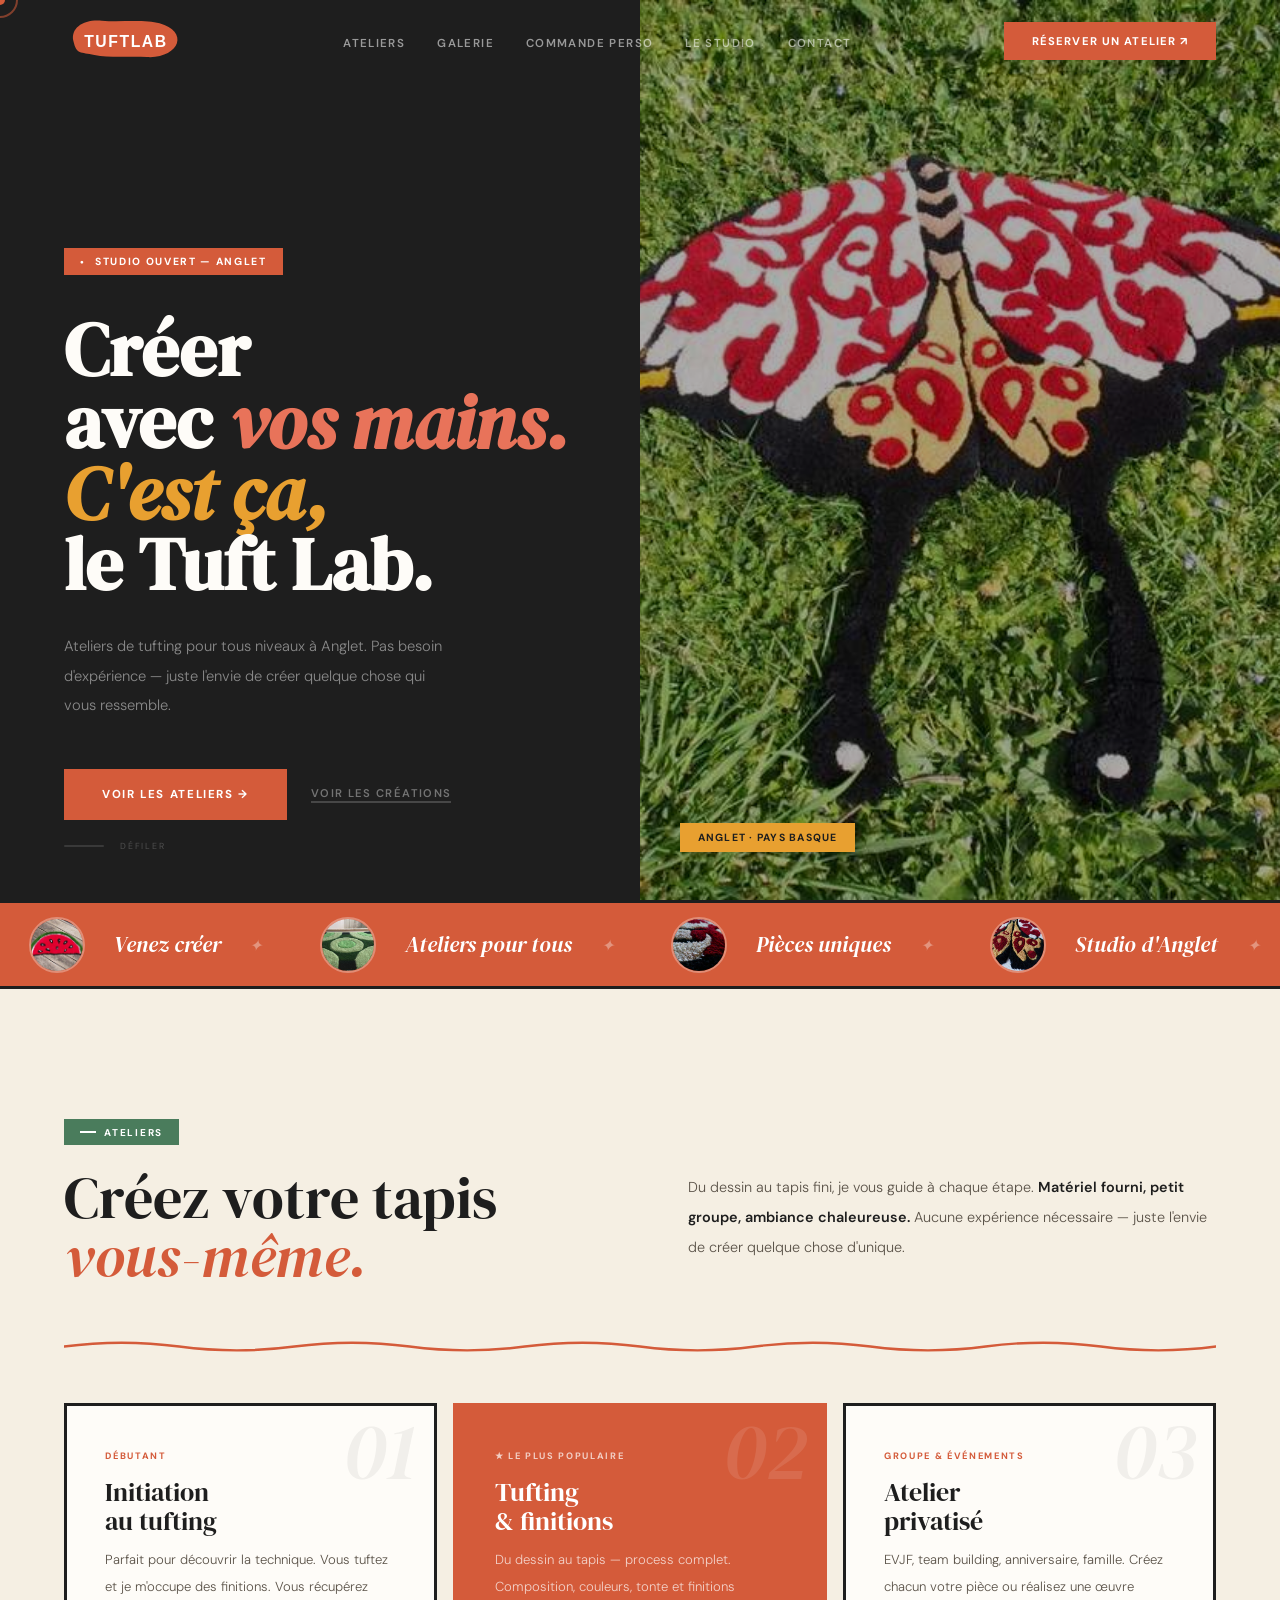
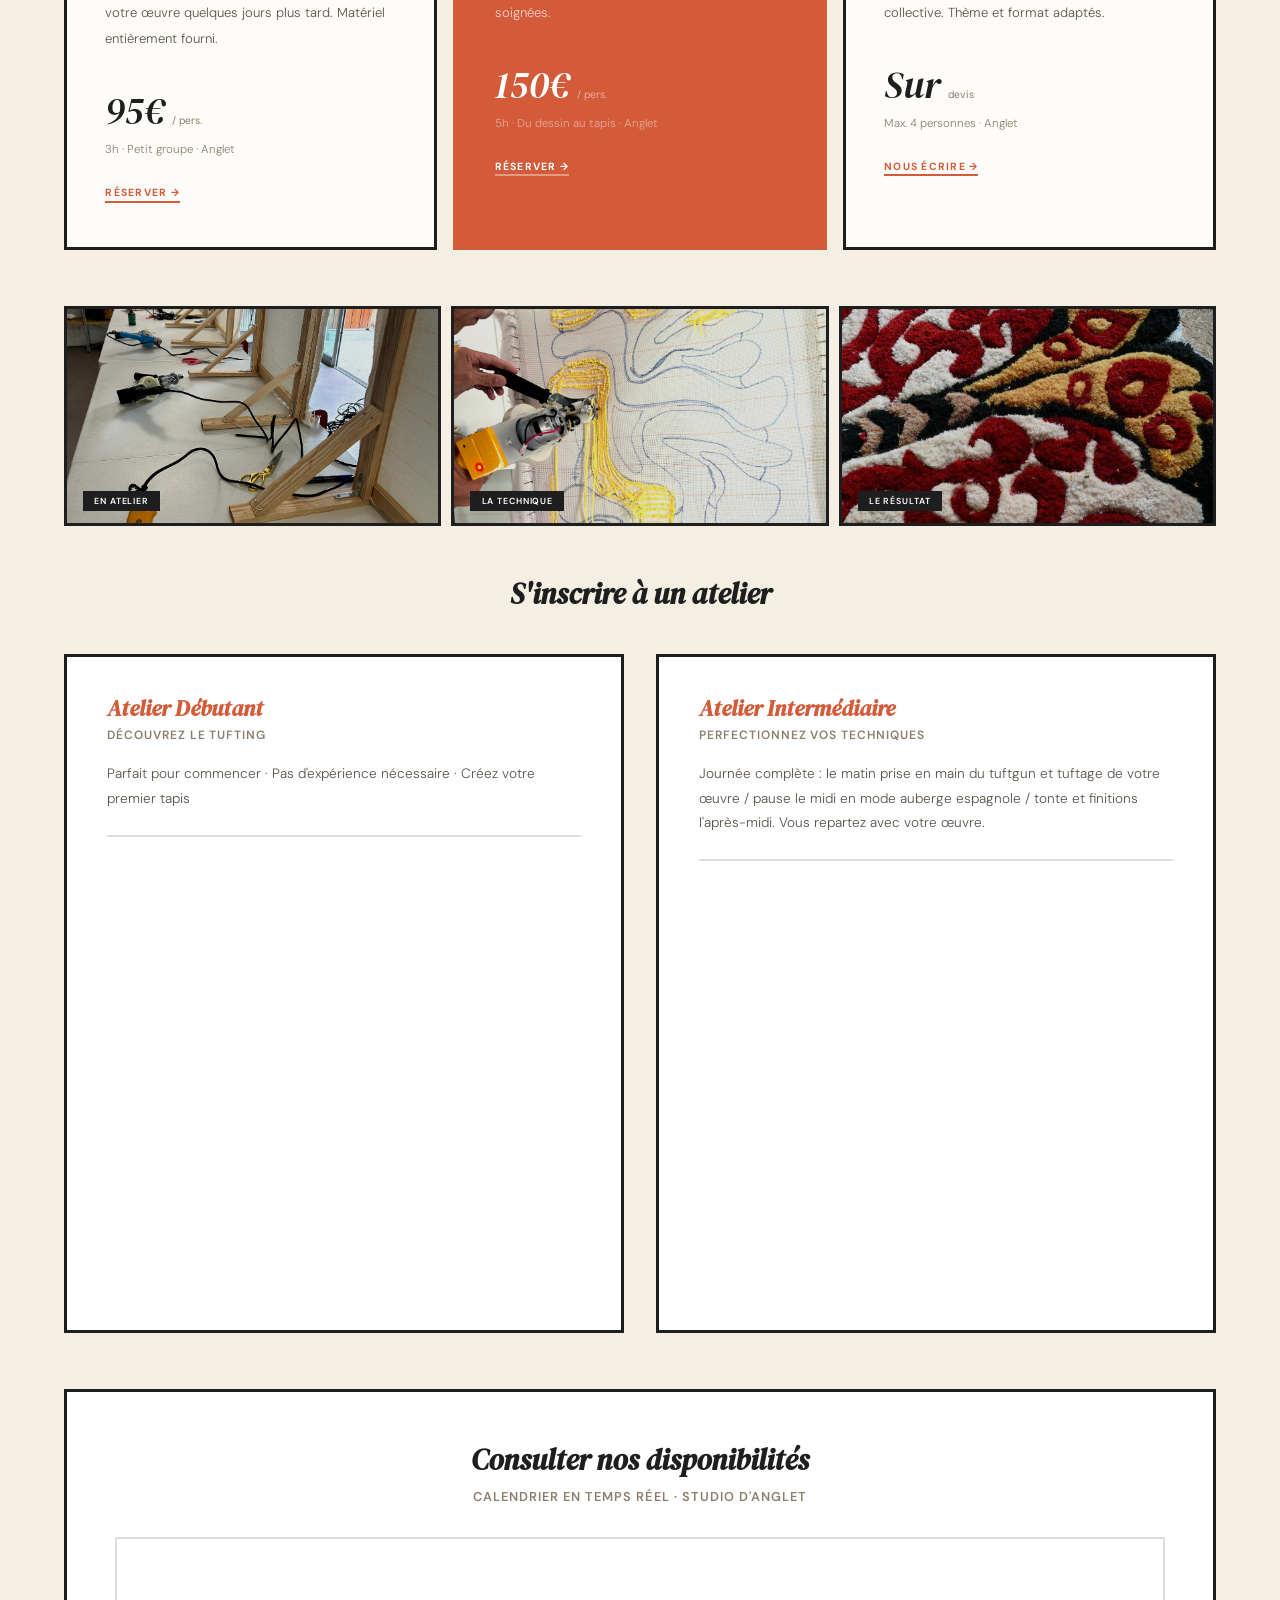
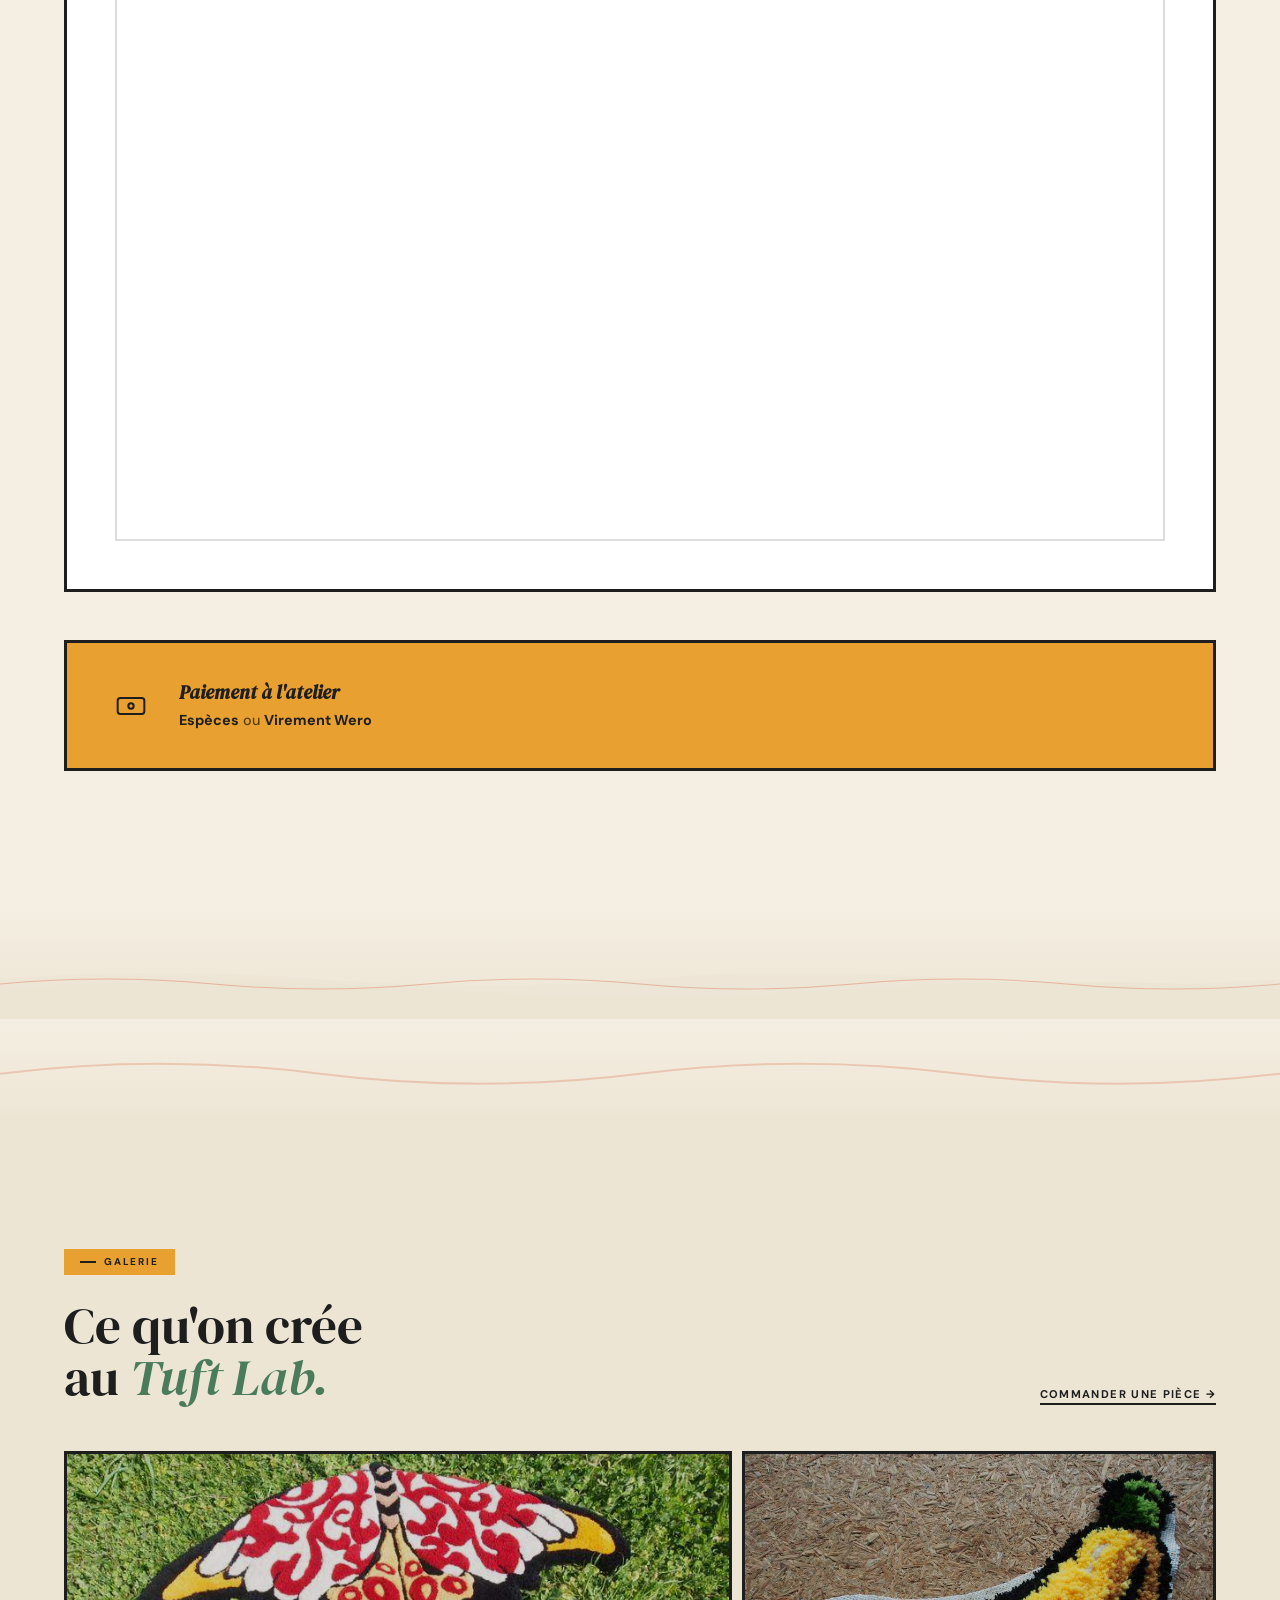
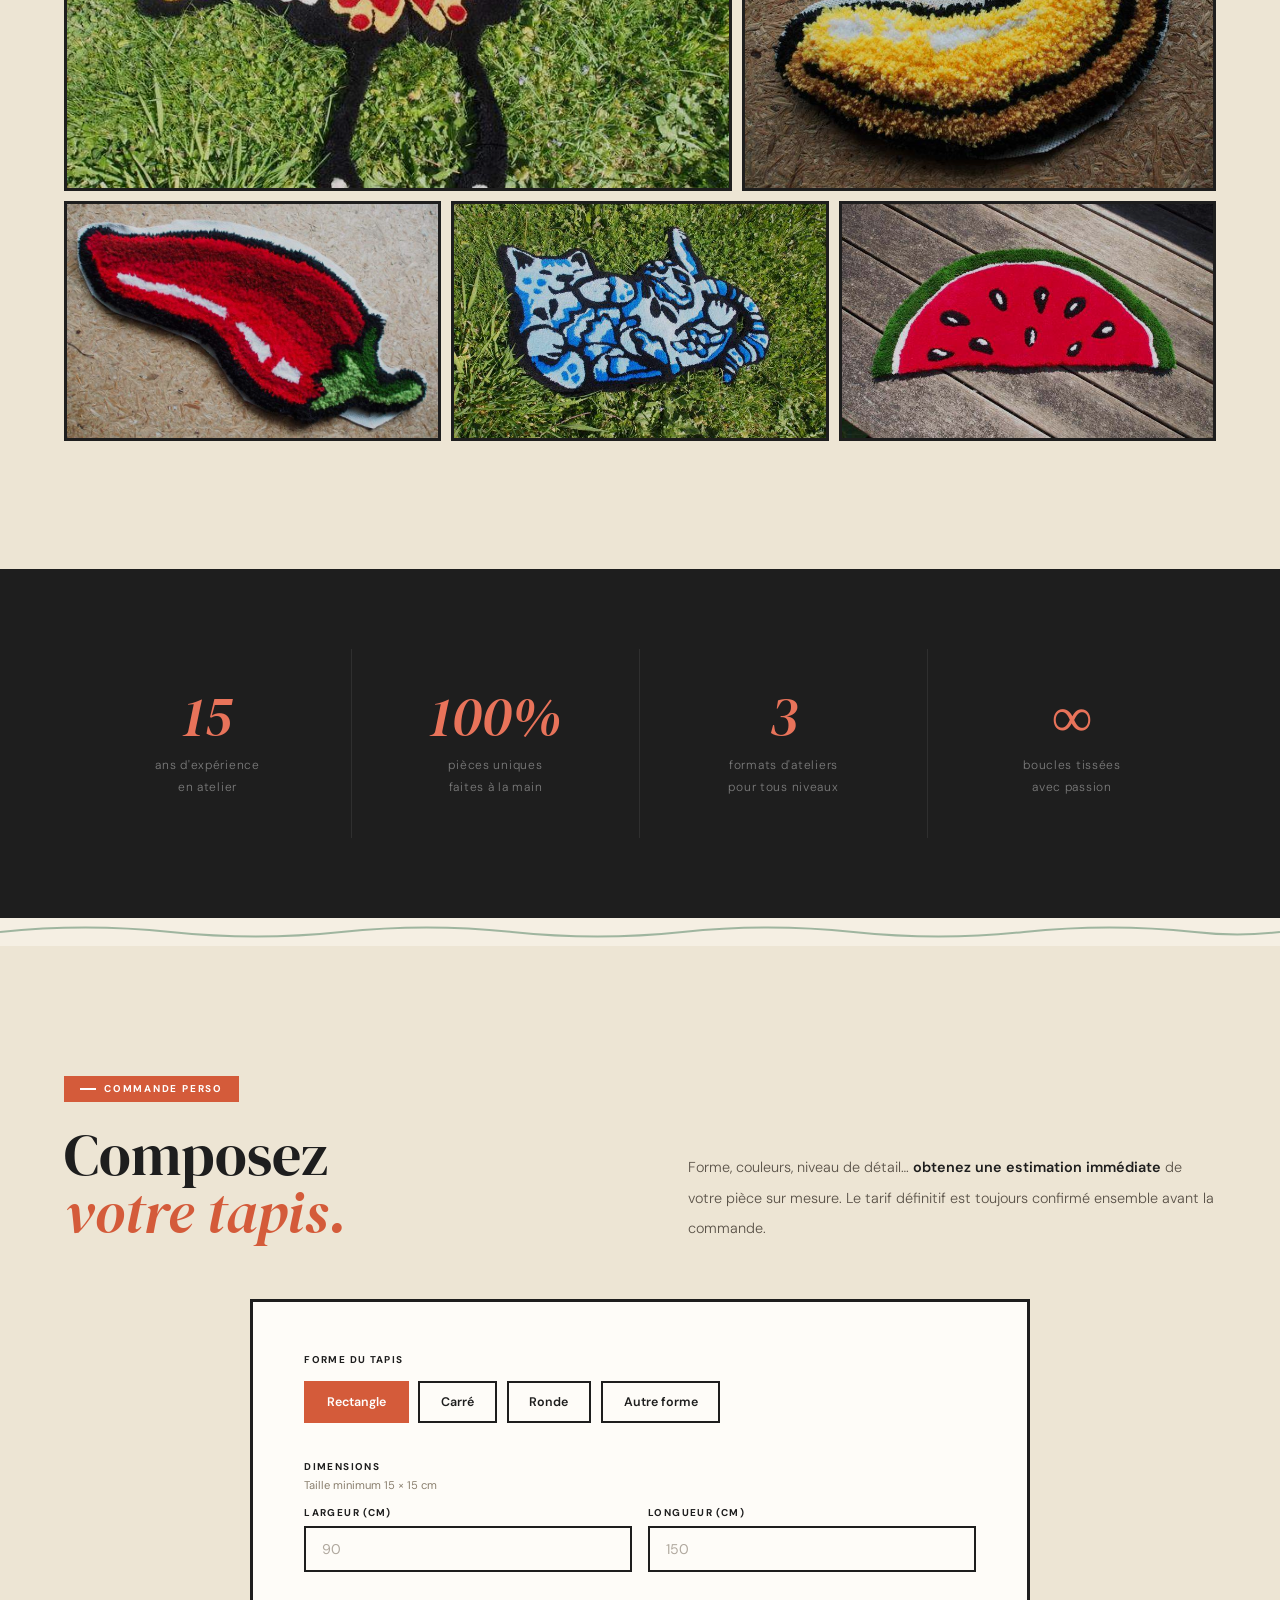
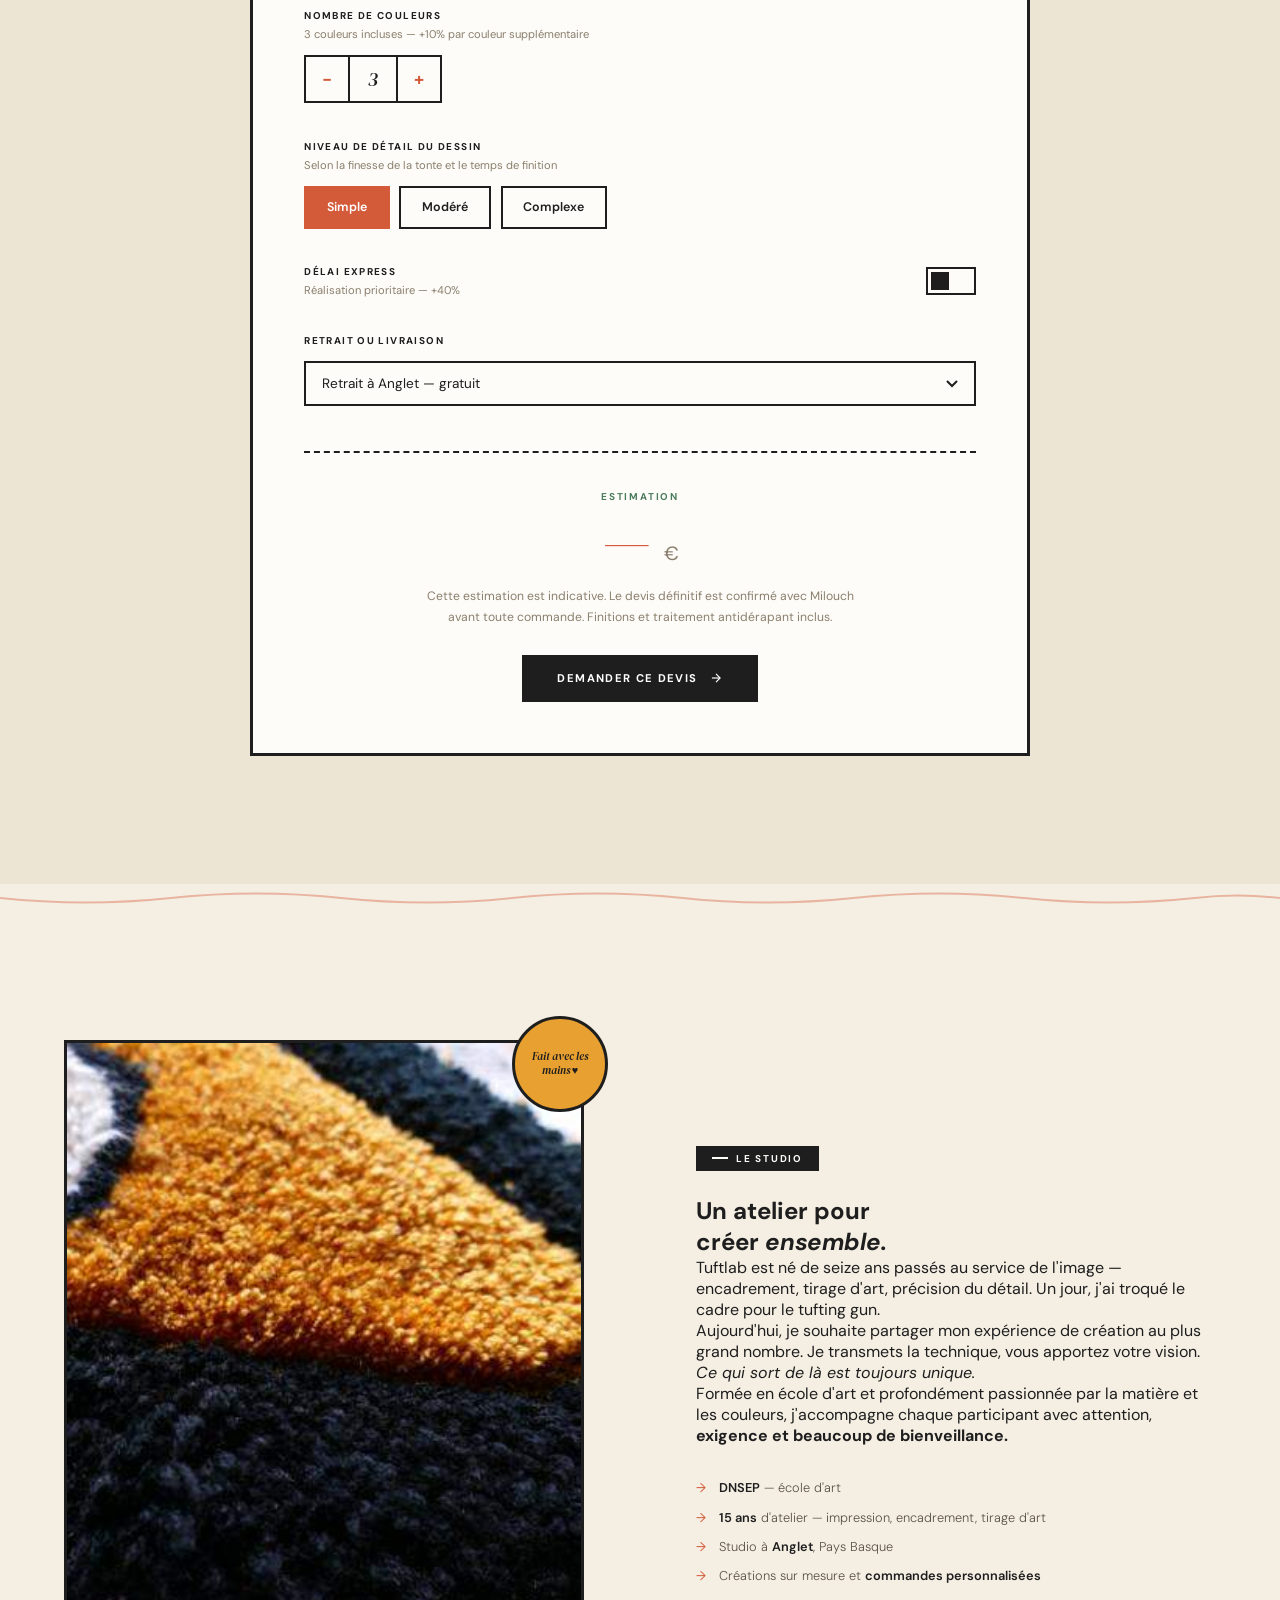
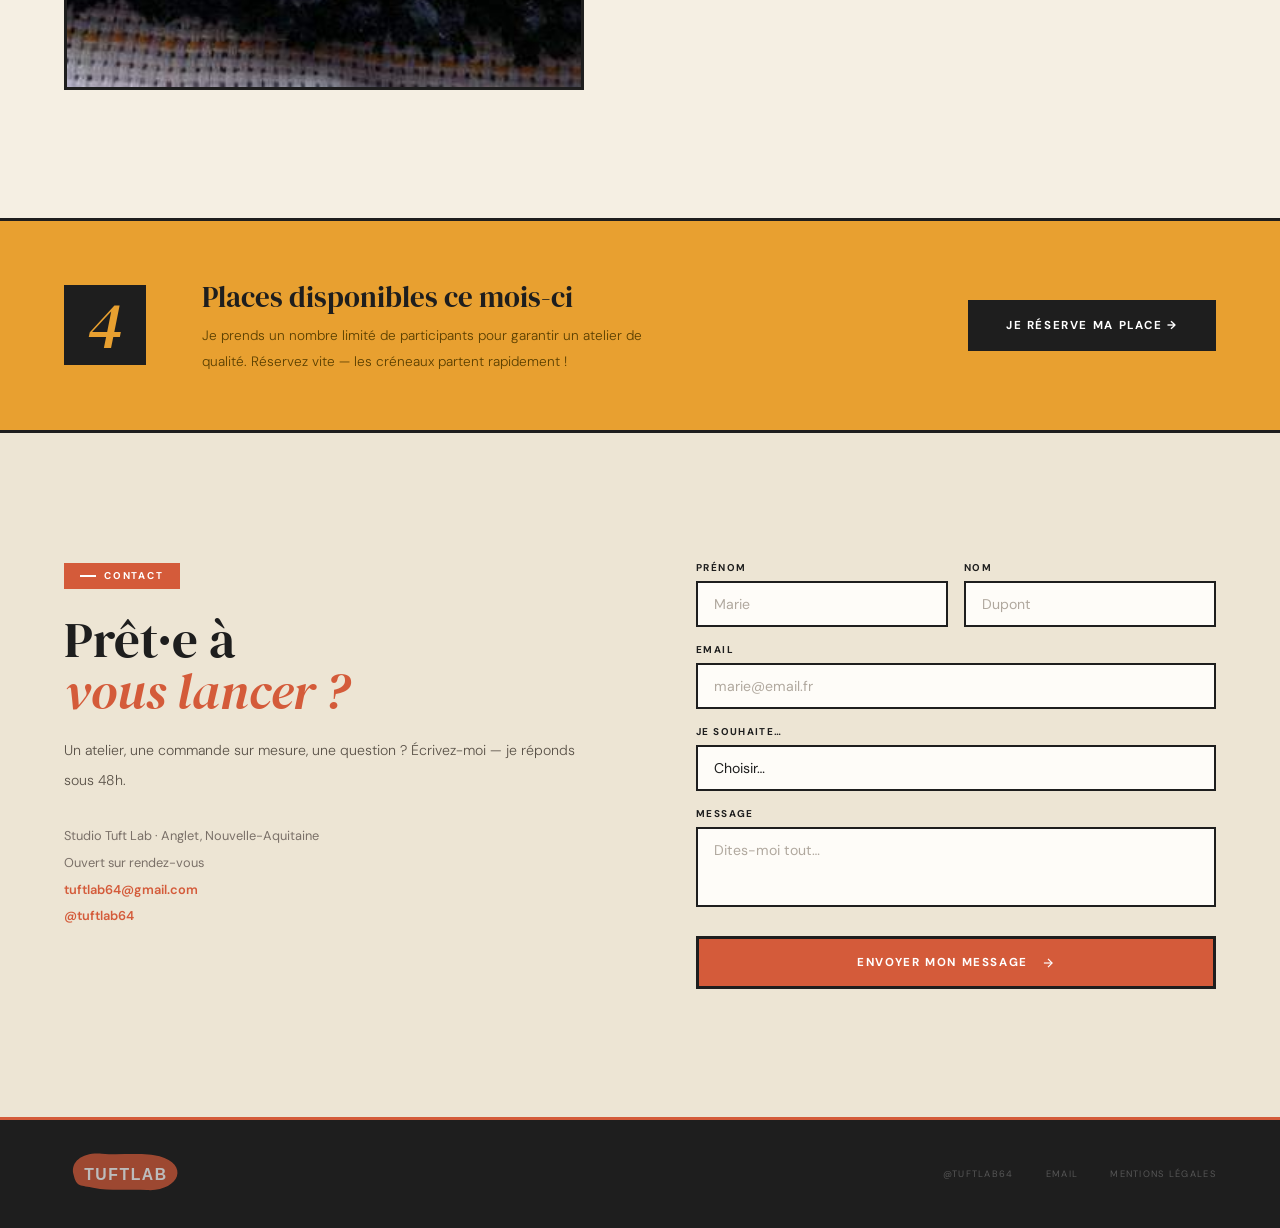
==== index.html @ b0572a72 "Add files via upload" ====
<!DOCTYPE html>
<html lang="fr">
<head>
<meta charset="UTF-8">
<meta name="viewport" content="width=device-width, initial-scale=1.0">
<title>Tuft Lab — Atelier textile contemporain · Anglet</title>
<meta name="description" content="Tuft Lab, atelier textile contemporain à Anglet. Ateliers de tufting pour tous niveaux, créations sur mesure. Venez créer votre propre pièce textile unique.">
<link rel="preconnect" href="https://fonts.googleapis.com">
<link href="https://fonts.googleapis.com/css2?family=DM+Serif+Display:ital@0;1&family=DM+Sans:wght@300;400;500;600&display=swap" rel="stylesheet">
<style>
*,*::before,*::after{margin:0;padding:0;box-sizing:border-box;}
:root{
  --sand:#F5EFE3; --sand2:#EDE5D4; --terra:#D45B3A; --terra2:#E8735A;
  --miel:#E8A030; --sauge:#4A7C5C; --sauge2:#6AAB80;
  --encre:#1E1E1E; --blanc:#FEFCF8;
  --fil:#D45B3A;
  --S:'DM Serif Display',Georgia,serif; --M:'DM Sans',sans-serif;
}
html{scroll-behavior:smooth;font-size:16px;}
body{background:var(--sand);color:var(--encre);font-family:var(--M);overflow-x:hidden;cursor:none;} .gp{cursor:pointer!important;}
img{display:block;max-width:100%;}
a{text-decoration:none;color:inherit;}
button{font-family:var(--M);cursor:none;}

/* ════ CURSEUR FIL ════ */
.cur-dot{width:10px;height:10px;background:var(--terra);border-radius:50%;position:fixed;top:0;left:0;pointer-events:none;z-index:9999;transform:translate(-50%,-50%);transition:width .2s,height .2s,background .2s;}
.cur-ring{width:36px;height:36px;border:2px solid var(--terra);border-radius:50%;position:fixed;top:0;left:0;pointer-events:none;z-index:9998;transform:translate(-50%,-50%);opacity:.55;transition:width .2s,height .2s,opacity .2s,border-color .2s;}
.cur-trail{position:fixed;pointer-events:none;z-index:9997;top:0;left:0;}
body.hov .cur-dot{width:7px;height:7px;background:var(--miel);}
body.hov .cur-ring{width:50px;height:50px;border-color:var(--miel);opacity:.75;}

/* ════ THREAD SEPARATORS ════ */
.fil-sep{
  width:100%;height:28px;overflow:hidden;
  display:block;position:relative;line-height:0;
}
.fil-sep svg{width:100%;height:28px;}

/* ════ FIL UNDERLINE (animé) ════ */
.fil-u{
  position:relative;display:inline;
  background-image:url("data:image/svg+xml,%3Csvg xmlns='http://www.w3.org/2000/svg' width='200' height='8'%3E%3Cpath d='M0 4 Q25 1 50 4 Q75 7 100 4 Q125 1 150 4 Q175 7 200 4' stroke='%23D45B3A' stroke-width='2.5' fill='none'/%3E%3C/svg%3E");
  background-repeat:repeat-x;
  background-position:0 100%;
  background-size:200px 8px;
  padding-bottom:6px;
}

/* ════ NAV ════ */
nav{position:fixed;top:0;left:0;right:0;z-index:500;padding:1rem 4rem;display:flex;justify-content:space-between;align-items:center;transition:all .4s;}
nav.s{background:rgba(245,239,227,.97);backdrop-filter:blur(12px);padding:.8rem 4rem;border-bottom:2px solid var(--encre);}
.nlogo img{height:52px;width:auto;transition:opacity .3s;opacity:1;}
nav.s .nlogo img{opacity:1;}
.nlinks{display:flex;gap:2rem;list-style:none;}
.nlinks a{font-size:.72rem;letter-spacing:.12em;text-transform:uppercase;font-weight:600;color:rgba(255,255,255,.55);transition:color .3s;padding-bottom:3px;border-bottom:2px solid transparent;}
nav.s .nlinks a{color:rgba(30,30,30,.5);}
.nlinks a:hover{color:var(--terra);border-color:var(--terra);}
nav.s .nlinks a:hover{color:var(--terra);}
.ncta{background:var(--terra);color:#fff;padding:.65rem 1.6rem;font-size:.7rem;letter-spacing:.1em;text-transform:uppercase;font-weight:700;border:2px solid var(--terra);transition:all .25s;display:inline-flex;align-items:center;gap:.5rem;}
.ncta:hover,.ncta:focus{background:transparent;color:var(--terra);}
nav.s .ncta:hover{background:var(--encre);border-color:var(--encre);color:#fff;}
.nbg{display:none;flex-direction:column;gap:5px;background:none;border:none;padding:4px;}
.nbg span{width:24px;height:2px;background:rgba(255,255,255,.75);display:block;border-radius:2px;transition:all .3s;}
nav.s .nbg span{background:var(--encre);}

/* ════ MOBILE MENU ════ */
.mmenu{display:none;position:fixed;inset:0;background:var(--encre);z-index:600;flex-direction:column;justify-content:center;align-items:flex-start;padding:4rem 3rem;gap:2rem;}
.mmenu.open{display:flex;}
.mmenu a{font-family:var(--S);font-size:2.2rem;color:var(--blanc);font-style:italic;opacity:.8;transition:all .3s;}
.mmenu a:hover{opacity:1;color:var(--terra2);}
.mclose{position:absolute;top:1.5rem;right:2rem;background:none;border:none;color:rgba(255,255,255,.4);font-size:2rem;line-height:1;}
.mmenu-cta{background:var(--terra)!important;color:#fff!important;padding:.85rem 2rem;font-size:.75rem!important;letter-spacing:.12em;text-transform:uppercase;font-weight:700!important;font-style:normal!important;font-family:var(--M)!important;}

/* ════ HERO ════ */
.hero{min-height:100vh;background:var(--encre);display:grid;grid-template-columns:1fr 1fr;overflow:hidden;position:relative;}
.hero-l{padding:9rem 4rem 5rem;display:flex;flex-direction:column;justify-content:flex-end;position:relative;z-index:2;}
.hero-badge{display:inline-flex;align-items:center;gap:.6rem;background:var(--terra);color:#fff;font-size:.65rem;letter-spacing:.16em;text-transform:uppercase;font-weight:700;padding:.45rem 1rem;margin-bottom:2.5rem;align-self:flex-start;}
.hero-badge::before{content:'●';font-size:.4rem;animation:blink 1.6s ease-in-out infinite;}
@keyframes blink{0%,100%{opacity:1;}50%{opacity:.2;}}
.hero-h1{font-family:var(--S);font-size:clamp(3.5rem,5.8vw,6.5rem);color:var(--blanc);line-height:.96;margin-bottom:2rem;}
.hero-h1 em{font-style:italic;color:var(--terra2);}
.hero-h1 .acc{color:var(--miel);font-style:italic;}
.hero-sub{font-size:.92rem;color:rgba(255,255,255,.48);line-height:2;max-width:380px;font-weight:300;margin-bottom:3rem;}
.hero-ctas{display:flex;align-items:center;gap:1.5rem;flex-wrap:wrap;}
.btn-hero{display:inline-flex;align-items:center;gap:.8rem;background:var(--terra);color:#fff;padding:.95rem 2.2rem;font-size:.72rem;letter-spacing:.14em;text-transform:uppercase;font-weight:700;border:3px solid var(--terra);transition:all .25s;}
.btn-hero:hover{background:transparent;color:var(--terra);}
.hero-tl{font-size:.7rem;letter-spacing:.12em;text-transform:uppercase;font-weight:600;color:rgba(255,255,255,.38);border-bottom:2px solid rgba(255,255,255,.18);padding-bottom:.1rem;transition:all .3s;}
.hero-tl:hover{color:var(--miel);border-color:var(--miel);}
.hero-r{position:relative;overflow:hidden;}
.hero-r img{width:100%;height:100%;object-fit:cover;object-position:center 20%;filter:brightness(.68) saturate(1.1);transition:transform .1s ease-out;}
.hero-tag{position:absolute;bottom:3rem;left:2.5rem;background:var(--miel);color:var(--encre);font-size:.65rem;letter-spacing:.12em;text-transform:uppercase;font-weight:700;padding:.5rem 1.1rem;z-index:2;}
.hero-scroll{position:absolute;bottom:3rem;left:4rem;z-index:2;display:flex;align-items:center;gap:1rem;font-size:.55rem;letter-spacing:.2em;text-transform:uppercase;color:rgba(255,255,255,.22);}
.sl{width:40px;height:2px;background:rgba(255,255,255,.12);position:relative;overflow:hidden;border-radius:2px;}
.sl::after{content:'';position:absolute;left:-100%;top:0;width:100%;height:100%;background:var(--terra);animation:sla 2.2s ease-in-out infinite;border-radius:2px;}
@keyframes sla{0%{left:-100%}50%{left:0}100%{left:100%}}

/* ════ MARQUEE avec fil ════ */
.marquee-wrap{background:var(--terra);padding:.85rem 0;overflow:hidden;border-top:3px solid var(--encre);border-bottom:3px solid var(--encre);position:relative;}
.marquee-track{display:flex;animation:mq 24s linear infinite;width:max-content;}
.marquee-wrap:hover .marquee-track{animation-play-state:paused;}
@keyframes mq{from{transform:translateX(0)}to{transform:translateX(-50%)}}
.mq-item{display:flex;align-items:center;gap:1.8rem;padding:0 1.8rem;white-space:nowrap;font-family:var(--S);font-size:1.35rem;font-style:italic;color:#fff;}
.mq-item img{width:56px;height:56px;object-fit:cover;border-radius:50%;border:2px solid rgba(255,255,255,.3);flex-shrink:0;}
.mq-sep{color:rgba(255,255,255,.35);font-size:1rem;}
/* fil décoratif dans marquee */
.mq-fil{display:inline-block;width:40px;height:12px;flex-shrink:0;}

/* ════ TAG COMMUN ════ */
.tag{display:inline-flex;align-items:center;gap:.5rem;font-size:.62rem;letter-spacing:.18em;text-transform:uppercase;font-weight:700;padding:.4rem 1rem;margin-bottom:1.5rem;}
.tag::before{content:'';width:16px;height:2px;background:currentColor;}
.tag-sauge{background:var(--sauge);color:#fff;}
.tag-miel{background:var(--miel);color:var(--encre);}
.tag-encre{background:var(--encre);color:var(--blanc);}
.tag-terra{background:var(--terra);color:#fff;}

/* ════ ATELIERS ════ */
.ats{padding:8rem 4rem;background:var(--sand);}
.ats-head{display:grid;grid-template-columns:1fr 1fr;gap:6rem;align-items:end;margin-bottom:1.5rem;}
.ats-head-l h2{font-family:var(--S);font-size:clamp(2.8rem,4.5vw,4.5rem);line-height:1.02;font-weight:400;}
.ats-head-l h2 em{font-style:italic;color:var(--terra);}
.ats-head-r p{font-size:.9rem;color:#5a5248;line-height:2.1;font-weight:300;margin-bottom:1.5rem;}
.ats-head-r strong{color:var(--encre);font-weight:600;}
.btn-dark{display:inline-flex;align-items:center;gap:.7rem;background:var(--encre);color:#fff;padding:.85rem 2rem;font-size:.7rem;letter-spacing:.12em;text-transform:uppercase;font-weight:700;border:3px solid var(--encre);transition:all .25s;}
.btn-dark:hover{background:var(--terra);border-color:var(--terra);}

/* Fil séparateur section */
.fil-divider{padding:1.5rem 0 2.5rem;}
.fil-divider svg{width:100%;}

/* Cartes ateliers */
.ats-cards{display:grid;grid-template-columns:repeat(3,1fr);gap:16px;margin-bottom:3.5rem;}
.ac{border:3px solid var(--encre);padding:2.8rem 2.4rem;position:relative;overflow:hidden;transition:transform .25s,box-shadow .25s;background:var(--blanc);}
.ac:hover{transform:translateY(-6px);box-shadow:6px 6px 0 var(--encre);}
.ac.feat{background:var(--terra);border-color:var(--terra);}
.ac.feat:hover{box-shadow:6px 6px 0 var(--encre);}
.ac-num{font-family:var(--S);font-size:5rem;font-style:italic;color:rgba(30,30,30,.06);position:absolute;top:.3rem;right:1rem;line-height:1;pointer-events:none;}
.ac.feat .ac-num{color:rgba(255,255,255,.1);}
.ac-tag{font-size:.58rem;letter-spacing:.18em;text-transform:uppercase;font-weight:700;color:var(--terra);margin-bottom:1rem;display:block;}
.ac.feat .ac-tag{color:rgba(255,255,255,.7);}
.ac h3{font-family:var(--S);font-size:1.6rem;font-weight:400;margin-bottom:.8rem;line-height:1.1;}
.ac.feat h3{color:#fff;}
.ac-desc{font-size:.82rem;color:#5a5248;line-height:2;font-weight:300;margin-bottom:2rem;}
.ac.feat .ac-desc{color:rgba(255,255,255,.72);}
.ac-price{font-family:var(--S);font-size:2.4rem;font-style:italic;color:var(--encre);margin-bottom:.3rem;}
.ac.feat .ac-price{color:#fff;}
.ac-price small{font-family:var(--M);font-size:.65rem;font-style:normal;color:#8a7f6e;font-weight:400;}
.ac.feat .ac-price small{color:rgba(255,255,255,.5);}
.ac-info{font-size:.72rem;color:#8a7f6e;font-weight:300;}
.ac.feat .ac-info{color:rgba(255,255,255,.48);}
.ac-cta{display:inline-flex;align-items:center;gap:.5rem;margin-top:1.8rem;font-size:.65rem;letter-spacing:.12em;text-transform:uppercase;font-weight:700;color:var(--terra);border-bottom:2px solid var(--terra);padding-bottom:.1rem;transition:gap .3s;}
.ac.feat .ac-cta{color:#fff;border-color:rgba(255,255,255,.38);}
.ac:hover .ac-cta{gap:.9rem;}

/* Strip process */
.ats-strip{display:grid;grid-template-columns:repeat(3,1fr);gap:10px;margin-bottom:3rem;}
.ats-sp{overflow:hidden;height:220px;border:3px solid var(--encre);position:relative;}
.ats-sp img{width:100%;height:100%;object-fit:cover;transition:transform .6s;filter:brightness(.88);}
.ats-sp:hover img{transform:scale(1.06);}
.ats-sp-label{position:absolute;bottom:.8rem;left:1rem;background:var(--encre);color:#fff;font-size:.55rem;letter-spacing:.1em;text-transform:uppercase;font-weight:600;padding:.25rem .7rem;}

/* Bloc calendrier */
.ats-cal{background:var(--sauge);border:3px solid var(--encre);padding:2.2rem 3rem;display:flex;align-items:center;gap:3rem;flex-wrap:wrap;}
.ats-cal-t h4{font-family:var(--S);font-size:1.35rem;color:#fff;font-style:italic;margin-bottom:.35rem;}
.ats-cal-t p{font-size:.8rem;color:rgba(255,255,255,.62);font-weight:300;line-height:1.8;}
.ats-cal-cta{margin-left:auto;}
.btn-cal{display:inline-flex;align-items:center;gap:.8rem;background:var(--miel);color:var(--encre);border:3px solid var(--encre);padding:.85rem 2rem;font-size:.7rem;letter-spacing:.12em;text-transform:uppercase;font-weight:700;transition:all .25s;}
.btn-cal:hover{background:var(--encre);color:var(--miel);}

/* Formulaires Tally */
.ats-forms{margin-bottom:3.5rem;}
.forms-title{font-family:var(--S);font-size:1.8rem;font-style:italic;color:var(--encre);margin-bottom:2.5rem;text-align:center;}
.forms-grid{display:grid;grid-template-columns:repeat(2,1fr);gap:2rem;margin-bottom:3rem;}
.form-card{background:#fff;border:3px solid var(--encre);padding:2.5rem;position:relative;transition:all .25s;}
.form-card:hover{transform:translateY(-6px);box-shadow:6px 6px 0 var(--encre);}
.form-header{margin-bottom:1.2rem;}
.form-header h4{font-family:var(--S);font-size:1.4rem;font-style:italic;color:var(--terra);line-height:1.1;margin-bottom:.3rem;}
.form-subtitle{font-size:.75rem;color:#8a7f6e;letter-spacing:.08em;text-transform:uppercase;font-weight:600;}
.form-desc{font-size:.85rem;color:#5a5248;line-height:1.8;margin-bottom:1.5rem;font-weight:300;}
.form-embed{border-top:2px solid #ddd;padding-top:1.5rem;}
.form-embed iframe{border:none!important;}

/* Calendrier Google */
.ats-calendar{background:#fff;border:3px solid var(--encre);padding:3rem;margin-bottom:3rem;}
.calendar-title{font-family:var(--S);font-size:1.8rem;font-style:italic;color:var(--encre);margin-bottom:.5rem;text-align:center;}
.calendar-subtitle{font-size:.8rem;color:#8a7f6e;letter-spacing:.08em;text-transform:uppercase;font-weight:600;text-align:center;margin-bottom:2rem;}
.calendar-embed{border:2px solid #ddd;border-radius:0;overflow:hidden;}
.calendar-embed iframe{border:none!important;display:block;}

/* Section Paiement */
.ats-payment{background:var(--miel);border:3px solid var(--encre);padding:2.2rem 3rem;display:flex;align-items:center;}
.payment-content{display:flex;align-items:center;gap:2rem;width:100%;}
.payment-icon{color:var(--encre);flex-shrink:0;}
.payment-text h4{font-family:var(--S);font-size:1.2rem;font-style:italic;color:var(--encre);margin-bottom:.3rem;}
.payment-text p{font-size:.9rem;color:#5a3f00;font-weight:500;line-height:1.6;}
.payment-text strong{color:var(--encre);font-weight:700;}

/* ════ GALERIE ════ */
.gal{padding:8rem 4rem;background:var(--sand2);}
.gal-head{display:flex;justify-content:space-between;align-items:flex-end;margin-bottom:1rem;}
.gal-head-l h2{font-family:var(--S);font-size:clamp(2.5rem,4vw,4rem);line-height:1.02;font-weight:400;}
.gal-head-l h2 em{font-style:italic;color:var(--sauge);}
.gal-head-r a{font-size:.7rem;letter-spacing:.12em;text-transform:uppercase;font-weight:700;color:var(--encre);border-bottom:2px solid var(--encre);padding-bottom:.1rem;transition:color .3s,border-color .3s;}
.gal-head-r a:hover{color:var(--terra);border-color:var(--terra);}
.gal-grid{display:grid;grid-template-columns:repeat(12,1fr);grid-template-rows:340px 240px;gap:10px;margin-top:3rem;}
.gp{overflow:hidden;position:relative;border:3px solid var(--encre);cursor:pointer;}
.gp:nth-child(1){grid-column:1/8;}
.gp:nth-child(2){grid-column:8/13;}
.gp:nth-child(3){grid-column:1/5;}
.gp:nth-child(4){grid-column:5/9;}
.gp:nth-child(5){grid-column:9/13;} .gp:nth-child(6){grid-column:1/13;grid-row:3;}
.gp img{width:100%;height:100%;object-fit:cover;filter:brightness(.85) saturate(1.05);transition:transform .7s,filter .4s;}
.gp:hover img{transform:scale(1.07);filter:brightness(1) saturate(1.1);}
.gp-info{position:absolute;bottom:0;left:0;right:0;background:var(--terra);padding:1rem 1.4rem;transform:translateY(100%);transition:transform .35s;}
.gp:hover .gp-info{transform:translateY(0);}
.gp-name{font-family:var(--S);font-size:.95rem;color:#fff;font-style:italic;}
.gp-mat{font-size:.58rem;letter-spacing:.1em;text-transform:uppercase;color:rgba(255,255,255,.65);}
.gp-badge{position:absolute;top:1rem;left:1rem;background:var(--miel);color:var(--encre);font-size:.52rem;letter-spacing:.12em;text-transform:uppercase;padding:.22rem .65rem;font-weight:700;}

/* ════ STATS ════ */
.stats{background:var(--encre);padding:5rem 4rem;display:grid;grid-template-columns:repeat(4,1fr);gap:0;}
.stat{padding:2.5rem 2rem;border-right:1px solid rgba(255,255,255,.08);text-align:center;position:relative;}
.stat:last-child{border-right:none;}
.stat-n{font-family:var(--S);font-size:3.5rem;font-style:italic;color:var(--terra2);line-height:1;margin-bottom:.5rem;display:block;}
.stat-l{font-size:.75rem;color:rgba(255,255,255,.42);letter-spacing:.06em;line-height:1.7;font-weight:300;}

/* ════ STUDIO ════ */
.studio{padding:8rem 4rem;background:var(--sand);display:grid;grid-template-columns:1fr 1fr;gap:7rem;align-items:center;}
.studio-img{position:relative;}
.studio-img img{width:100%;aspect-ratio:4/5;object-fit:cover;border:3px solid var(--encre);}
.studio-sticker{position:absolute;top:-1.5rem;right:-1.5rem;width:96px;height:96px;border-radius:50%;background:var(--miel);border:3px solid var(--encre);display:flex;align-items:center;justify-content:center;font-family:var(--S);font-size:.68rem;font-style:italic;text-align:center;line-height:1.3;color:var(--encre);padding:.5rem;animation:spin 14s linear infinite;}
@keyframes spin{from{transform:rotate(0deg)}to{transform:rotate(360deg)}}
.studio-r h2{font-family:var(--S);font-size:clamp(2.2rem,3.5vw,3.5rem);line-height:1.05;font-weight:400;margin-bottom:1.5rem;}
.studio-r h2 em{font-style:italic;color:var(--terra);}
.studio-r p{font-size:.88rem;color:#5a5248;line-height:2.2;font-weight:300;margin-bottom:1.2rem;}
.studio-r p em{font-style:italic;color:var(--encre);}
.studio-r p strong{color:var(--encre);font-weight:600;}
.creds{margin-top:2rem;display:flex;flex-direction:column;gap:.55rem;}
.cred{display:flex;gap:.8rem;align-items:baseline;}
.cred::before{content:'→';color:var(--terra);font-size:.8rem;flex-shrink:0;}
.cred span{font-size:.8rem;color:#5a5248;font-weight:300;line-height:1.6;}
.cred span strong{color:var(--encre);font-weight:600;}

/* ════ URGENCE ════ */
.urg{background:var(--miel);border-top:3px solid var(--encre);border-bottom:3px solid var(--encre);padding:3.5rem 4rem;display:flex;align-items:center;gap:3.5rem;flex-wrap:wrap;}
.urg-badge{background:var(--encre);color:var(--miel);font-family:var(--S);font-size:4rem;font-style:italic;padding:.5rem 1.5rem;line-height:1;flex-shrink:0;}
.urg-t h3{font-family:var(--S);font-size:1.8rem;font-weight:400;margin-bottom:.4rem;}
.urg-t p{font-size:.85rem;color:#5a3f00;font-weight:300;line-height:1.85;max-width:480px;}
.urg-cta{margin-left:auto;}
.btn-urg{display:inline-flex;align-items:center;gap:.8rem;background:var(--encre);color:#fff;padding:.95rem 2.2rem;font-size:.72rem;letter-spacing:.14em;text-transform:uppercase;font-weight:700;border:3px solid var(--encre);transition:all .25s;}
.btn-urg:hover{background:var(--terra);border-color:var(--terra);transform:translate(-3px,-3px);box-shadow:5px 5px 0 var(--encre);}

/* ════ CONTACT ════ */
.ctaf{background:var(--sand2);padding:8rem 4rem;display:grid;grid-template-columns:1fr 1fr;gap:7rem;align-items:start;}
.ctaf-l h2{font-family:var(--S);font-size:clamp(2.5rem,4vw,4rem);line-height:1.02;font-weight:400;margin-bottom:1.2rem;}
.ctaf-l h2 em{font-style:italic;color:var(--terra);}
.ctaf-l p{font-size:.88rem;color:#5a5248;line-height:2.1;font-weight:300;margin-bottom:1.5rem;}
.ctaf-l .meta{margin-top:2rem;display:flex;flex-direction:column;gap:.6rem;}
.ctaf-l .meta span{font-size:.8rem;color:#7a7068;}
.ctaf-l .meta a{color:var(--terra);font-weight:600;}
.btn-sauge{display:inline-flex;align-items:center;gap:.8rem;background:var(--sauge);color:#fff;padding:.9rem 2rem;font-size:.7rem;letter-spacing:.12em;text-transform:uppercase;font-weight:700;border:3px solid var(--encre);transition:all .25s;margin-bottom:2rem;}
.btn-sauge:hover{transform:translate(-3px,-3px);box-shadow:5px 5px 0 var(--encre);}
.form{display:flex;flex-direction:column;gap:1rem;}
.frow{display:grid;grid-template-columns:1fr 1fr;gap:1rem;}
.fg label{display:block;font-size:.62rem;letter-spacing:.14em;text-transform:uppercase;font-weight:700;color:var(--encre);margin-bottom:.45rem;}
.fg input,.fg textarea,.fg select{width:100%;background:var(--blanc);border:2px solid var(--encre);padding:.75rem 1rem;color:var(--encre);font-family:var(--M);font-size:.88rem;font-weight:400;outline:none;transition:border-color .25s,box-shadow .25s;border-radius:0;-webkit-appearance:none;}
.fg input:focus,.fg textarea:focus,.fg select:focus{border-color:var(--terra);box-shadow:4px 4px 0 var(--terra);}
.fg input::placeholder,.fg textarea::placeholder{color:#b0a89e;}
.fg textarea{height:80px;resize:none;}
.fg select option{background:var(--blanc);}
#sbtn{background:var(--terra);color:#fff;border:3px solid var(--encre);padding:1rem 2rem;font-size:.72rem;letter-spacing:.14em;text-transform:uppercase;font-weight:700;display:flex;align-items:center;justify-content:center;gap:.8rem;cursor:none;transition:all .25s;width:100%;margin-top:.5rem;}
#sbtn:hover{background:var(--encre);transform:translate(-3px,-3px);box-shadow:6px 6px 0 var(--terra);}
.form-ok{display:none;font-family:var(--S);font-style:italic;color:var(--sauge);font-size:1.2rem;padding:2rem 0;border-top:2px solid var(--sauge);}

/* ════ FOOTER ════ */
footer{background:var(--encre);padding:1.8rem 4rem;display:flex;justify-content:space-between;align-items:center;border-top:3px solid var(--terra);}
.flogo img{height:38px;width:auto;opacity:.7;}
.flinks{display:flex;gap:2rem;align-items:center;}
.flinks a{font-size:.58rem;letter-spacing:.14em;text-transform:uppercase;color:rgba(255,255,255,.25);transition:color .3s;}
.flinks a:hover{color:var(--terra2);}

/* ════ ANIMATIONS ════ */
.rv{opacity:0;transform:translateY(40px);transition:opacity .9s cubic-bezier(.16,1,.3,1),transform .9s cubic-bezier(.16,1,.3,1);}
.rv.on{opacity:1;transform:none;}
.rv-l{opacity:0;transform:translateX(-40px);transition:opacity .9s cubic-bezier(.16,1,.3,1),transform .9s cubic-bezier(.16,1,.3,1);}
.rv-l.on{opacity:1;transform:none;}
.rv-r{opacity:0;transform:translateX(40px);transition:opacity .9s cubic-bezier(.16,1,.3,1),transform .9s cubic-bezier(.16,1,.3,1);}
.rv-r.on{opacity:1;transform:none;}
.d1{transition-delay:.1s;}.d2{transition-delay:.22s;}.d3{transition-delay:.36s;}.d4{transition-delay:.5s;}

/* ════ RESPONSIVE ════ */
@media(max-width:1200px){
  nav,nav.s{padding-left:2.5rem;padding-right:2.5rem;}
  .hero-l{padding:8rem 2.5rem 4rem;}
  .ats,.gal,.studio,.ctaf{padding-left:2.5rem;padding-right:2.5rem;}
  .stats{padding-left:2.5rem;padding-right:2.5rem;}
  .urg{padding-left:2.5rem;padding-right:2.5rem;}
  .ats-head{gap:4rem;}
  .studio{gap:4rem;}
  .ctaf{gap:4rem;}
}
@media(max-width:900px){
  nav,nav.s{padding-left:1.8rem;padding-right:1.8rem;}
  .nlinks,.ncta{display:none;}
  .nbg{display:flex;}
  .hero{grid-template-columns:1fr;}
  .hero-r{height:45vh;order:-1;}
  .hero-l{padding:6rem 1.8rem 3rem;}
  .hero-h1{font-size:clamp(2.8rem,9vw,4rem);}
  .hero-scroll{left:1.8rem;}
  .ats,.gal,.studio,.ctaf{padding:5rem 1.8rem;}
  .stats{padding:3rem 1.8rem;grid-template-columns:1fr 1fr;}
  .stat{border-right:none;border-bottom:1px solid rgba(255,255,255,.08);}
  .stat:nth-child(odd){border-right:1px solid rgba(255,255,255,.08);}
  .ats-head,.studio,.ctaf{grid-template-columns:1fr;gap:2.5rem;}
  .ats-cards{grid-template-columns:1fr;gap:12px;}
  .ats-strip{grid-template-columns:1fr 1fr;}
  .ats-cal{flex-direction:column;gap:1.5rem;}
  .ats-cal-cta{margin-left:0;}
  .forms-grid{grid-template-columns:1fr;}
  .ats-payment{flex-direction:column;text-align:center;gap:1rem;}
  .payment-content{flex-direction:column;gap:1rem;}
  .payment-icon{margin:0 auto;}
  .gal-head{flex-direction:column;align-items:flex-start;gap:1.5rem;}
  .gal-grid{grid-template-columns:1fr 1fr;grid-template-rows:auto;}
  .gp{grid-column:auto!important;}
  .gp img{height:200px;}
  .urg{padding:2.5rem 1.8rem;flex-direction:column;gap:2rem;}
  .urg-cta{margin-left:0;}
  .frow{grid-template-columns:1fr;}
  footer{flex-direction:column;gap:1rem;padding:1.5rem 1.8rem;text-align:center;}
  .fil-sep svg{height:20px;}
}
@media(max-width:480px){
  .hero-h1{font-size:clamp(2.4rem,8vw,3rem);}
  .ats-cards{grid-template-columns:1fr;}
  .ats-strip{grid-template-columns:1fr;}
  .gal-grid{grid-template-columns:1fr;}
  .stats{grid-template-columns:1fr;}
  .stat{border-right:none!important;}
}

/* ════ MODALS GALERIE ════ */
.modal-overlay{display:none;position:fixed;inset:0;z-index:800;background:rgba(15,15,15,.96);overflow-y:auto;}
.modal-overlay.open{display:block;}
body.modal-open{overflow:hidden;}
.modal-inner{max-width:1100px;margin:0 auto;padding:5rem 3rem 4rem;position:relative;}
.modal-close{position:fixed;top:1.5rem;right:2rem;background:none;border:none;color:rgba(255,255,255,.4);font-size:2.2rem;cursor:none;z-index:900;line-height:1;transition:color .3s;font-family:var(--M);}
.modal-close:hover{color:var(--terra);}
.modal-tag{font-size:.5rem;letter-spacing:.28em;text-transform:uppercase;color:var(--or);display:flex;align-items:center;gap:.9rem;margin-bottom:1.4rem;}
.modal-tag::before{content:'';width:22px;height:1px;background:var(--or);}
.modal-title{font-family:var(--S);font-size:clamp(2.5rem,5vw,4.5rem);color:#fff;font-weight:400;line-height:1.02;margin-bottom:.6rem;}
.modal-title em{font-style:italic;color:var(--terra2);}
.modal-sub{font-size:.78rem;color:rgba(255,255,255,.38);font-weight:300;letter-spacing:.04em;line-height:1.8;margin-bottom:3rem;}
.modal-hero{width:100%;height:480px;object-fit:cover;object-position:center;margin-bottom:8px;display:block;}
.modal-grid{display:grid;grid-template-columns:repeat(3,1fr);gap:8px;margin-bottom:3rem;}
.modal-thumb{overflow:hidden;height:220px;cursor:pointer;position:relative;}
.modal-thumb img{width:100%;height:100%;object-fit:cover;transition:transform .6s,filter .4s;filter:brightness(.82);}
.modal-thumb:hover img{transform:scale(1.06);filter:brightness(1);}
.modal-desc{max-width:600px;}
.modal-desc h3{font-family:var(--S);font-size:1.3rem;color:rgba(255,255,255,.88);font-style:italic;margin-bottom:.9rem;font-weight:400;}
.modal-desc p{font-size:.84rem;color:rgba(255,255,255,.48);line-height:2;font-weight:300;margin-bottom:.9rem;}
.modal-back{display:inline-flex;align-items:center;gap:.7rem;font-size:.58rem;letter-spacing:.18em;text-transform:uppercase;color:rgba(255,255,255,.3);background:none;border:none;cursor:none;font-family:var(--M);transition:color .3s;margin-top:2.5rem;padding:0;}
.modal-back:hover{color:var(--terra2);}
.modal-back svg{transform:rotate(180deg);}
@media(max-width:768px){
  .modal-inner{padding:4rem 1.5rem 3rem;}
  .modal-hero{height:260px;}
  .modal-grid{grid-template-columns:1fr 1fr;}
  .modal-thumb{height:160px;}
  .modal-close{right:1rem;}
}

/* ════ COMMANDE PERSO (DEVIS) ════ */
.hidden{display:none!important;}
.devis{padding:8rem 4rem;background:var(--sand2);}
.devis-head{display:grid;grid-template-columns:1fr 1fr;gap:6rem;align-items:end;margin-bottom:3.5rem;}
.devis-head-l h2{font-family:var(--S);font-size:clamp(2.8rem,4.5vw,4.5rem);line-height:1.02;font-weight:400;}
.devis-head-l h2 em{font-style:italic;color:var(--terra);}
.devis-head-r p{font-size:.9rem;color:#5a5248;line-height:2.1;font-weight:300;}
.devis-head-r strong{color:var(--encre);font-weight:600;}

.devis-box{background:var(--blanc);border:3px solid var(--encre);padding:3.2rem;max-width:780px;margin:0 auto;}

.dv-step{margin-bottom:2.3rem;}
.dv-step:last-of-type{margin-bottom:0;}
.dv-label{display:block;font-size:.62rem;letter-spacing:.14em;text-transform:uppercase;font-weight:700;color:var(--encre);margin-bottom:.9rem;}
.dv-label small{display:block;font-size:.7rem;letter-spacing:0;text-transform:none;font-weight:400;color:#8a7f6e;margin-top:.3rem;}

.dv-choices{display:flex;flex-wrap:wrap;gap:.6rem;}
.dv-choice{border:2px solid var(--encre);background:var(--blanc);padding:.7rem 1.3rem;font-family:var(--M);font-size:.78rem;font-weight:600;color:var(--encre);cursor:pointer;transition:all .2s;}
.dv-choice:hover{border-color:var(--terra);color:var(--terra);}
.dv-choice.active{background:var(--terra);border-color:var(--terra);color:#fff;}
.dv-choice.active:hover{color:#fff;}

.dv-stepper{display:inline-flex;align-items:center;border:2px solid var(--encre);}
.dv-stepper button{width:42px;height:42px;border:none;background:var(--blanc);font-size:1.1rem;color:var(--terra);cursor:pointer;font-family:var(--M);font-weight:700;}
.dv-stepper button:hover{background:var(--sand2);}
.dv-stepper output{width:50px;text-align:center;font-family:var(--S);font-size:1.25rem;font-style:italic;border-left:2px solid var(--encre);border-right:2px solid var(--encre);display:inline-block;padding:.5rem 0;}

.dv-row{display:flex;align-items:center;justify-content:space-between;gap:1.5rem;}
.dv-switch{position:relative;width:50px;height:28px;flex-shrink:0;display:inline-block;}
.dv-switch input{opacity:0;width:0;height:0;position:absolute;}
.dv-switch .tr{position:absolute;inset:0;background:var(--blanc);border:2px solid var(--encre);cursor:pointer;transition:.2s;}
.dv-switch .tr::after{content:'';position:absolute;width:18px;height:18px;background:var(--encre);top:3px;left:3px;transition:.2s;}
.dv-switch input:checked + .tr{background:var(--terra);border-color:var(--terra);}
.dv-switch input:checked + .tr::after{transform:translateX(20px);background:#fff;}

.dv-select{width:100%;background:var(--blanc);border:2px solid var(--encre);padding:.75rem 1rem;color:var(--encre);font-family:var(--M);font-size:.85rem;font-weight:400;outline:none;cursor:pointer;-webkit-appearance:none;appearance:none;background-image:url("data:image/svg+xml,%3Csvg xmlns='http://www.w3.org/2000/svg' width='12' height='8'%3E%3Cpath d='M1 1l5 5 5-5' stroke='%231E1E1E' stroke-width='2' fill='none'/%3E%3C/svg%3E");background-repeat:no-repeat;background-position:right 1rem center;border-radius:0;}
.dv-select:focus{border-color:var(--terra);box-shadow:4px 4px 0 var(--terra);}

.dv-result{margin-top:2.8rem;padding-top:2.3rem;border-top:2px dashed var(--encre);text-align:center;}
.dv-result-label{font-size:.62rem;letter-spacing:.18em;text-transform:uppercase;font-weight:700;color:var(--sauge);}
.dv-price{font-family:var(--S);font-size:3.6rem;font-style:italic;color:var(--terra);line-height:1;margin:.5rem 0 1.1rem;}
.dv-price small{font-family:var(--M);font-size:1.2rem;font-style:normal;color:#8a7f6e;}
.dv-disclaimer{font-size:.76rem;color:#8a7f6e;line-height:1.7;max-width:430px;margin:0 auto 1.7rem;}

.dv-custom{text-align:center;padding:1.5rem 0;}
.dv-custom p{font-size:.88rem;color:#5a5248;line-height:1.9;margin-bottom:1.7rem;max-width:430px;margin-left:auto;margin-right:auto;}

@media(max-width:900px){
  .devis{padding:5rem 1.8rem;}
  .devis-head{grid-template-columns:1fr;gap:2.5rem;margin-bottom:2.5rem;}
  .devis-box{padding:2rem 1.5rem;}
  .dv-price{font-size:2.8rem;}
}
</style>
</head>
<body>

<!-- CURSEUR -->
<div class="cur-dot" id="cd"></div>
<div class="cur-ring" id="cr"></div>
<canvas class="cur-trail" id="ct" style="position:fixed;inset:0;z-index:9997;pointer-events:none;width:100%;height:100%;"></canvas>

<!-- MOBILE MENU -->
<div class="mmenu" id="mm">
  <button class="mclose" onclick="closeMM()">✕</button>
  <a href="#ateliers" onclick="closeMM()">Ateliers</a>
  <a href="#galerie" onclick="closeMM()">Galerie</a>
  <a href="#commande-perso" onclick="closeMM()">Commande perso</a>
  <a href="#studio" onclick="closeMM()">Le studio</a>
  <a href="#contact" onclick="closeMM()">Contact</a>
  <a href="#ateliers" class="mmenu-cta" onclick="closeMM()">Réserver →</a>
</div>

<!-- NAV -->
<nav id="nav">
  <a href="#" class="nlogo">
    <img src="[data-uri]" alt="Tuftlab" style="height:50px;width:auto;">
  </a>
  <ul class="nlinks">
    <li><a href="#ateliers">Ateliers</a></li>
    <li><a href="#galerie">Galerie</a></li>
    <li><a href="#commande-perso">Commande perso</a></li>
    <li><a href="#studio">Le studio</a></li>
    <li><a href="#contact">Contact</a></li>
  </ul>
  <a href="#ateliers" class="ncta">Réserver un atelier ↗</a>
  <button class="nbg" id="burger" onclick="toggleMM()"><span></span><span></span><span></span></button>
</nav>

<!-- ═══ HERO ═══ -->
<section class="hero">
  <div class="hero-l">
    <div class="hero-badge">Studio ouvert — Anglet</div>
    <h1 class="hero-h1">
      Créer<br>avec <em>vos mains.</em><br><span class="acc">C'est ça,</span><br>le Tuft Lab.
    </h1>
    <p class="hero-sub">Ateliers de tufting pour tous niveaux à Anglet. Pas besoin d'expérience — juste l'envie de créer quelque chose qui vous ressemble.</p>
    <div class="hero-ctas">
      <a href="#ateliers" class="btn-hero">Voir les ateliers →</a>
      <a href="#galerie" class="hero-tl">Voir les créations</a>
    </div>
  </div>
  <div class="hero-r">
    <img id="hero-img" src="[data-uri]" alt="Tufting Tuft Lab Anglet">
    <div class="hero-tag">Anglet · Pays Basque</div>
  </div>
  <div class="hero-scroll"><div class="sl"></div><span>Défiler</span></div>
</section>

<!-- ═══ MARQUEE FIL ═══ -->
<div class="marquee-wrap">
  <div class="marquee-track" id="mtrack">
    <div class="mq-item"><img src="[data-uri]" alt="">Venez créer<span class="mq-sep">✦</span></div>
    <div class="mq-item"><img src="[data-uri]" alt="">Ateliers pour tous<span class="mq-sep">✦</span></div>
    <div class="mq-item"><img src="[data-uri]" alt="">Pièces uniques<span class="mq-sep">✦</span></div>
    <div class="mq-item"><img src="[data-uri]" alt="">Studio d'Anglet<span class="mq-sep">✦</span></div>
    <div class="mq-item"><img src="[data-uri]" alt="">Tufting &amp; création<span class="mq-sep">✦</span></div>
    <div class="mq-item"><img src="[data-uri]" alt="">Repartez avec votre tapis<span class="mq-sep">✦</span></div>
    <div class="mq-item"><img src="[data-uri]" alt="">Venez créer<span class="mq-sep">✦</span></div>
    <div class="mq-item"><img src="[data-uri]" alt="">Ateliers pour tous<span class="mq-sep">✦</span></div>
    <div class="mq-item"><img src="[data-uri]" alt="">Pièces uniques<span class="mq-sep">✦</span></div>
    <div class="mq-item"><img src="[data-uri]" alt="">Studio d'Anglet<span class="mq-sep">✦</span></div>
    <div class="mq-item"><img src="[data-uri]" alt="">Tufting &amp; création<span class="mq-sep">✦</span></div>
    <div class="mq-item"><img src="[data-uri]" alt="">Repartez avec votre tapis<span class="mq-sep">✦</span></div>
  </div>
</div>

<!-- ═══ ATELIERS ═══ -->
<section class="ats" id="ateliers">
  <div class="ats-head rv">
    <div class="ats-head-l">
      <div class="tag tag-sauge">Ateliers</div>
      <h2>Créez votre tapis<br><em>vous-même.</em></h2>
    </div>
    <div class="ats-head-r">
      <p>Du dessin au tapis fini, je vous guide à chaque étape. <strong>Matériel fourni, petit groupe, ambiance chaleureuse.</strong> Aucune expérience nécessaire — juste l'envie de créer quelque chose d'unique.</p>
    </div>
  </div>

  <!-- Séparateur fil -->
  <div class="fil-divider">
    <svg viewBox="0 0 1200 24" xmlns="http://www.w3.org/2000/svg" preserveAspectRatio="none">
      <path d="M0 12 Q60 4 120 12 Q180 20 240 12 Q300 4 360 12 Q420 20 480 12 Q540 4 600 12 Q660 20 720 12 Q780 4 840 12 Q900 20 960 12 Q1020 4 1080 12 Q1140 20 1200 12"
        stroke="#D45B3A" stroke-width="2.5" fill="none" stroke-linecap="round">
        <animate attributeName="stroke-dashoffset" from="0" to="-240" dur="3s" repeatCount="indefinite"/>
      </path>
    </svg>
  </div>

  <div class="ats-cards">
    <div class="ac rv d1">
      <div class="ac-num">01</div>
      <span class="ac-tag">Débutant</span>
      <h3>Initiation<br>au tufting</h3>
      <div class="ac-desc">Parfait pour découvrir la technique. Vous tuftez et je m'occupe des finitions. Vous récupérez votre œuvre quelques jours plus tard. Matériel entièrement fourni.</div>
      <div class="ac-price">95€ <small>/ pers.</small></div>
      <div class="ac-info">3h · Petit groupe · Anglet</div>
      <a href="#form-debutant" class="ac-cta">Réserver →</a>
    </div>
    <div class="ac feat rv d2">
      <div class="ac-num">02</div>
      <span class="ac-tag">★ Le plus populaire</span>
      <h3>Tufting<br>&amp; finitions</h3>
      <div class="ac-desc">Du dessin au tapis — process complet. Composition, couleurs, tonte et finitions soignées.</div>
      <div class="ac-price">150€ <small>/ pers.</small></div>
      <div class="ac-info">5h · Du dessin au tapis · Anglet</div>
      <a href="#form-intermediaire" class="ac-cta">Réserver →</a>
    </div>
    <div class="ac rv d3">
      <div class="ac-num">03</div>
      <span class="ac-tag">Groupe &amp; Événements</span>
      <h3>Atelier<br>privatisé</h3>
      <div class="ac-desc">EVJF, team building, anniversaire, famille. Créez chacun votre pièce ou réalisez une œuvre collective. Thème et format adaptés.</div>
      <div class="ac-price">Sur <small>devis</small></div>
      <div class="ac-info">Max. 4 personnes · Anglet</div>
      <a href="#contact" class="ac-cta">Nous écrire →</a>
    </div>
  </div>

  <div class="ats-strip rv">
    <div class="ats-sp">
      <img src="[data-uri]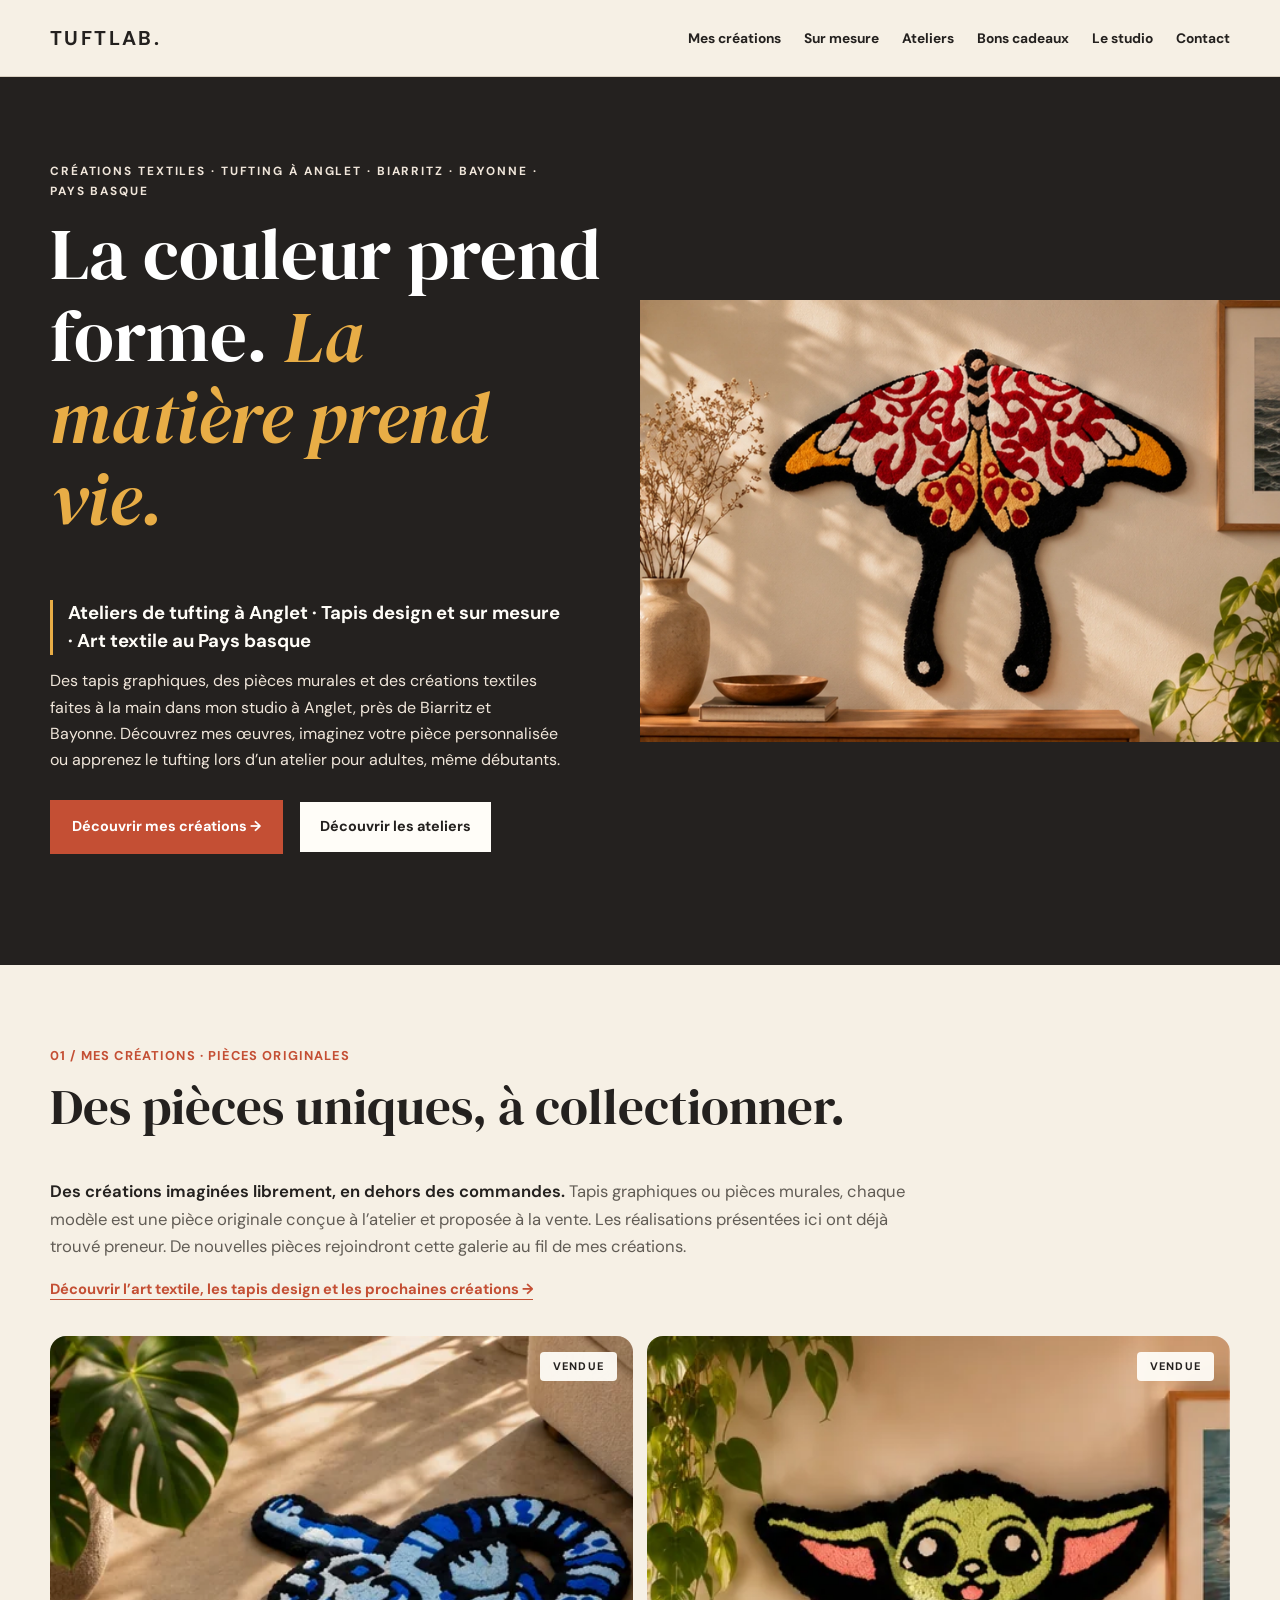
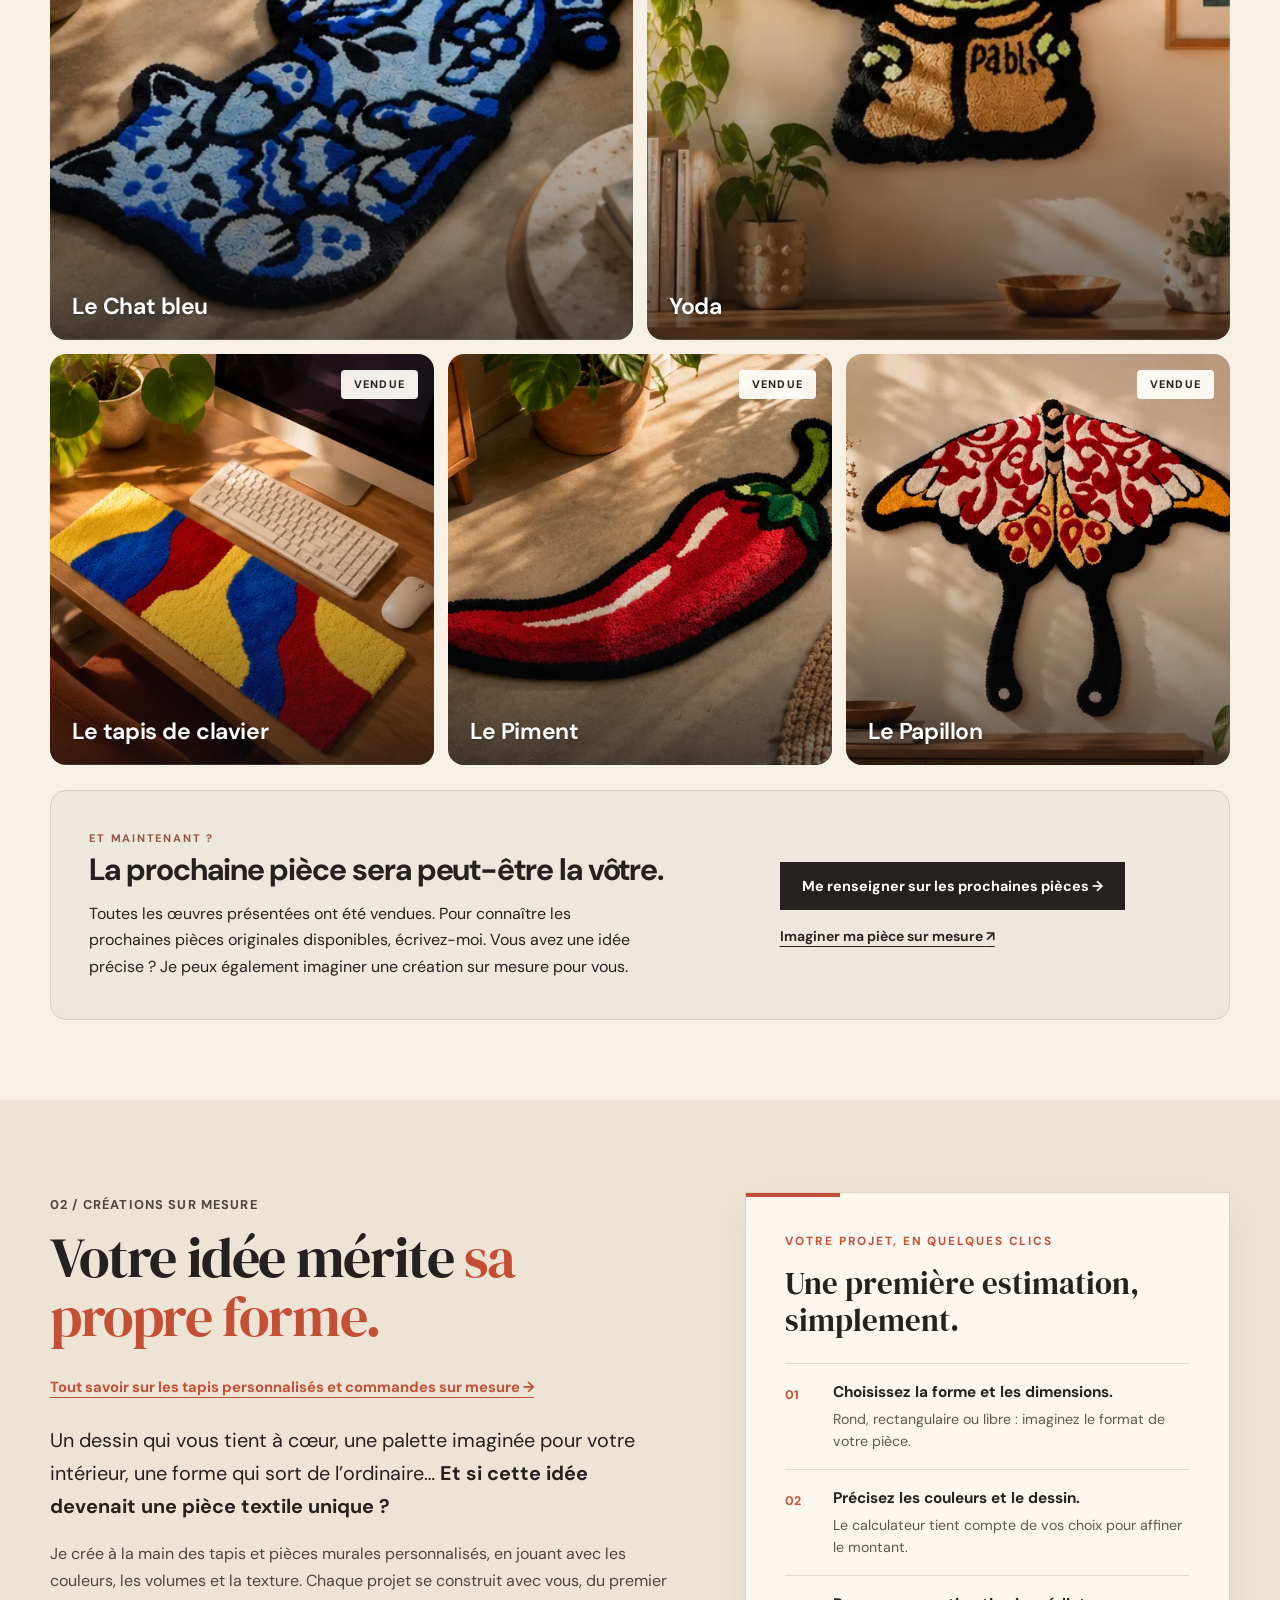
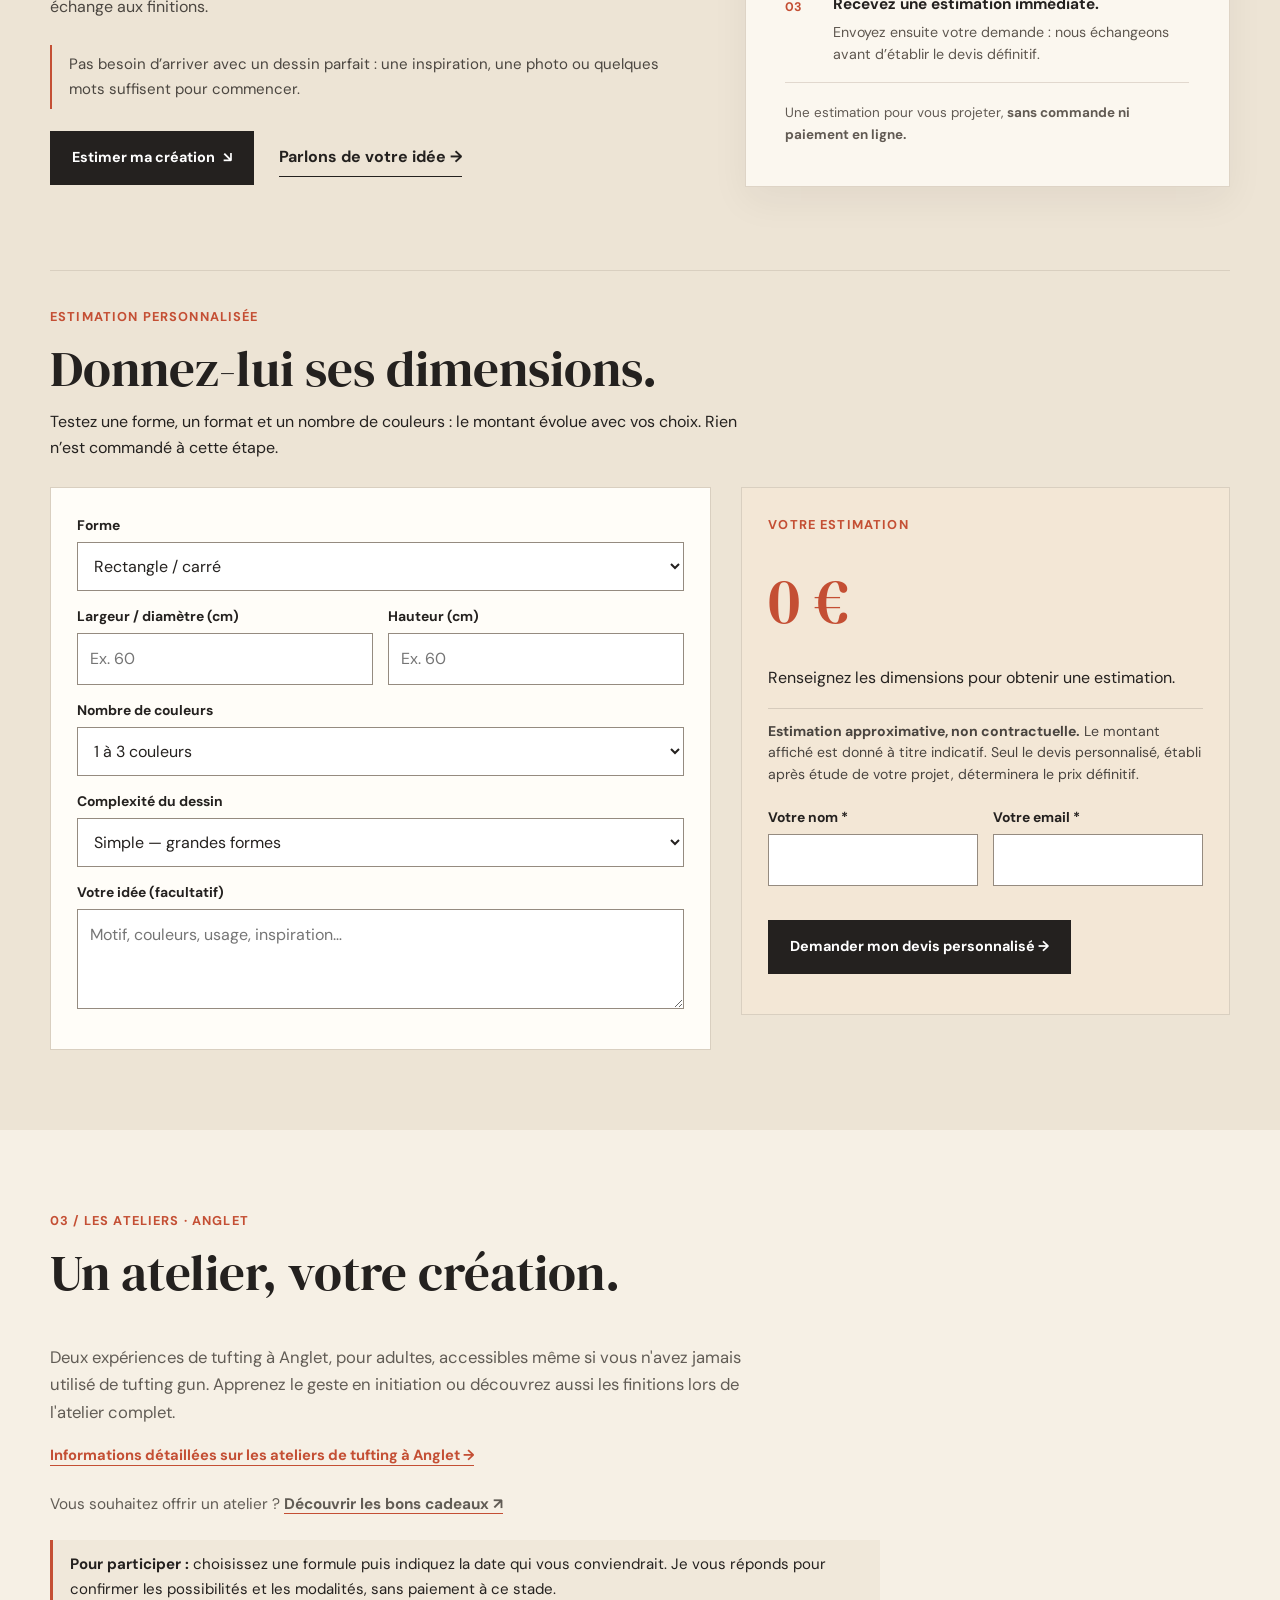
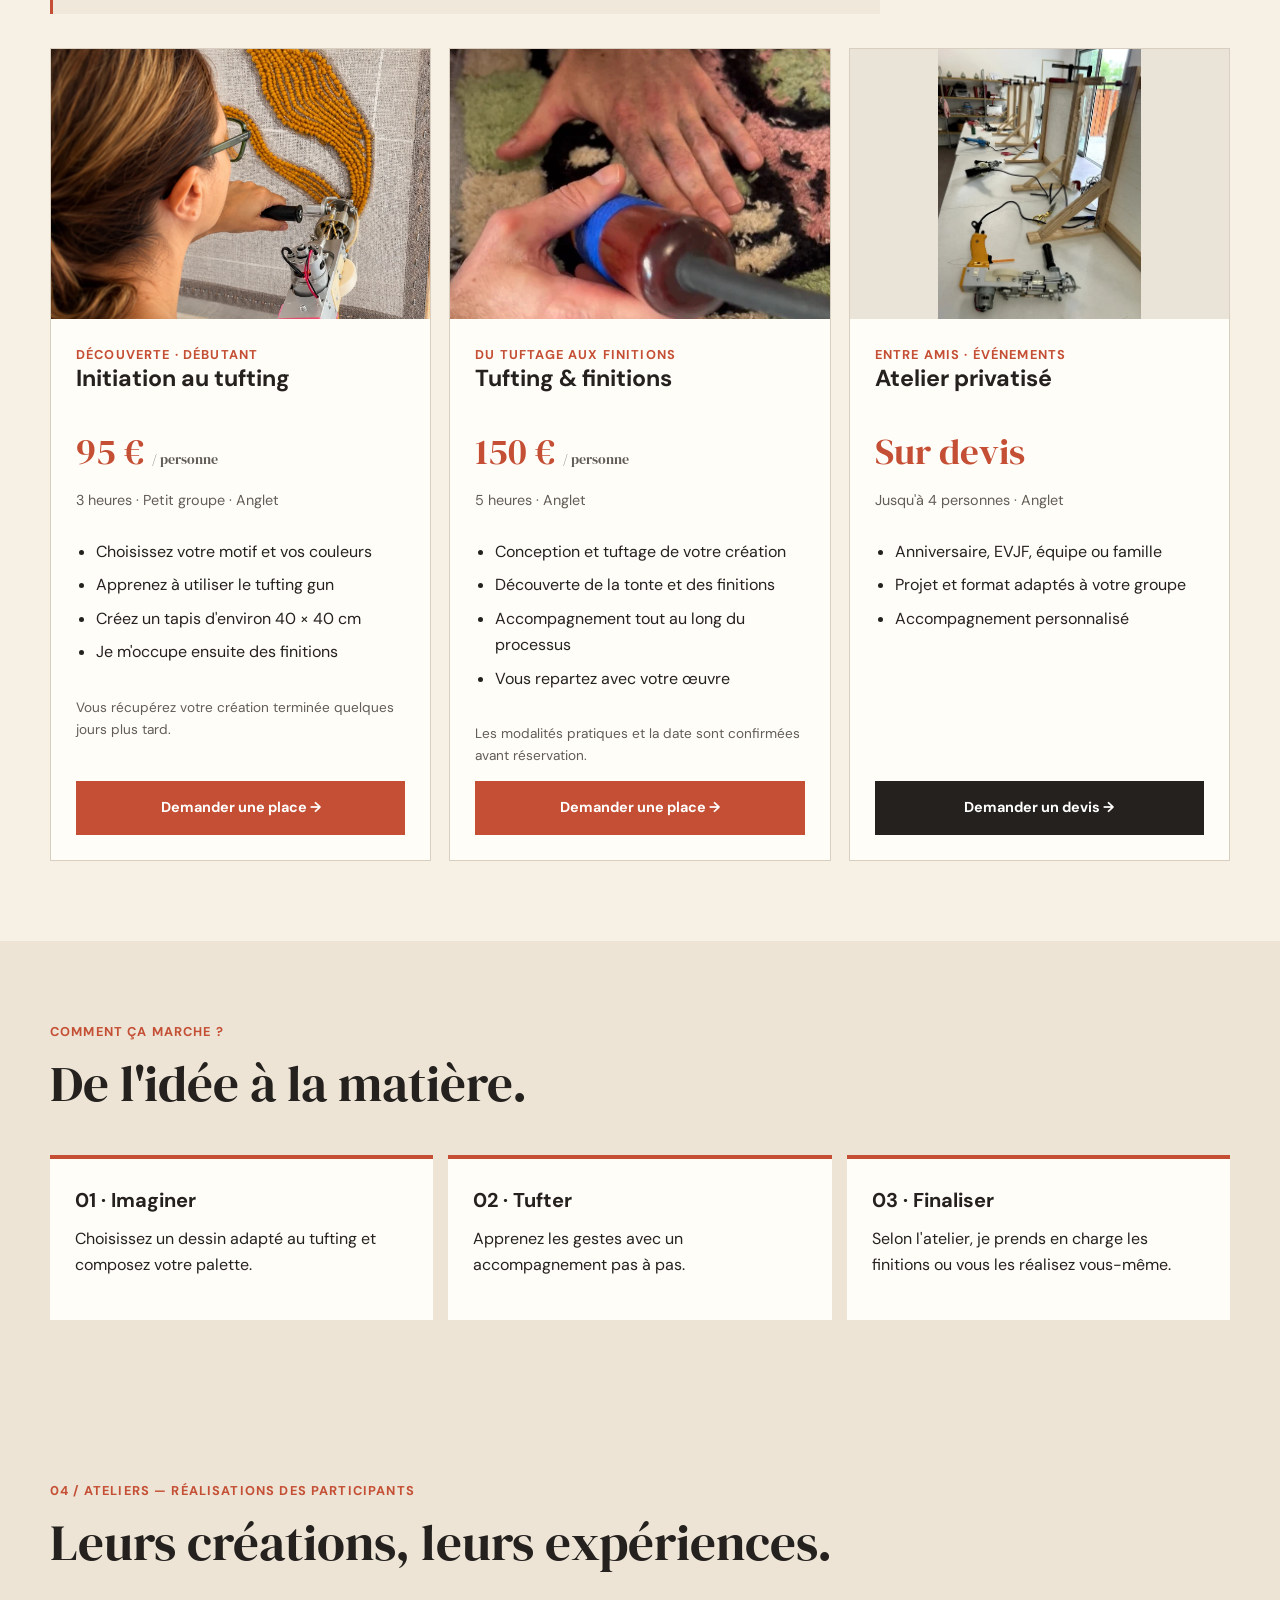
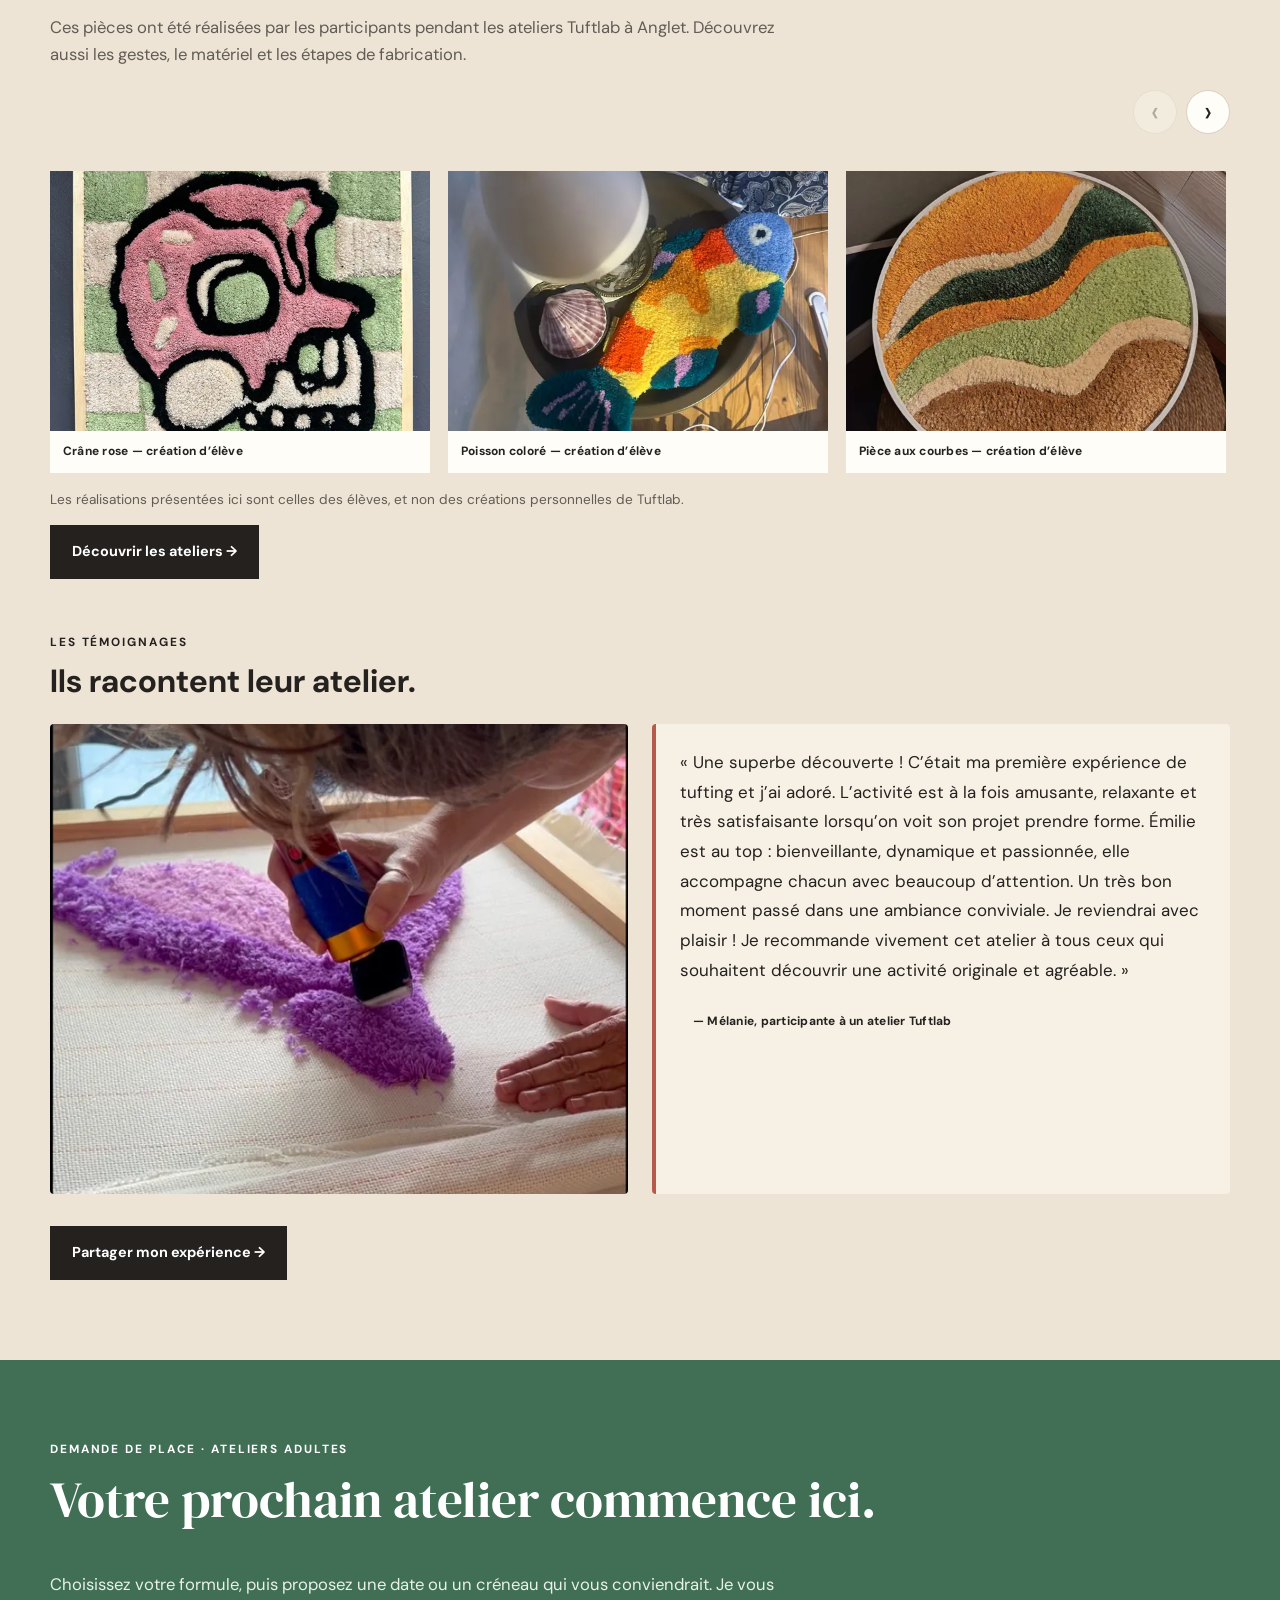
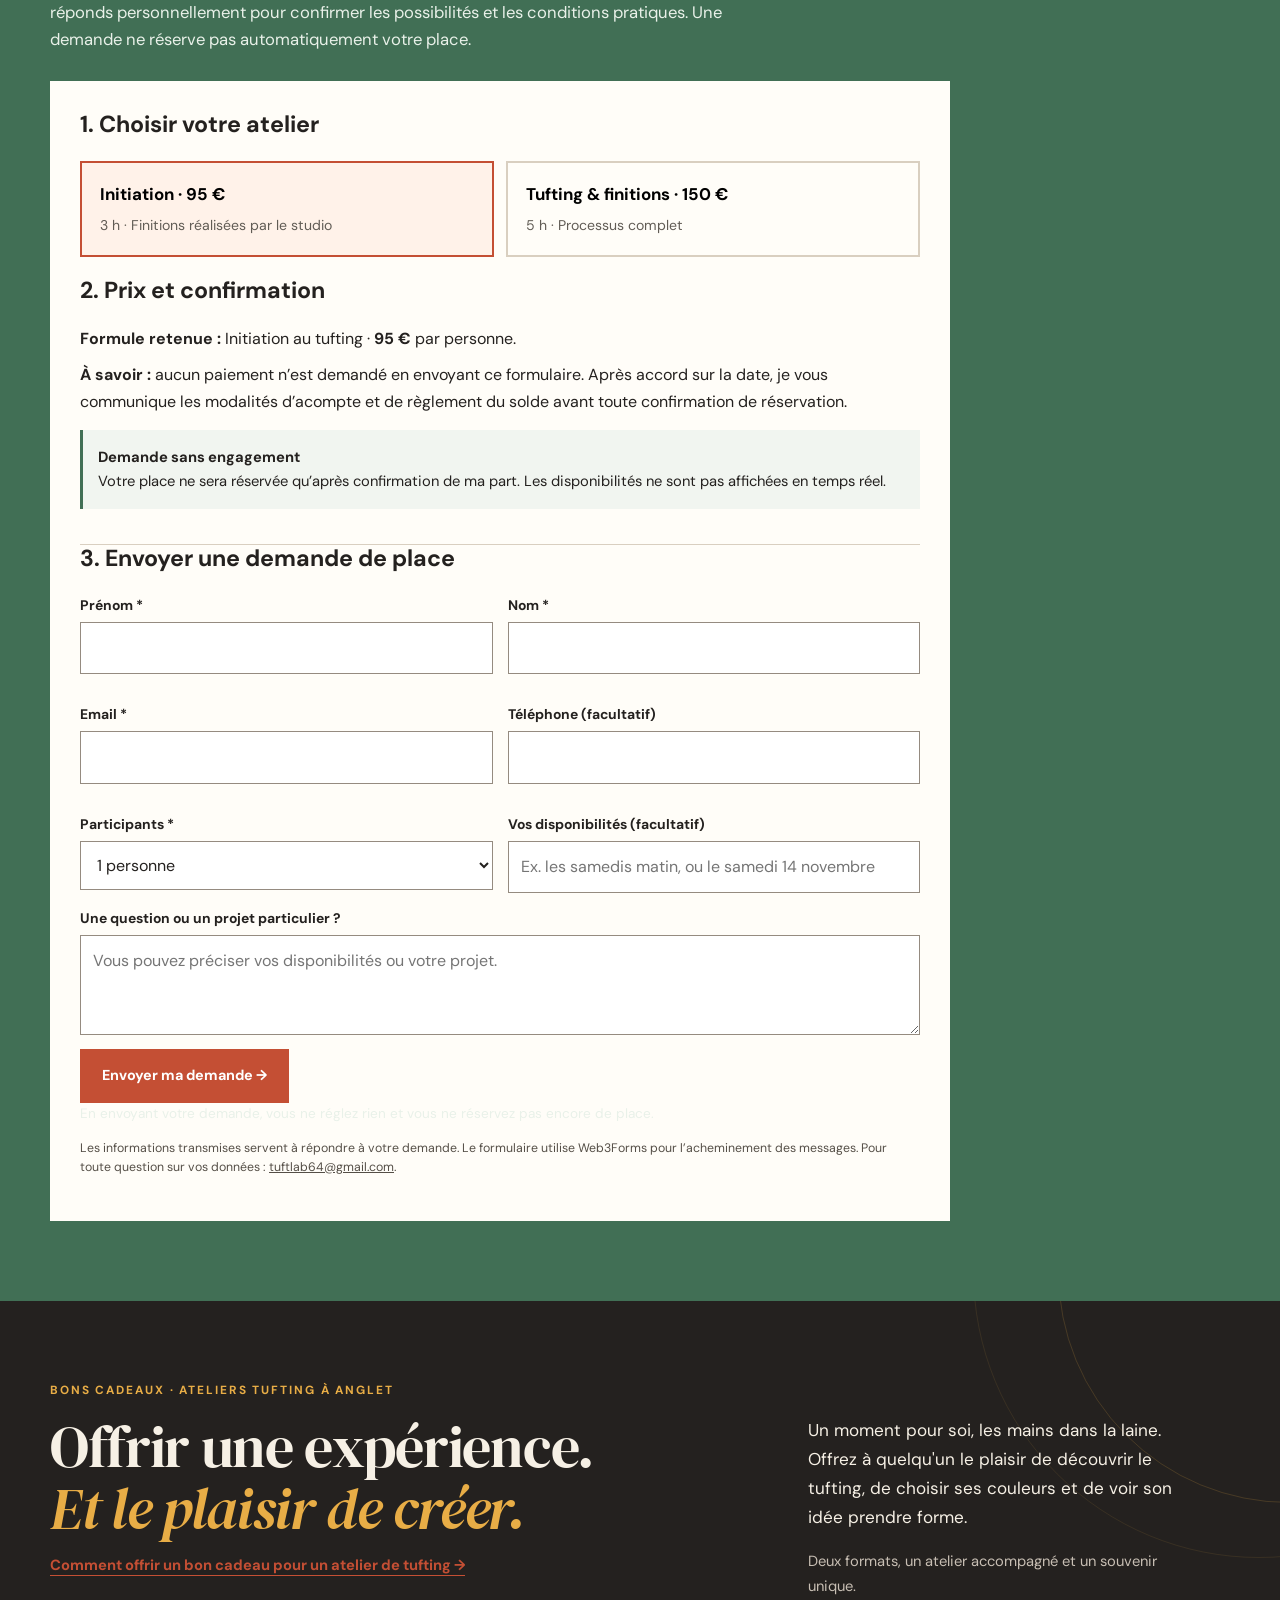
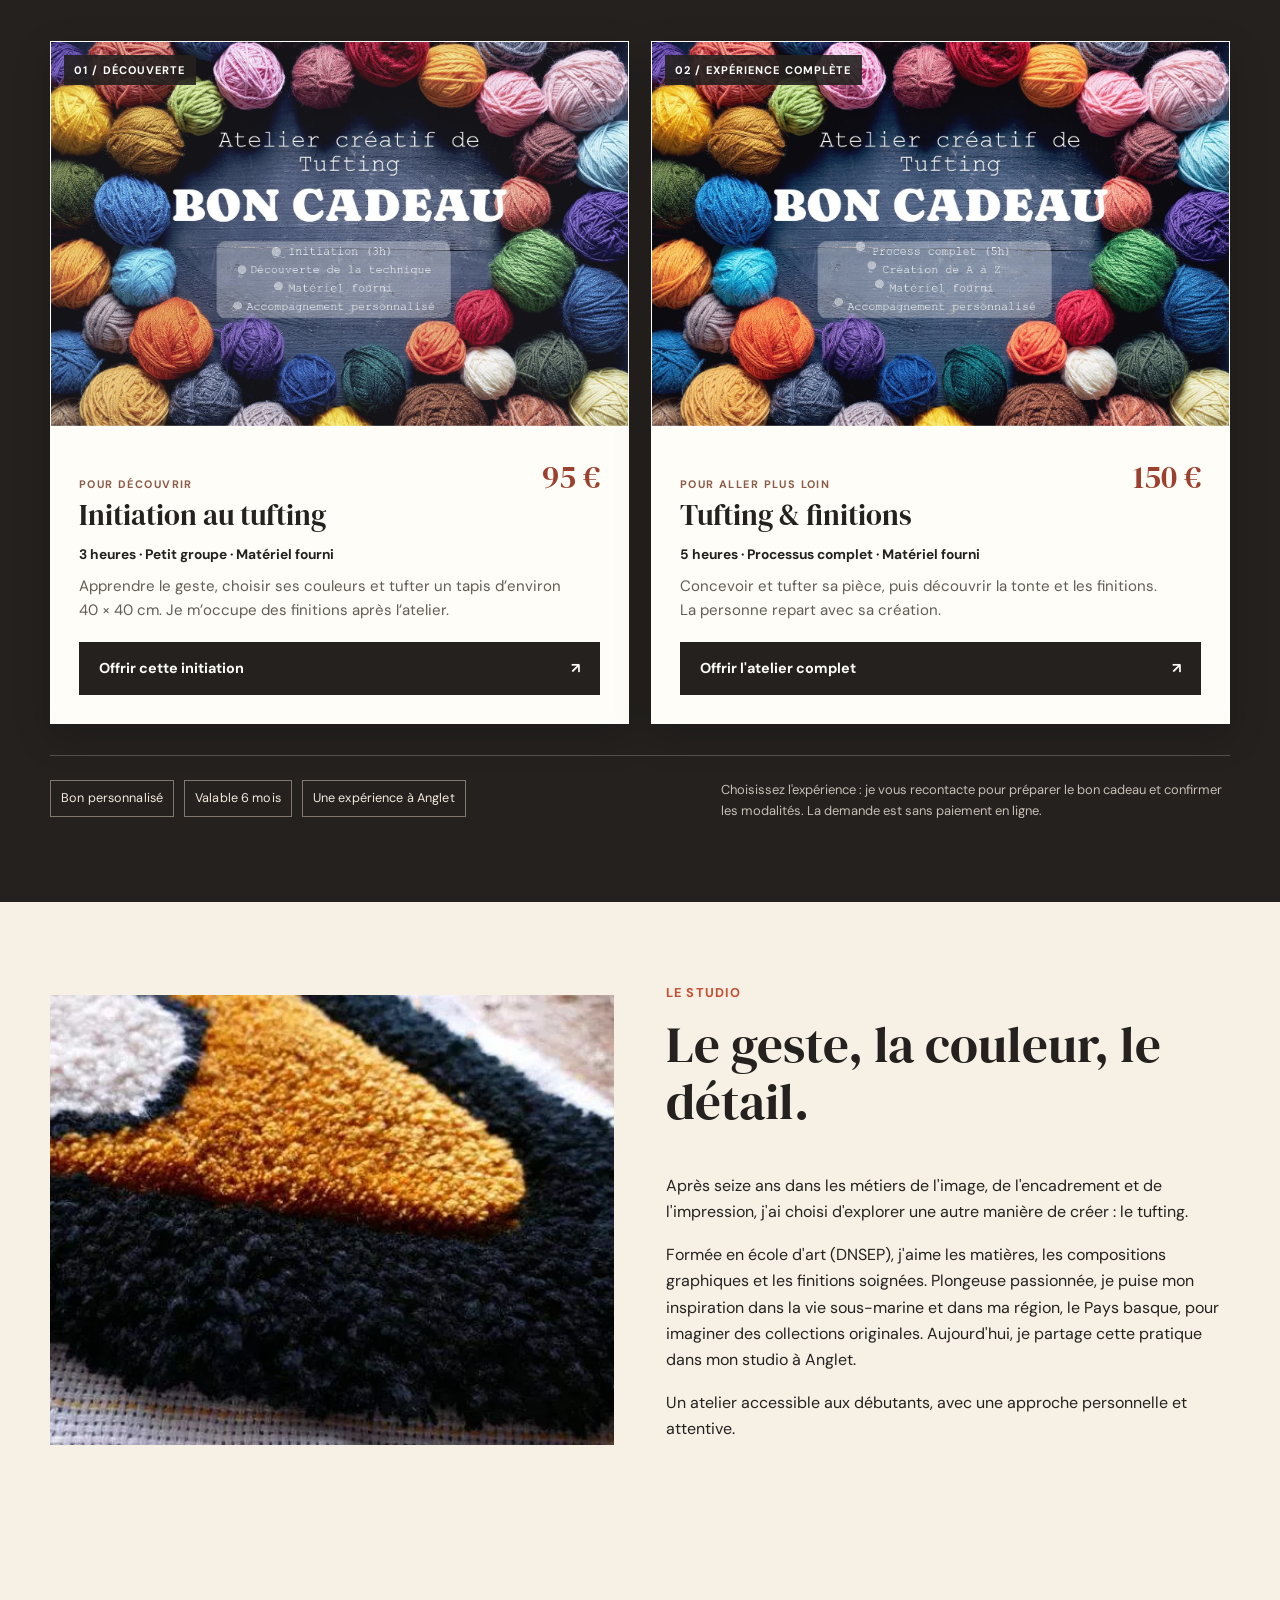
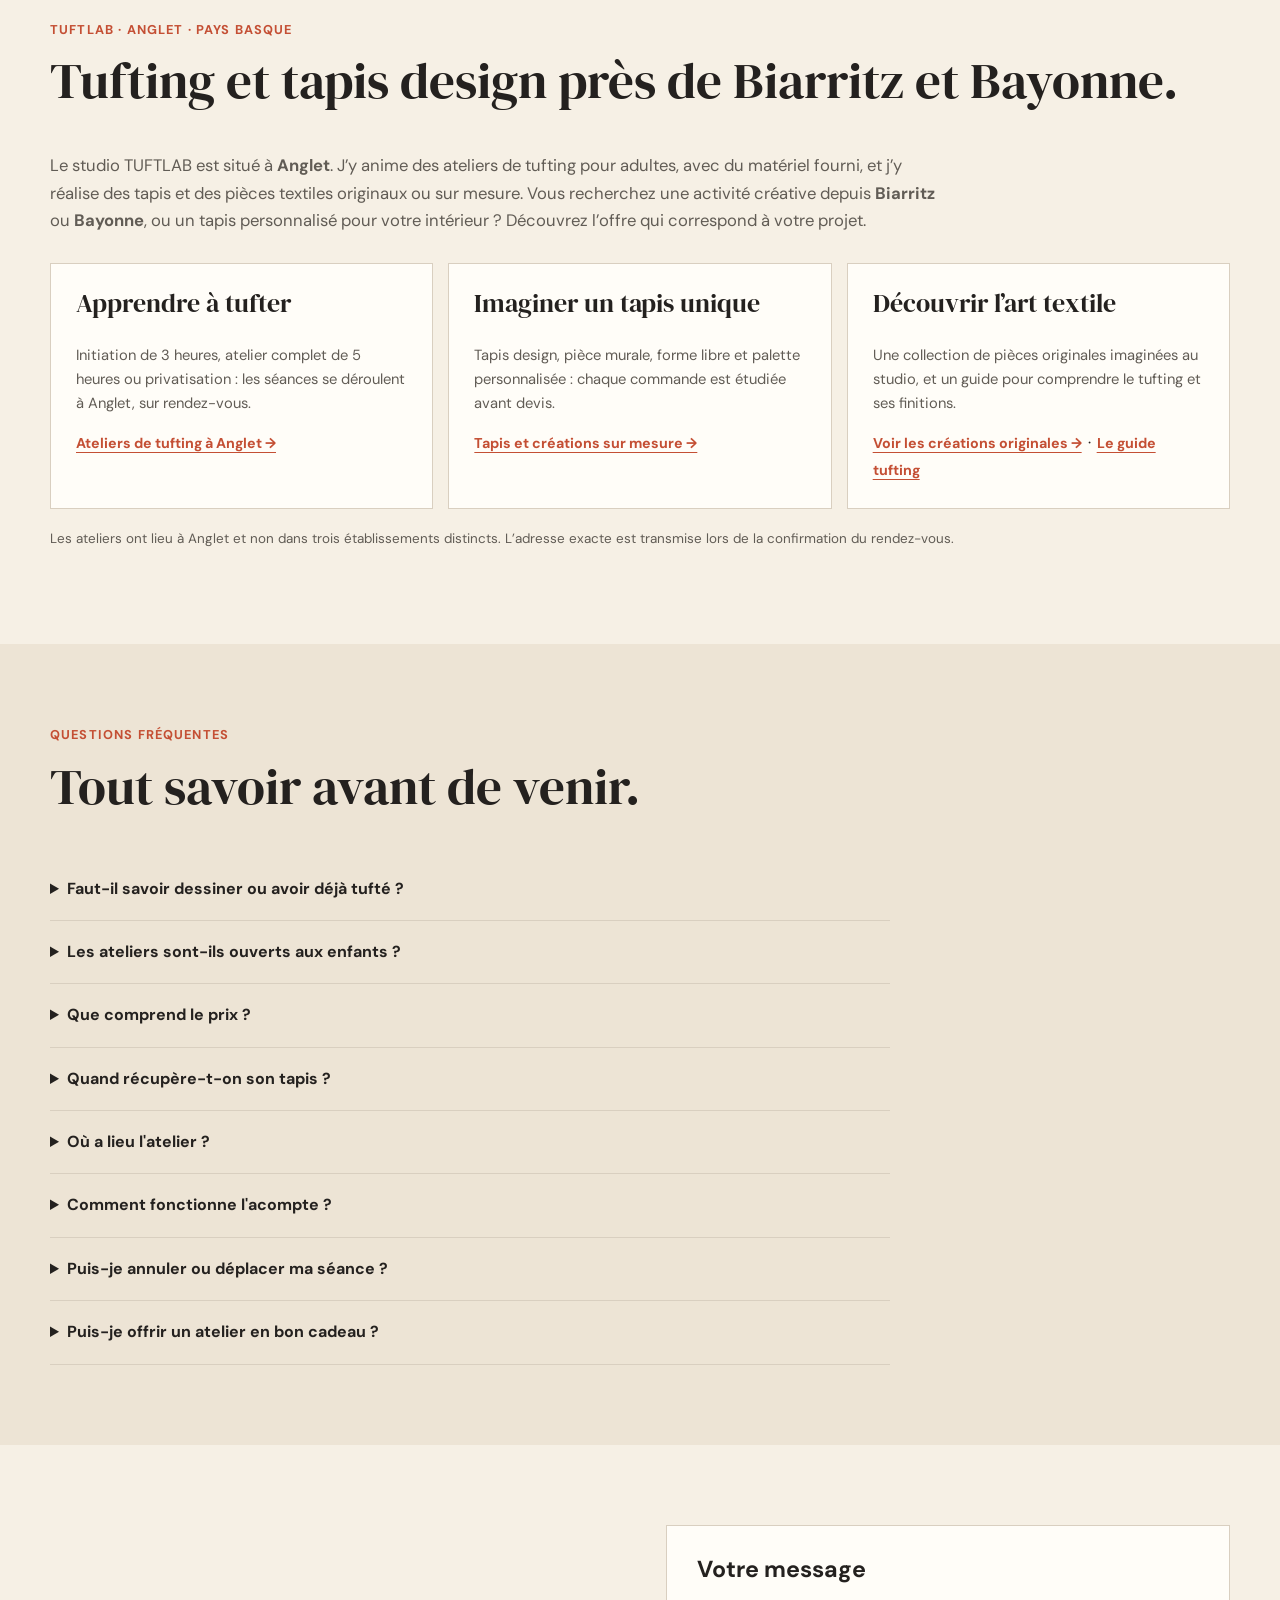
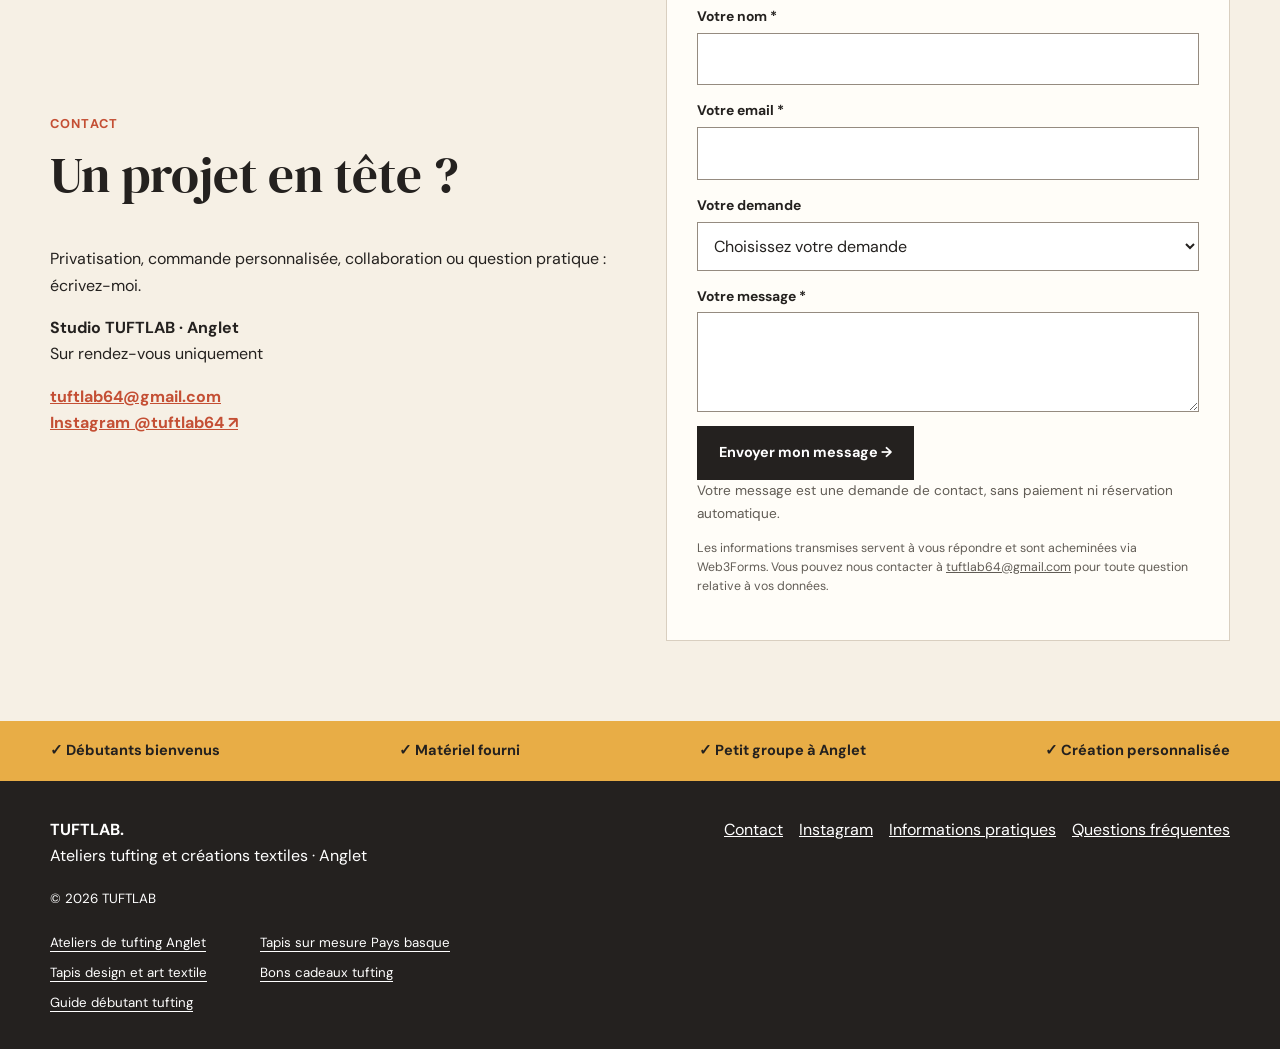
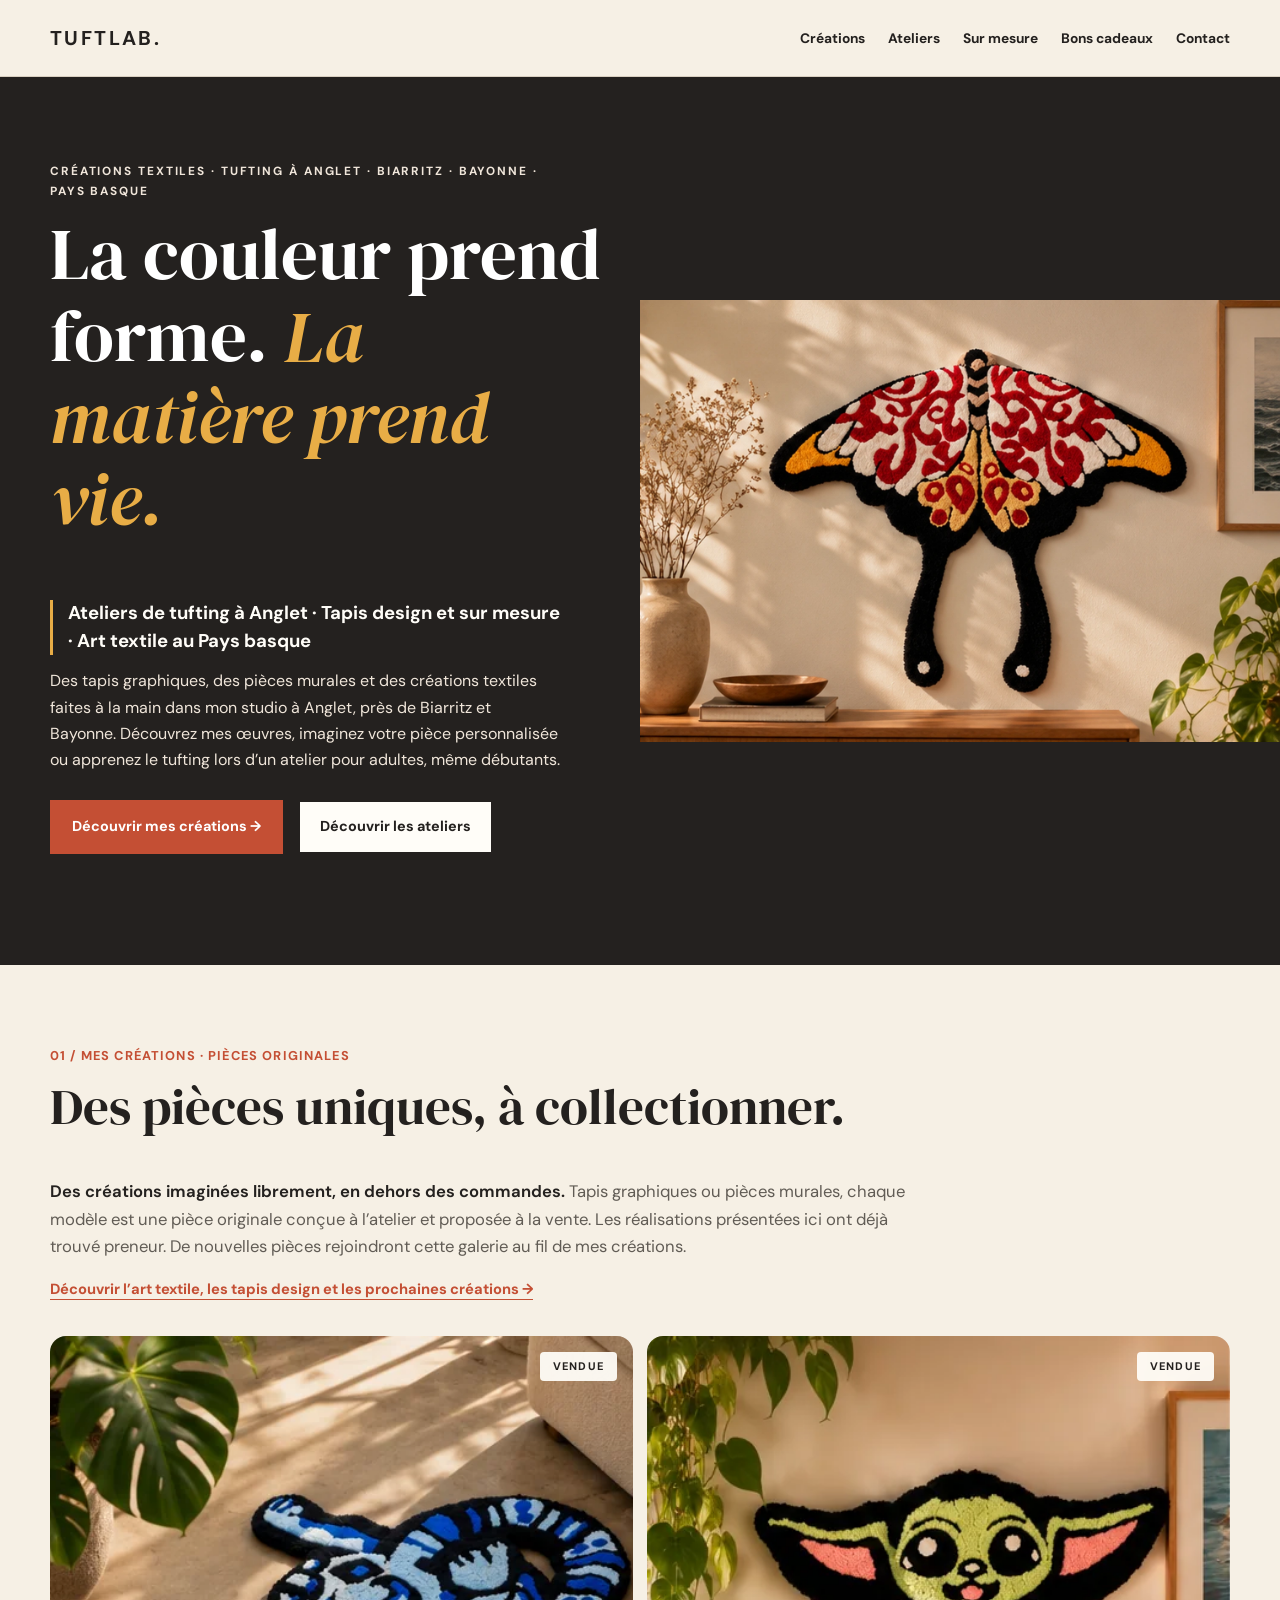
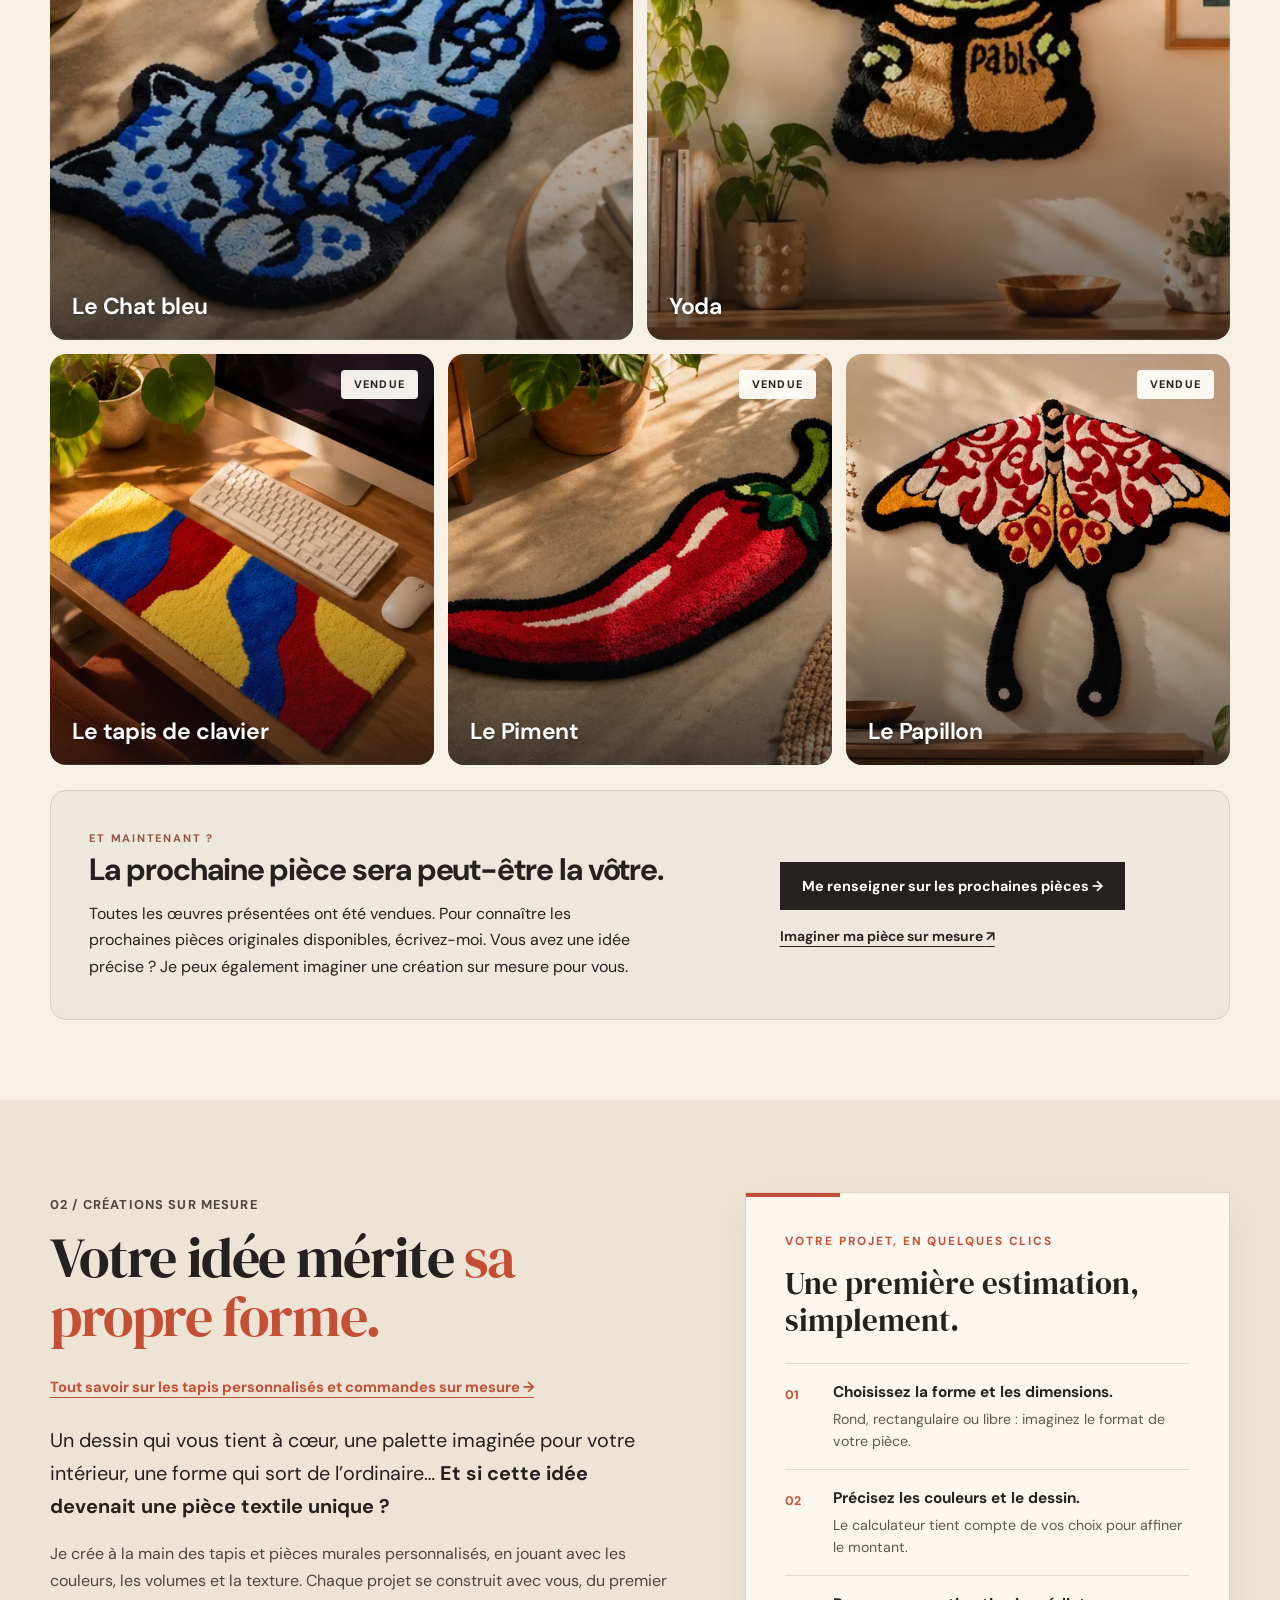
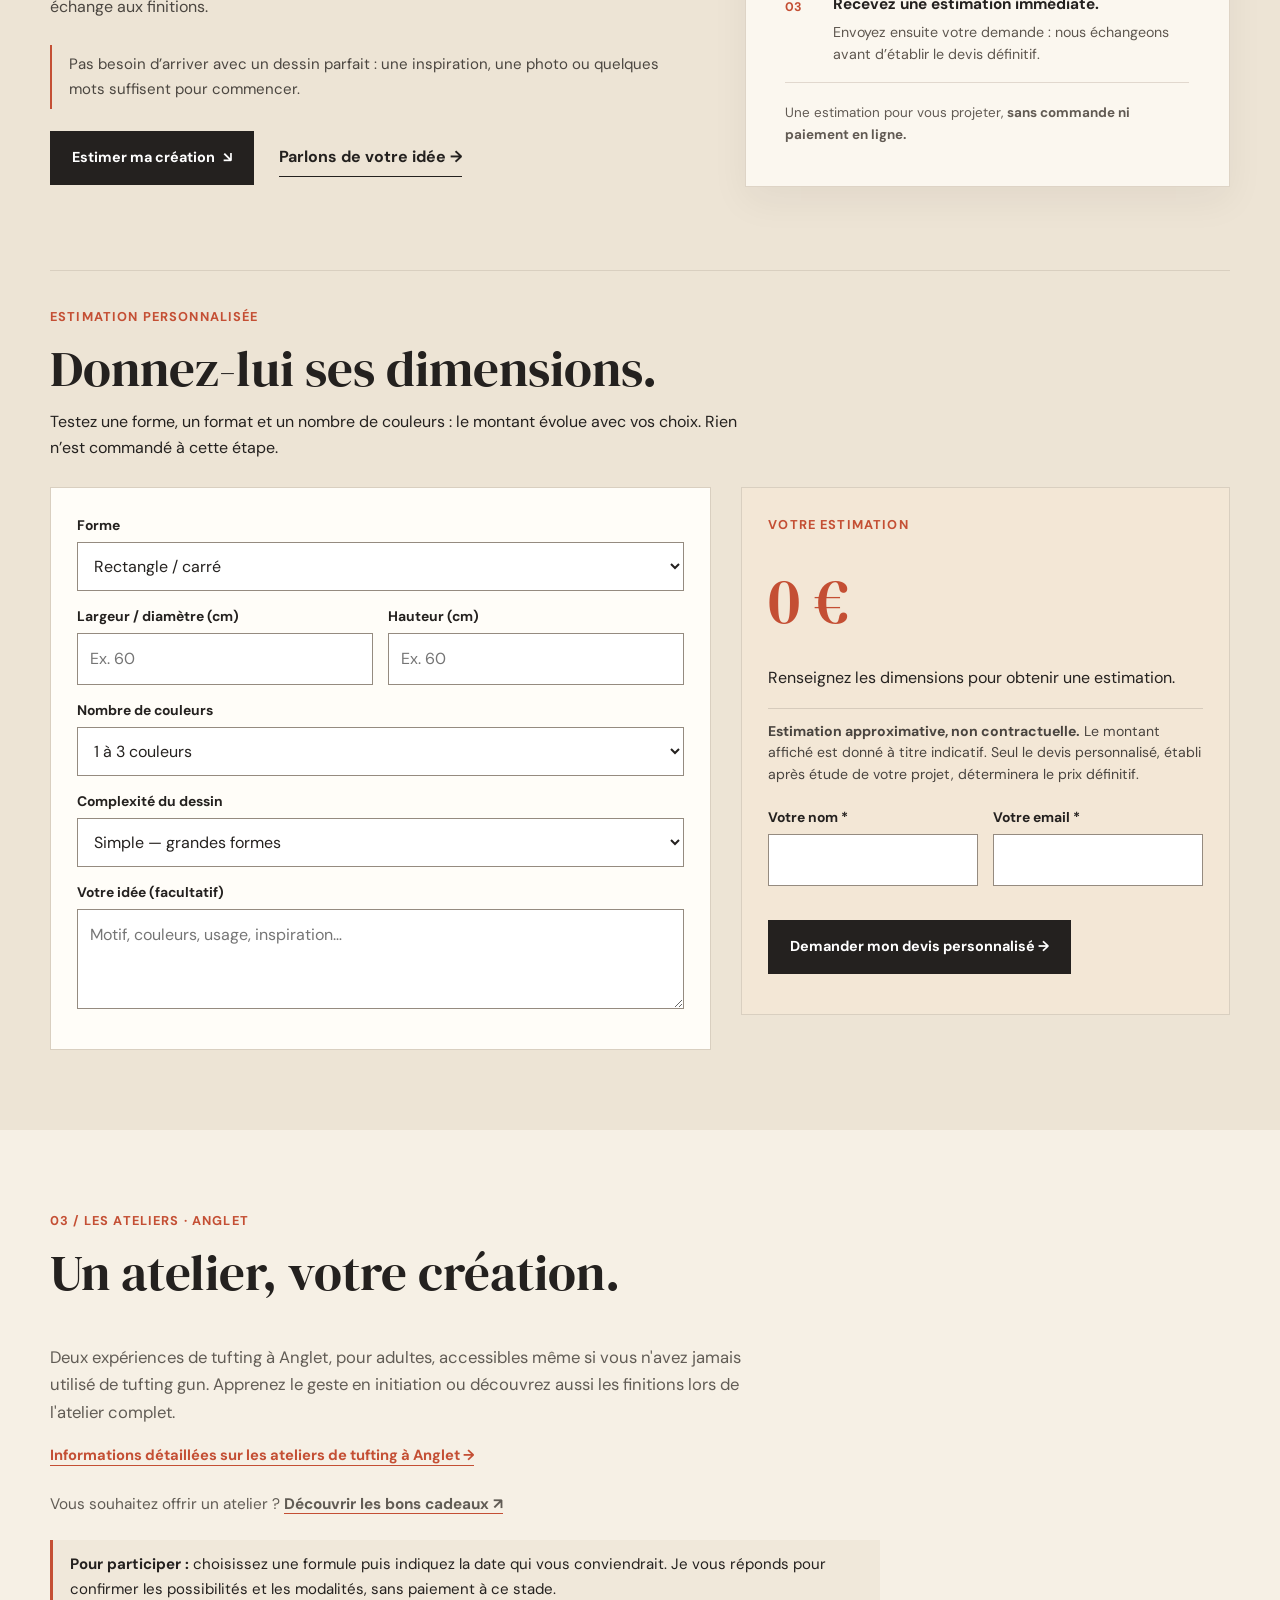
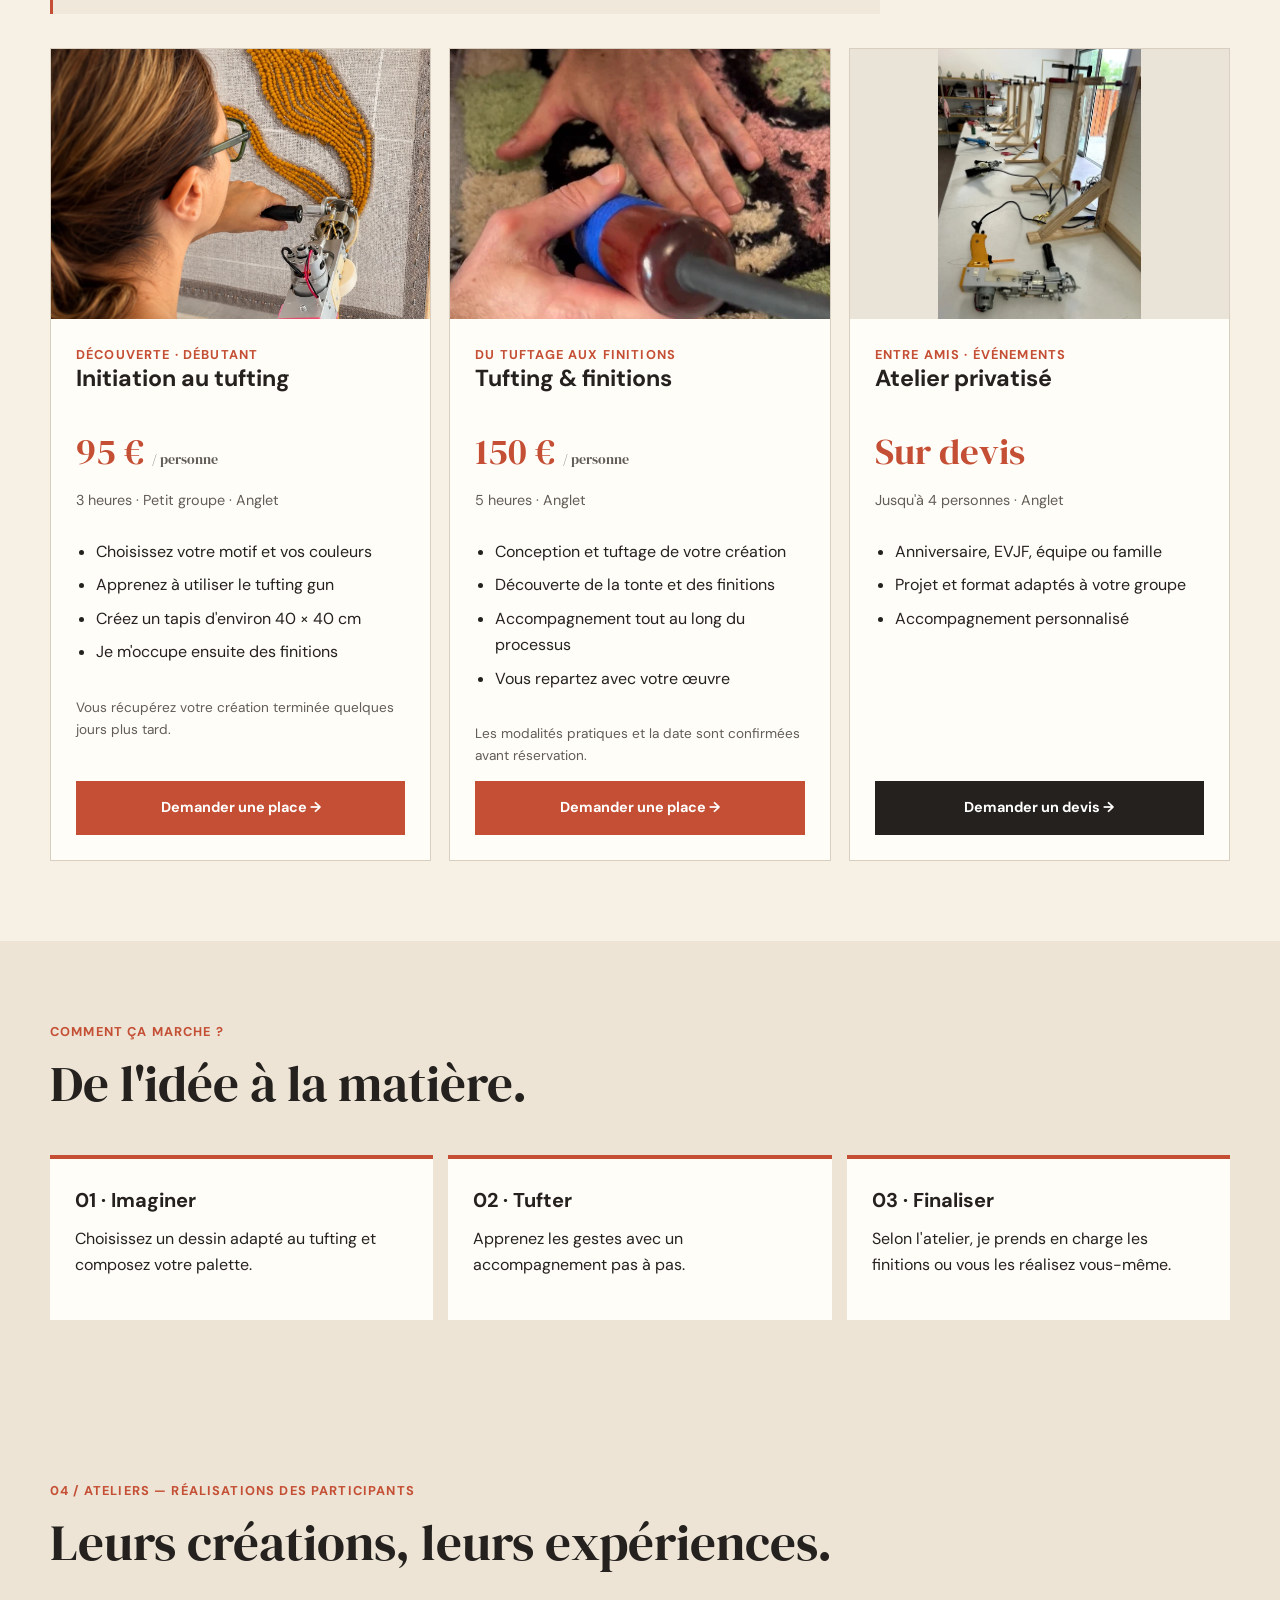
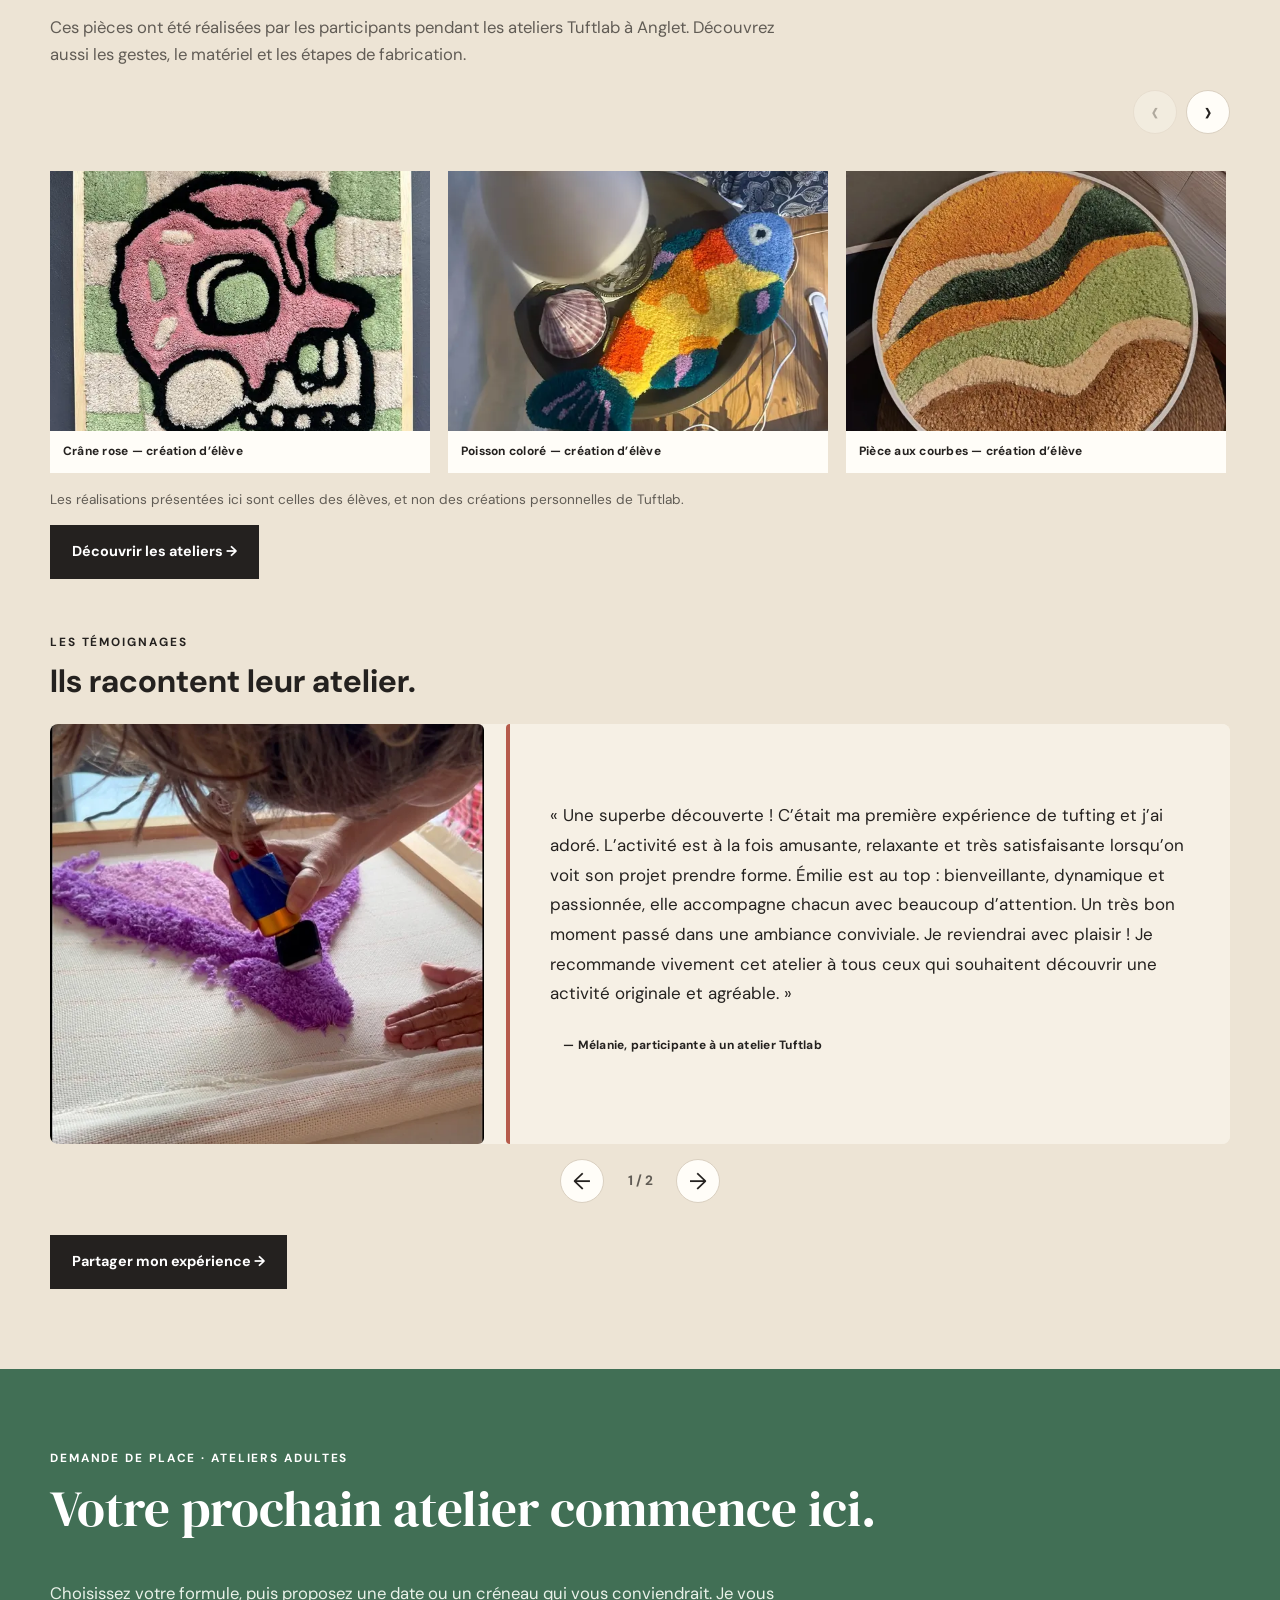
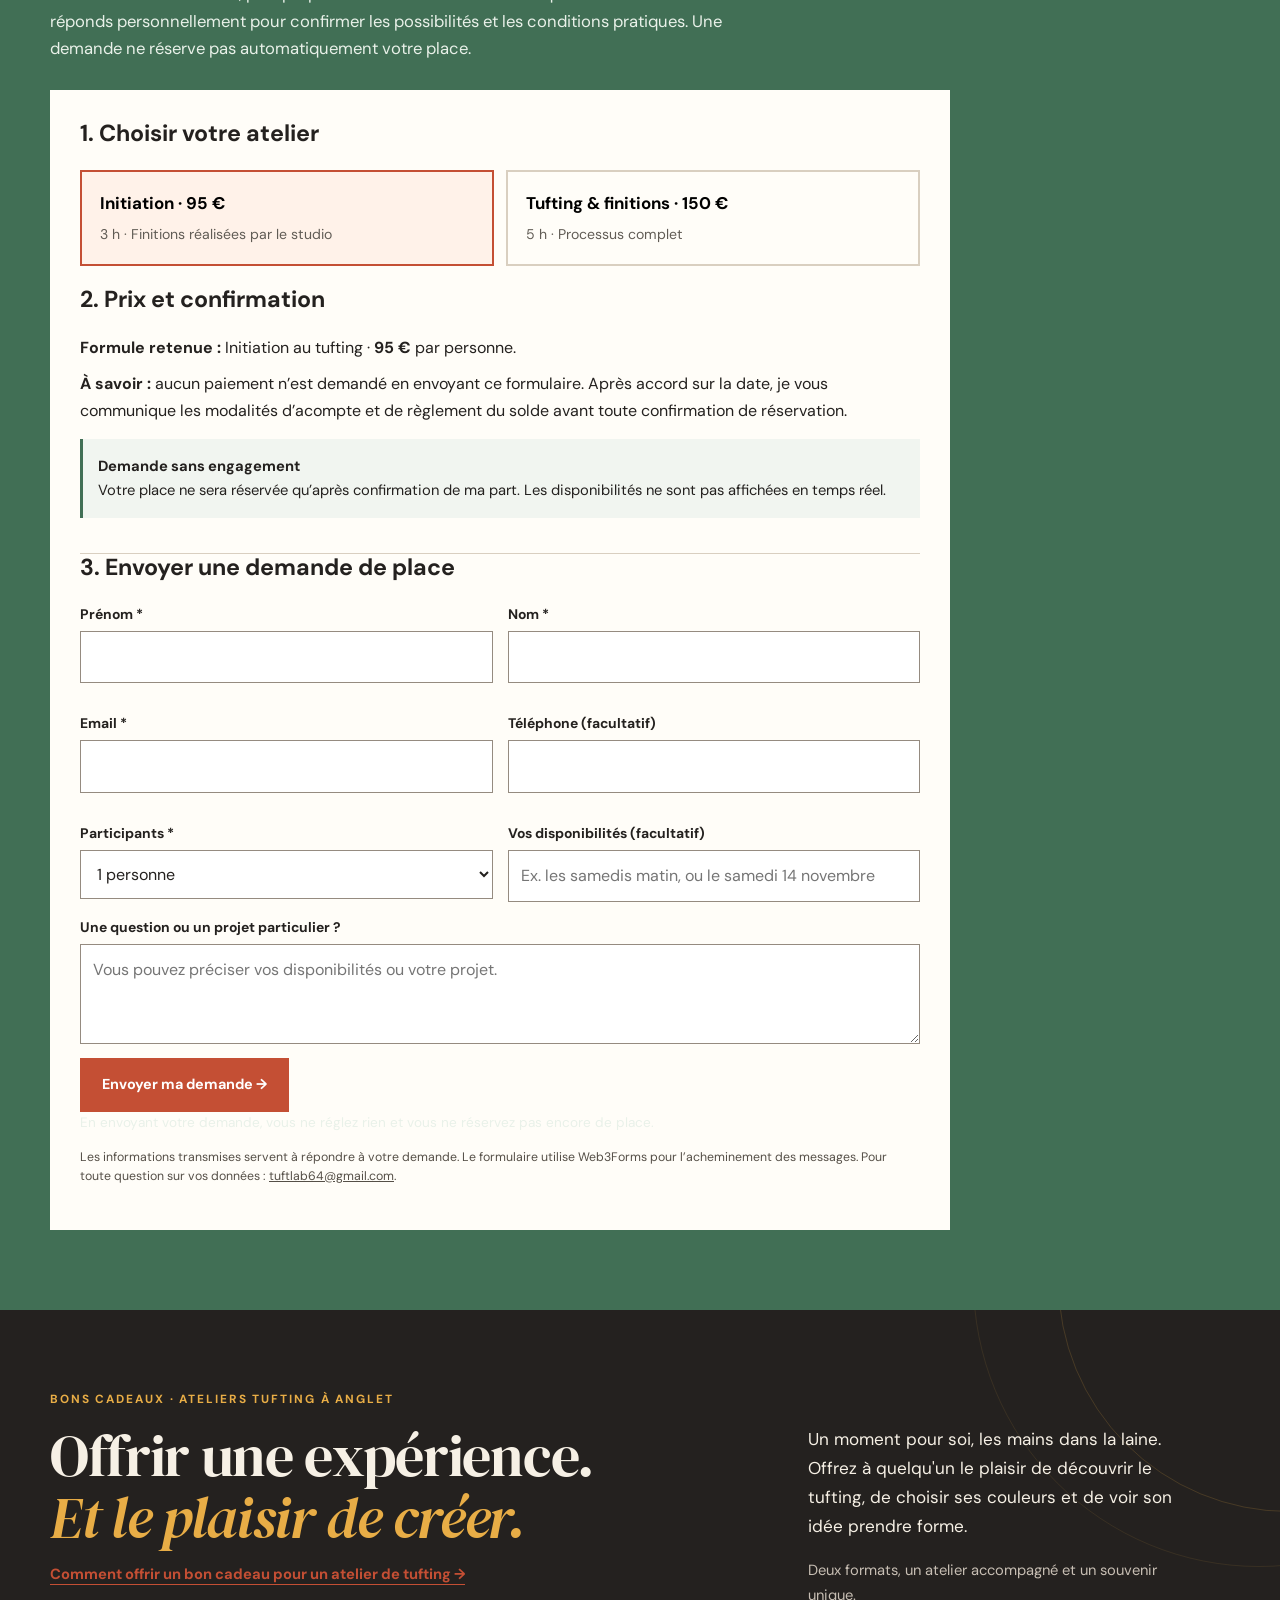
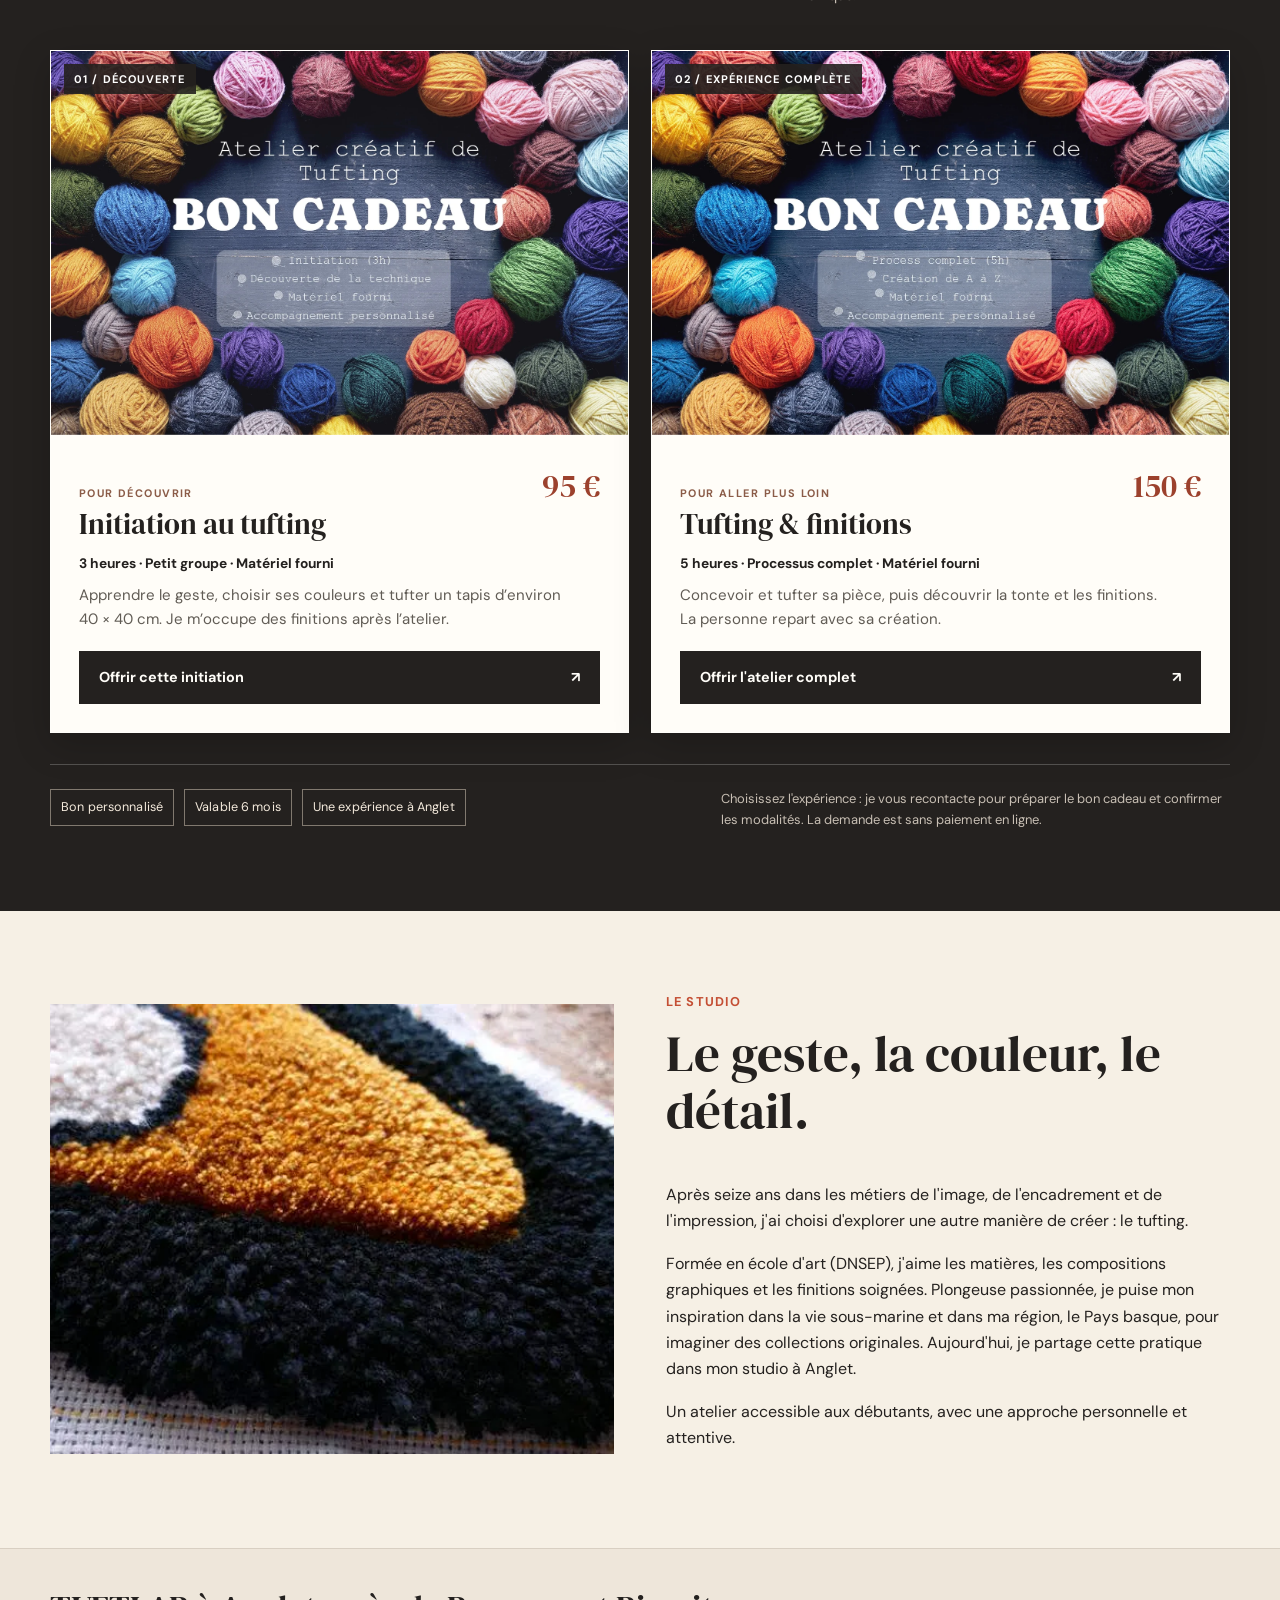
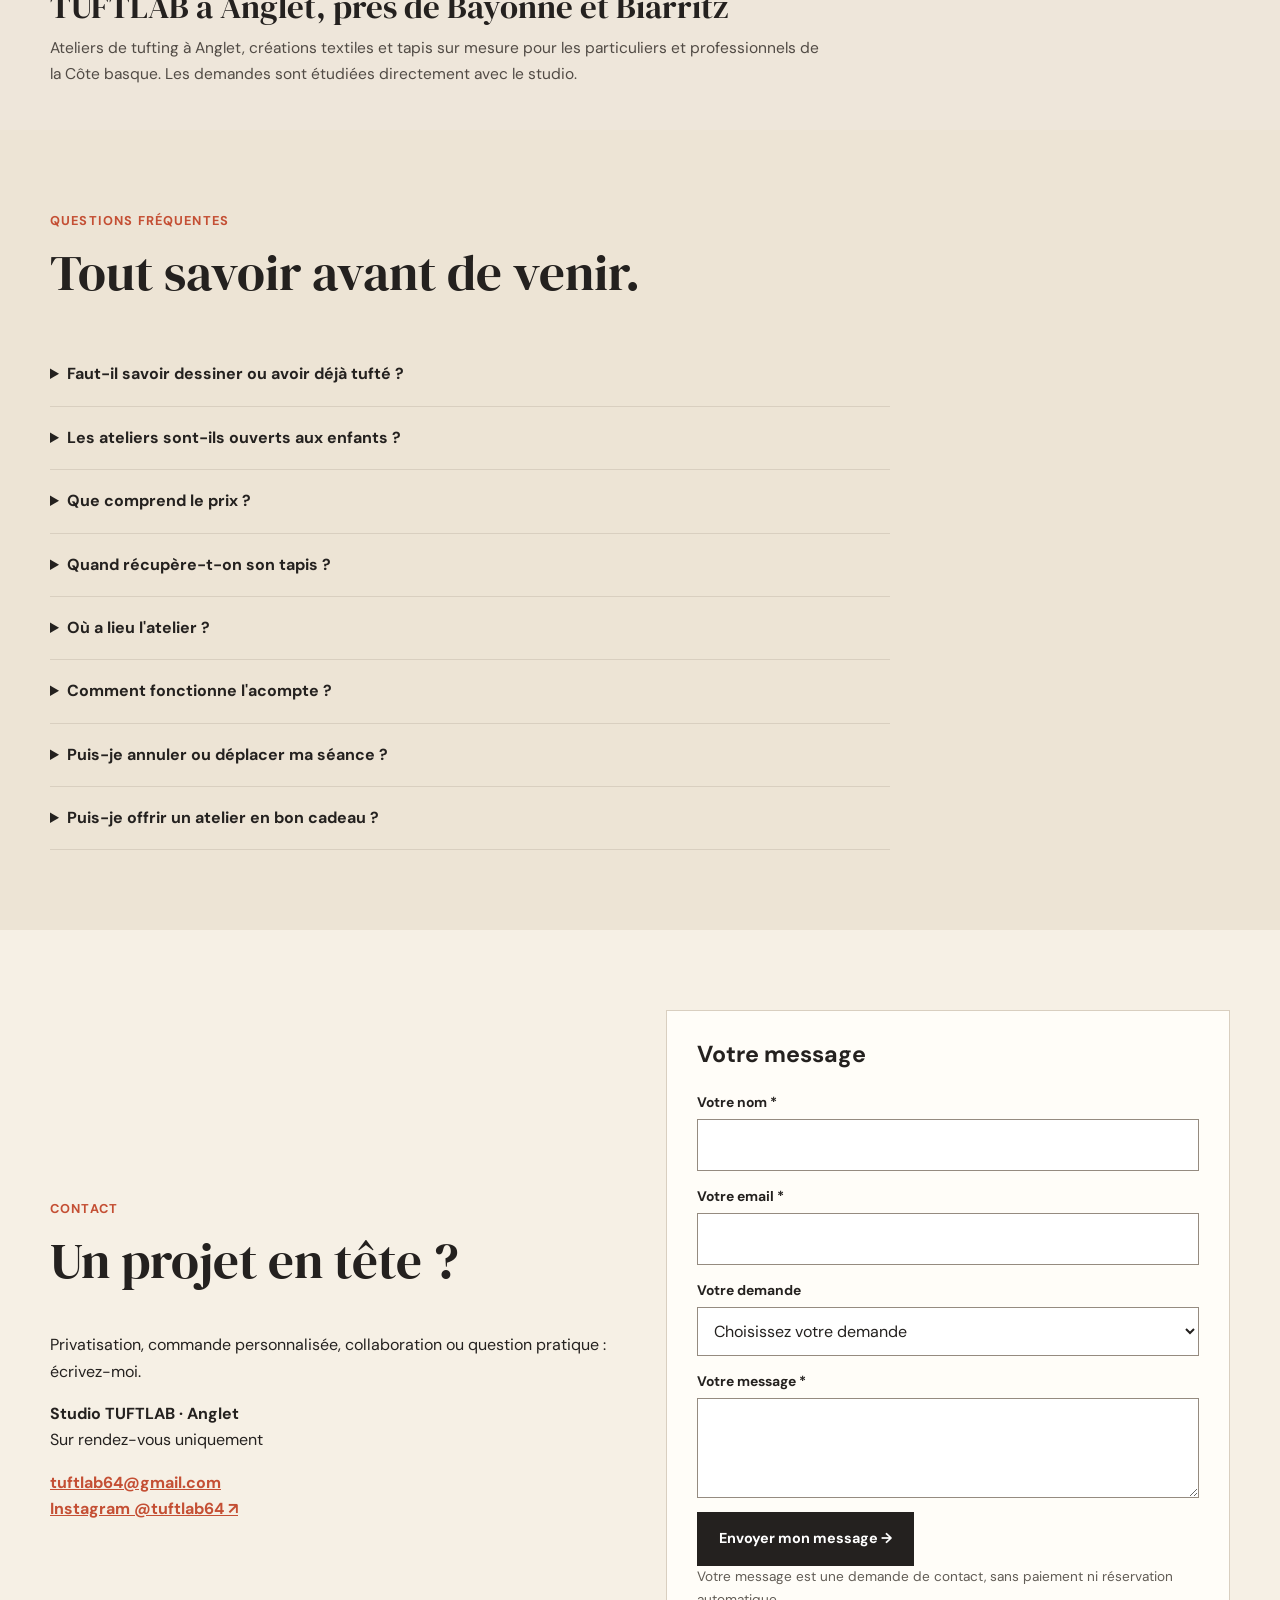
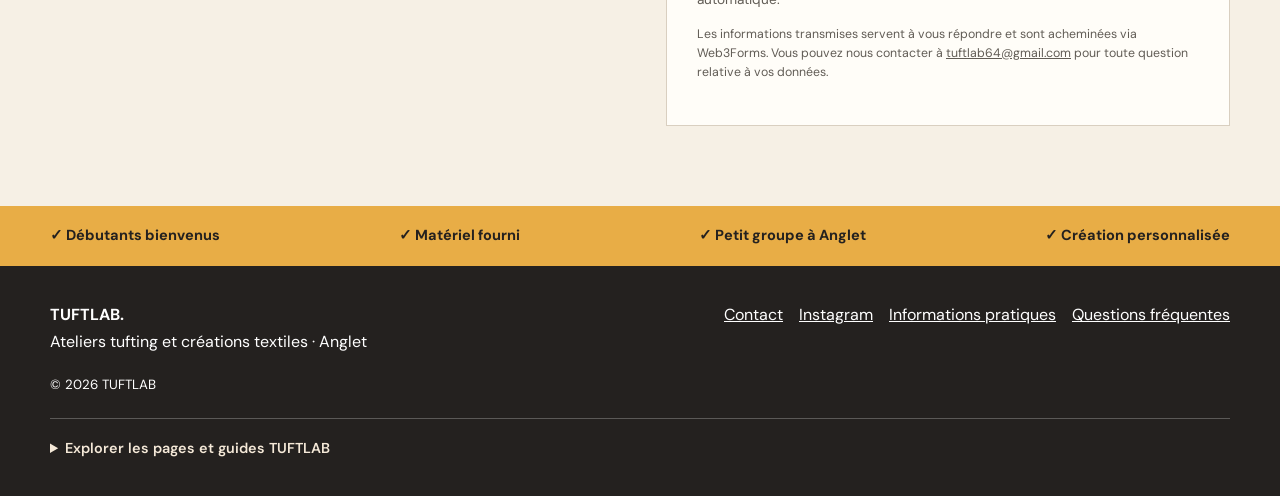
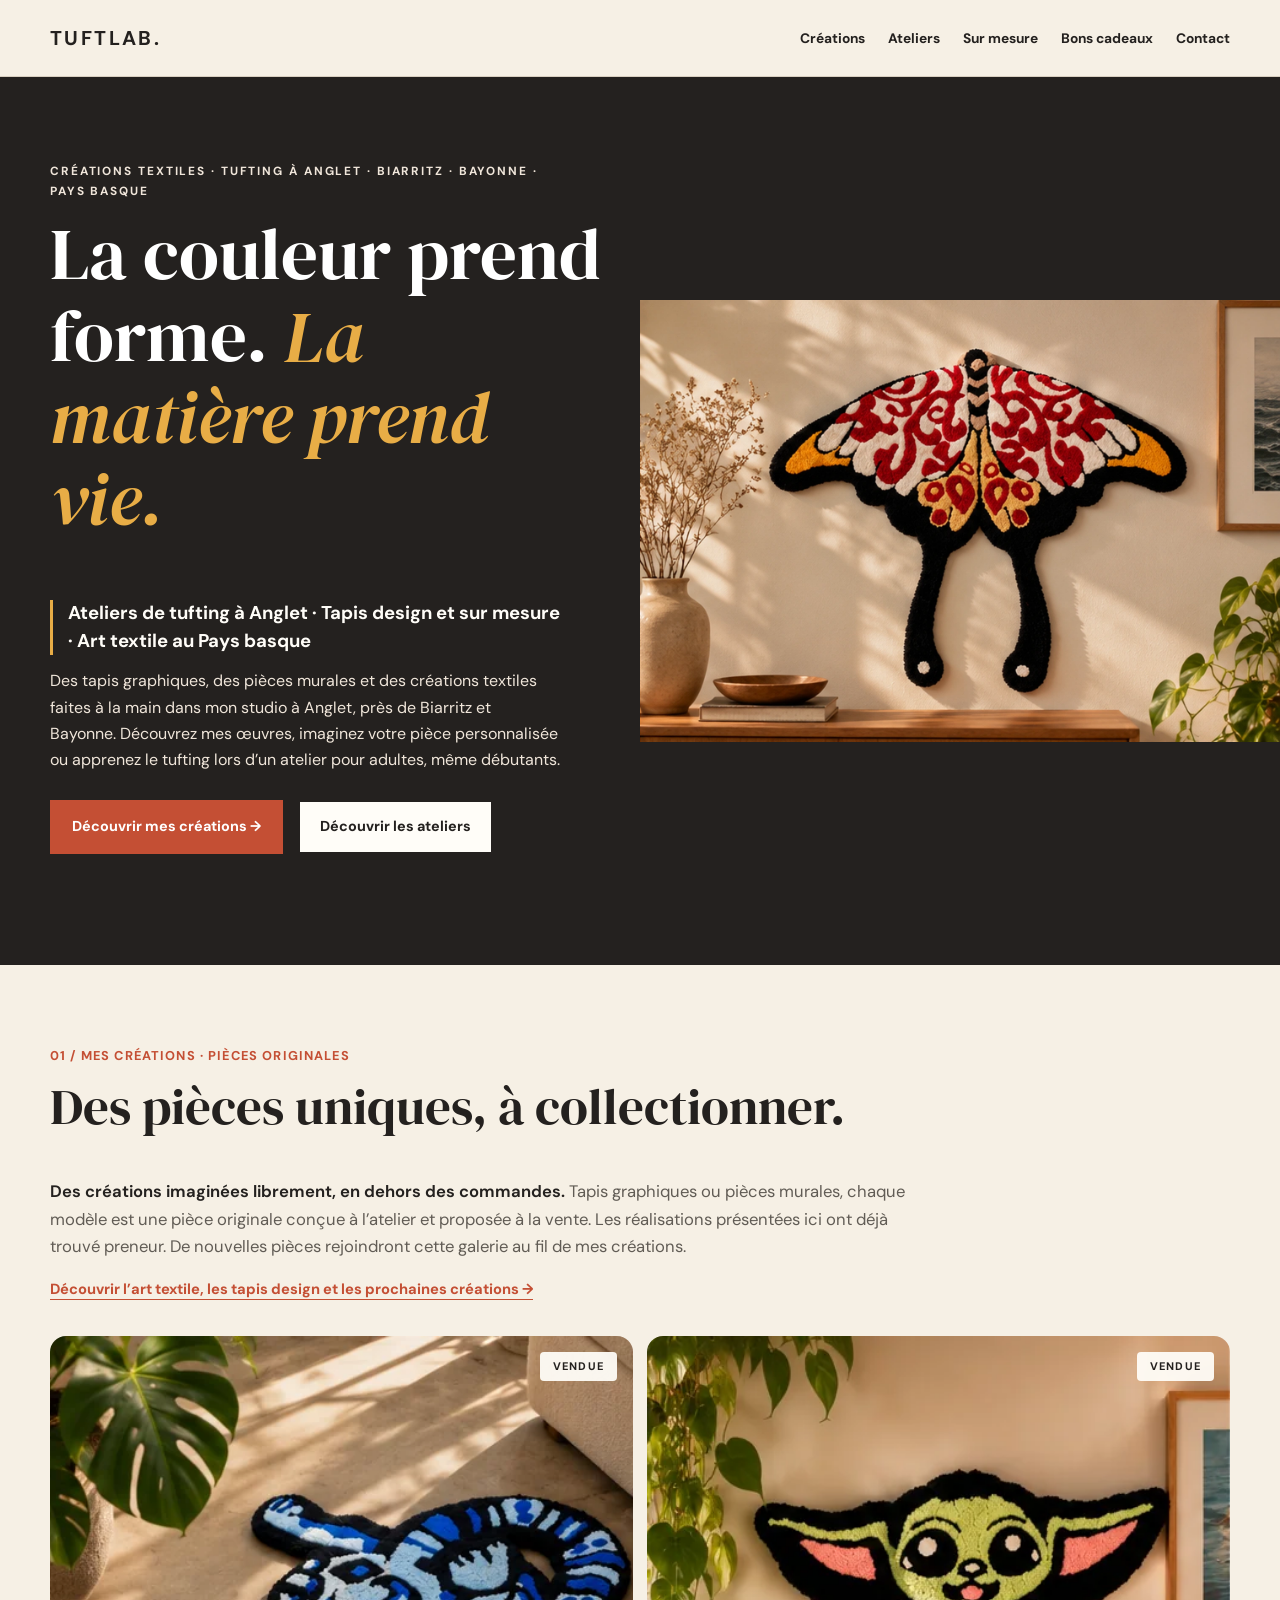
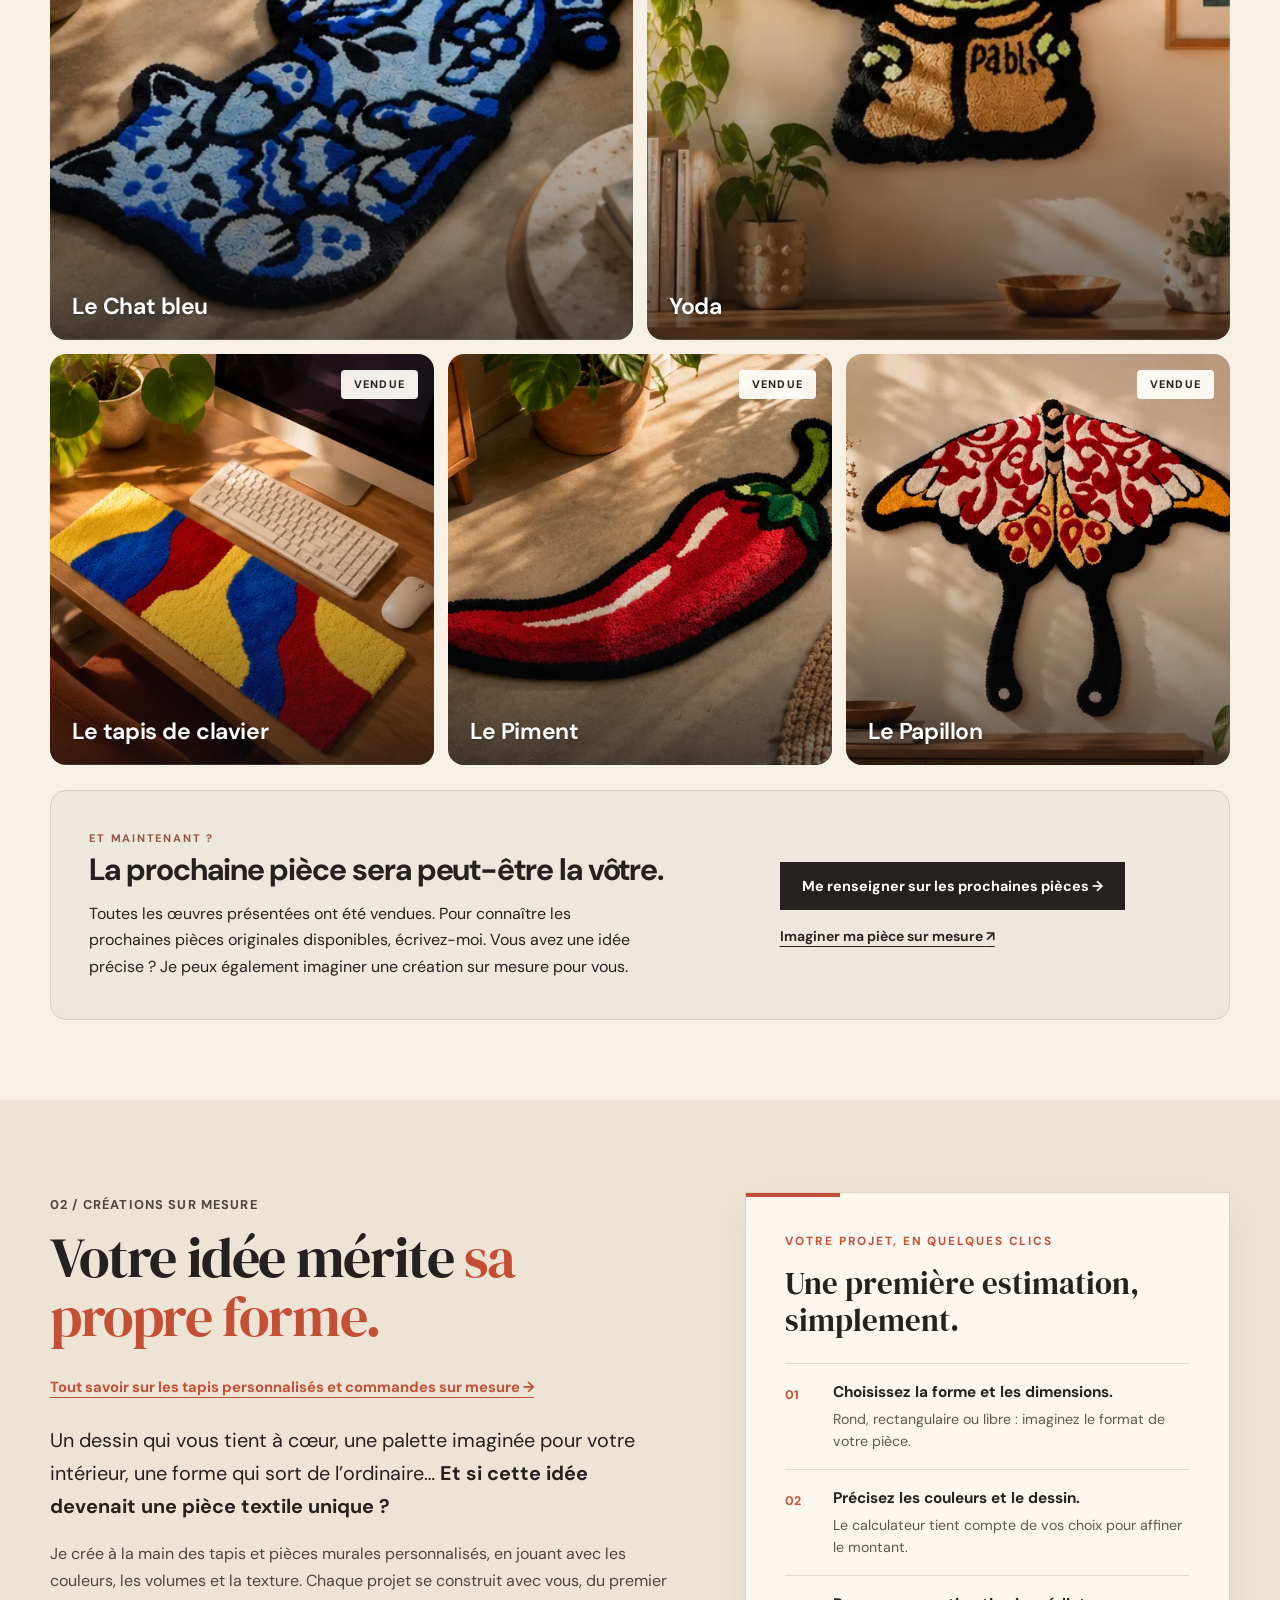
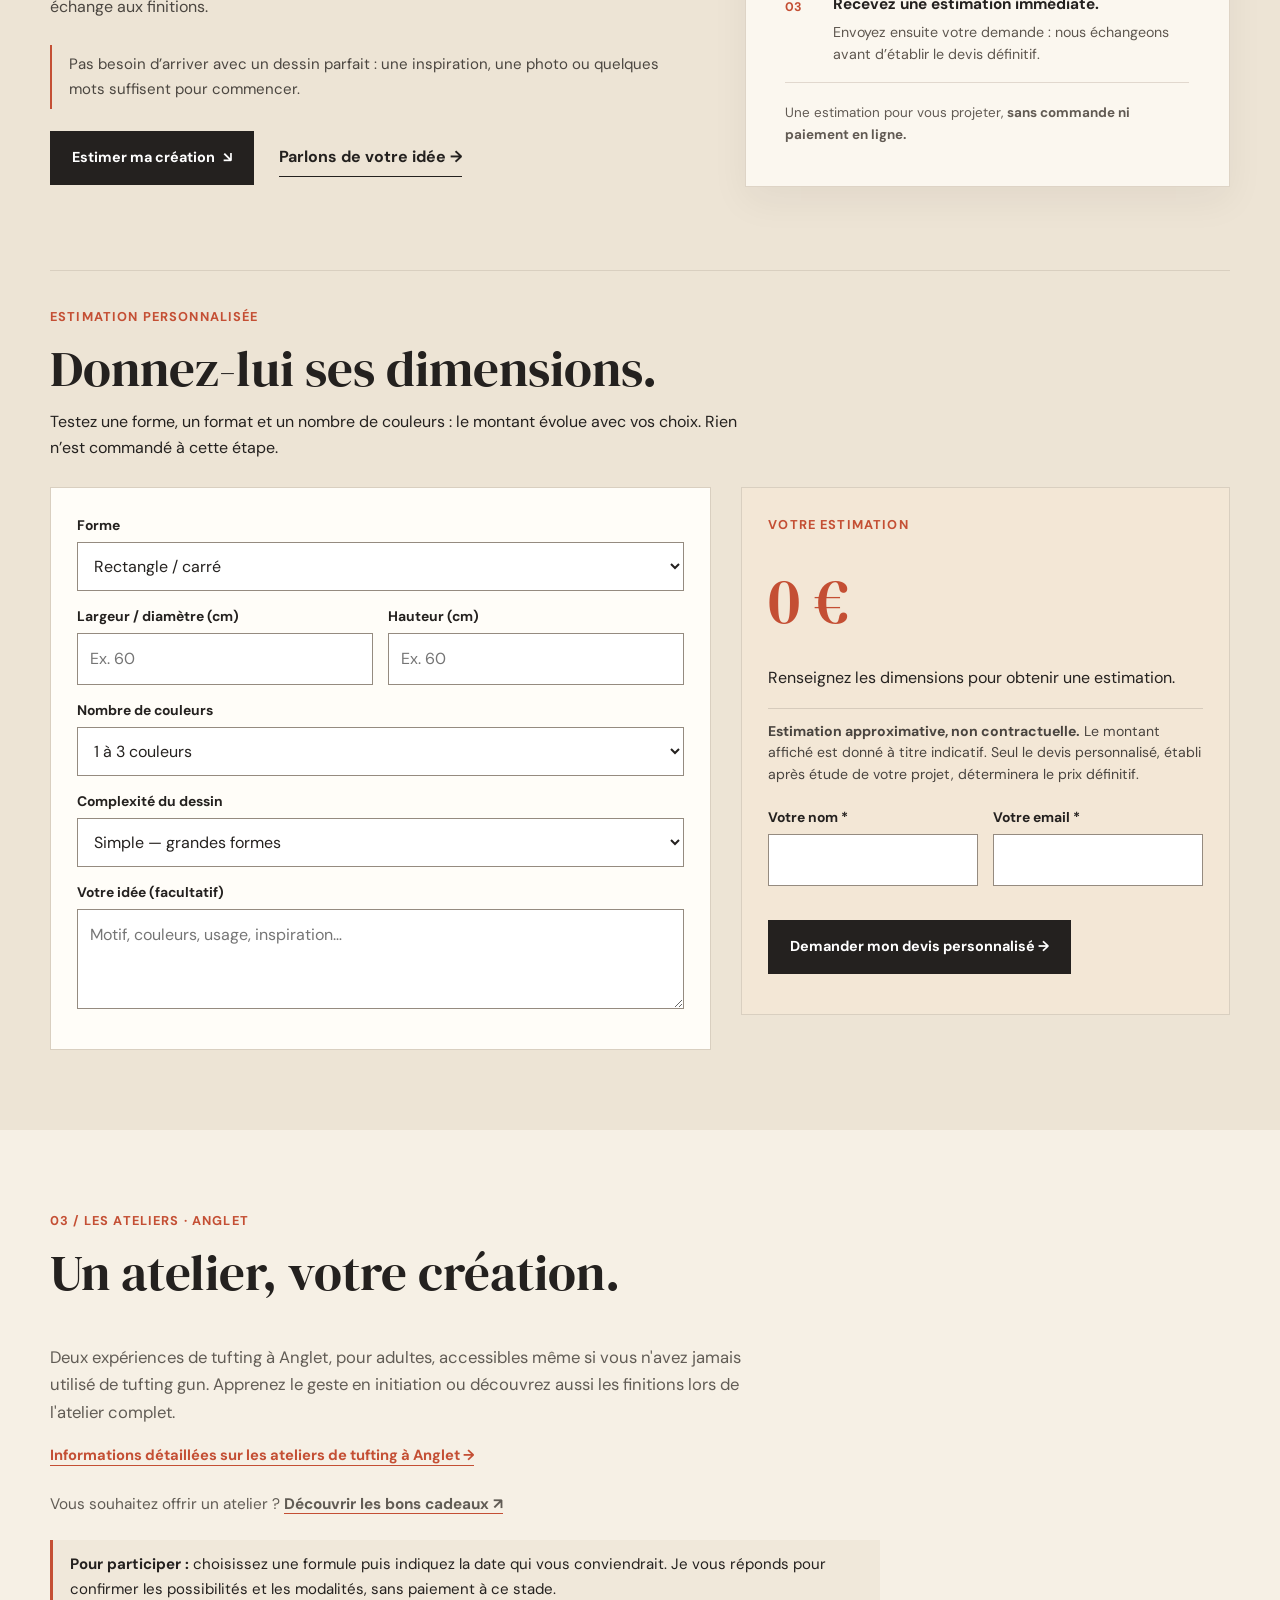
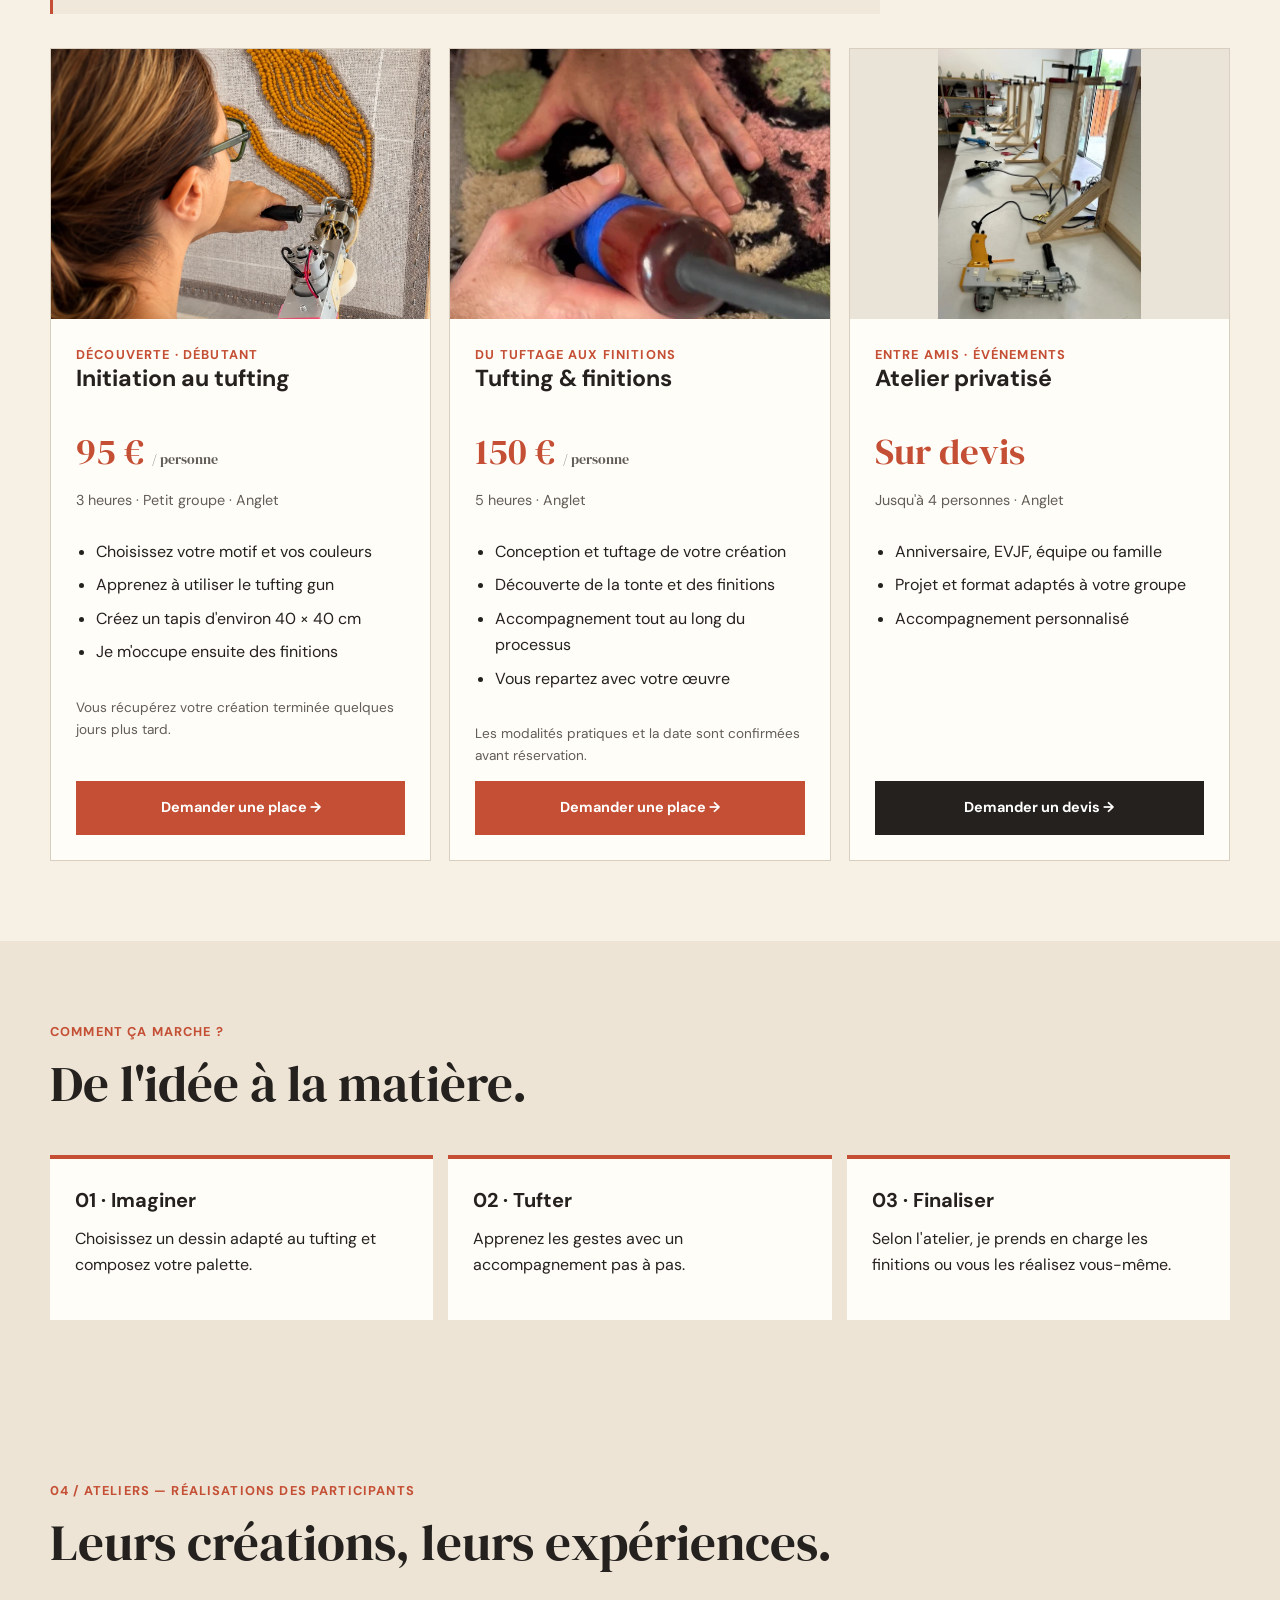
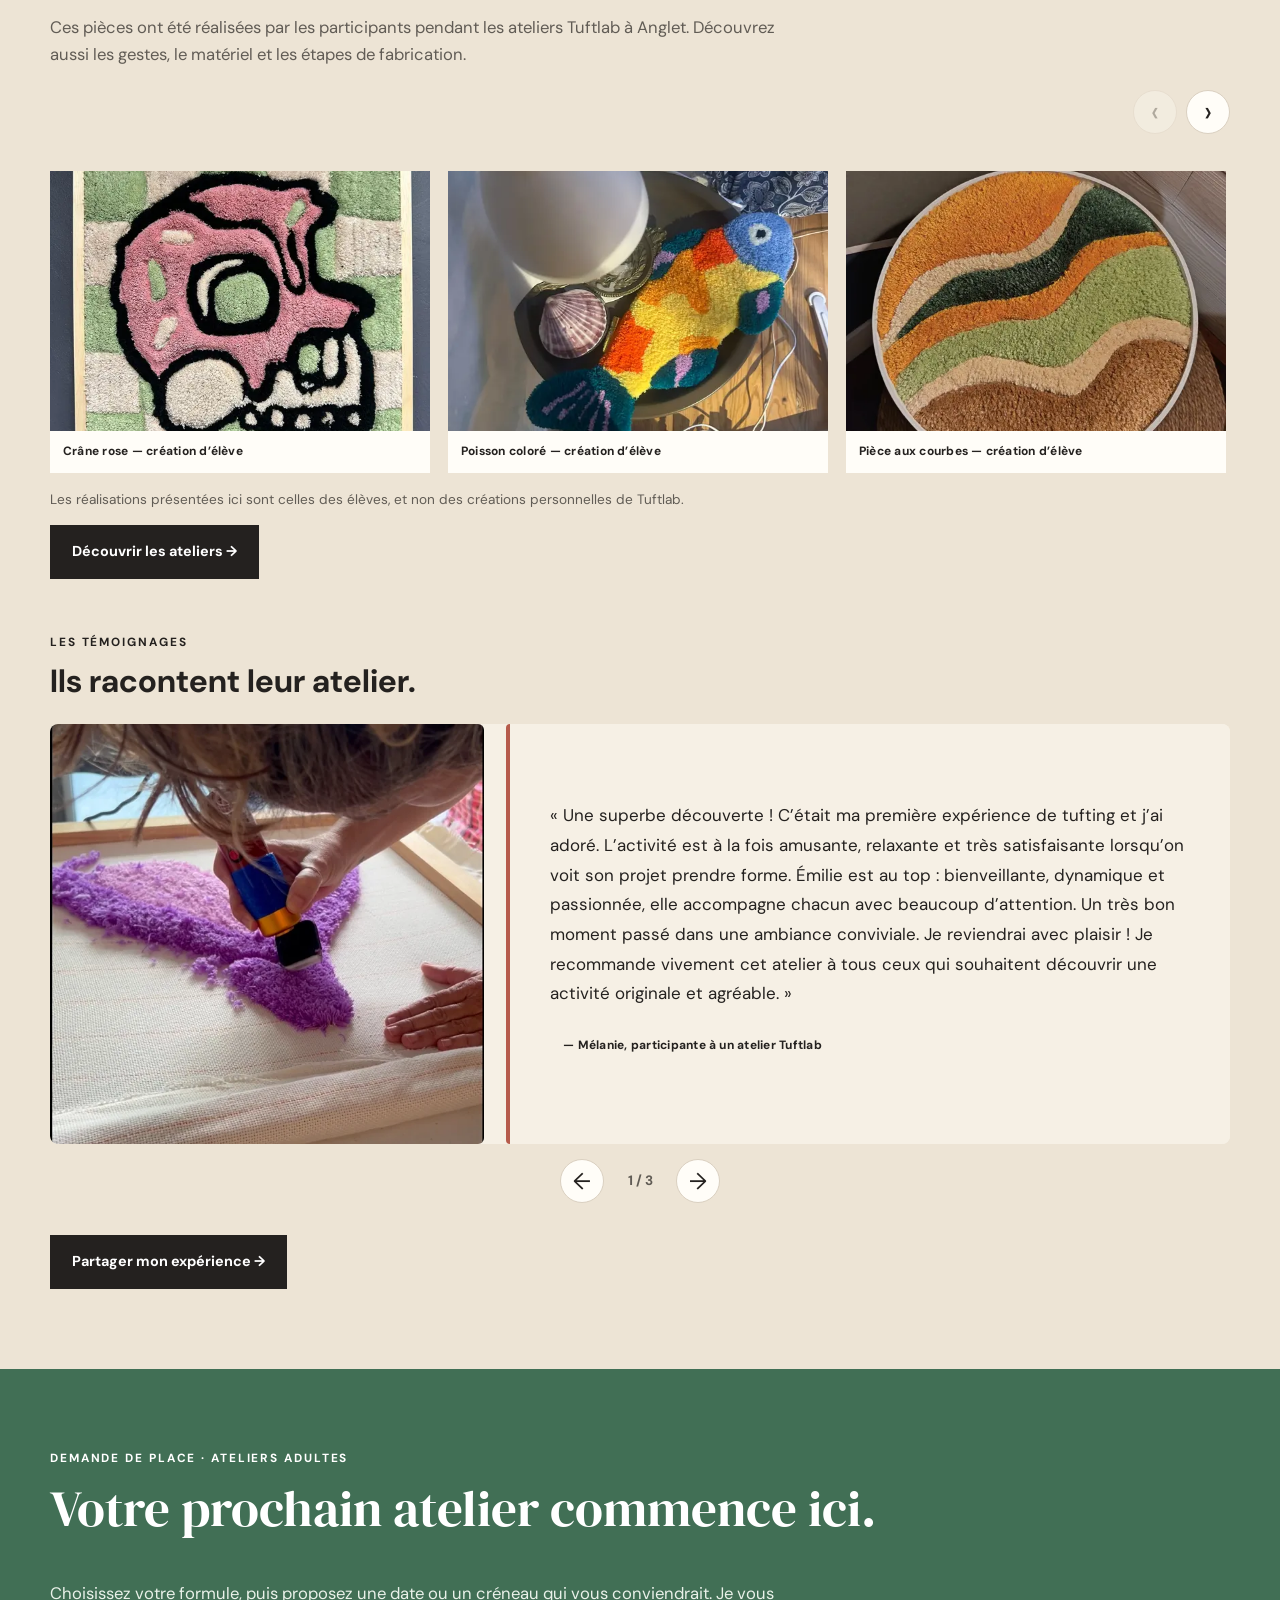
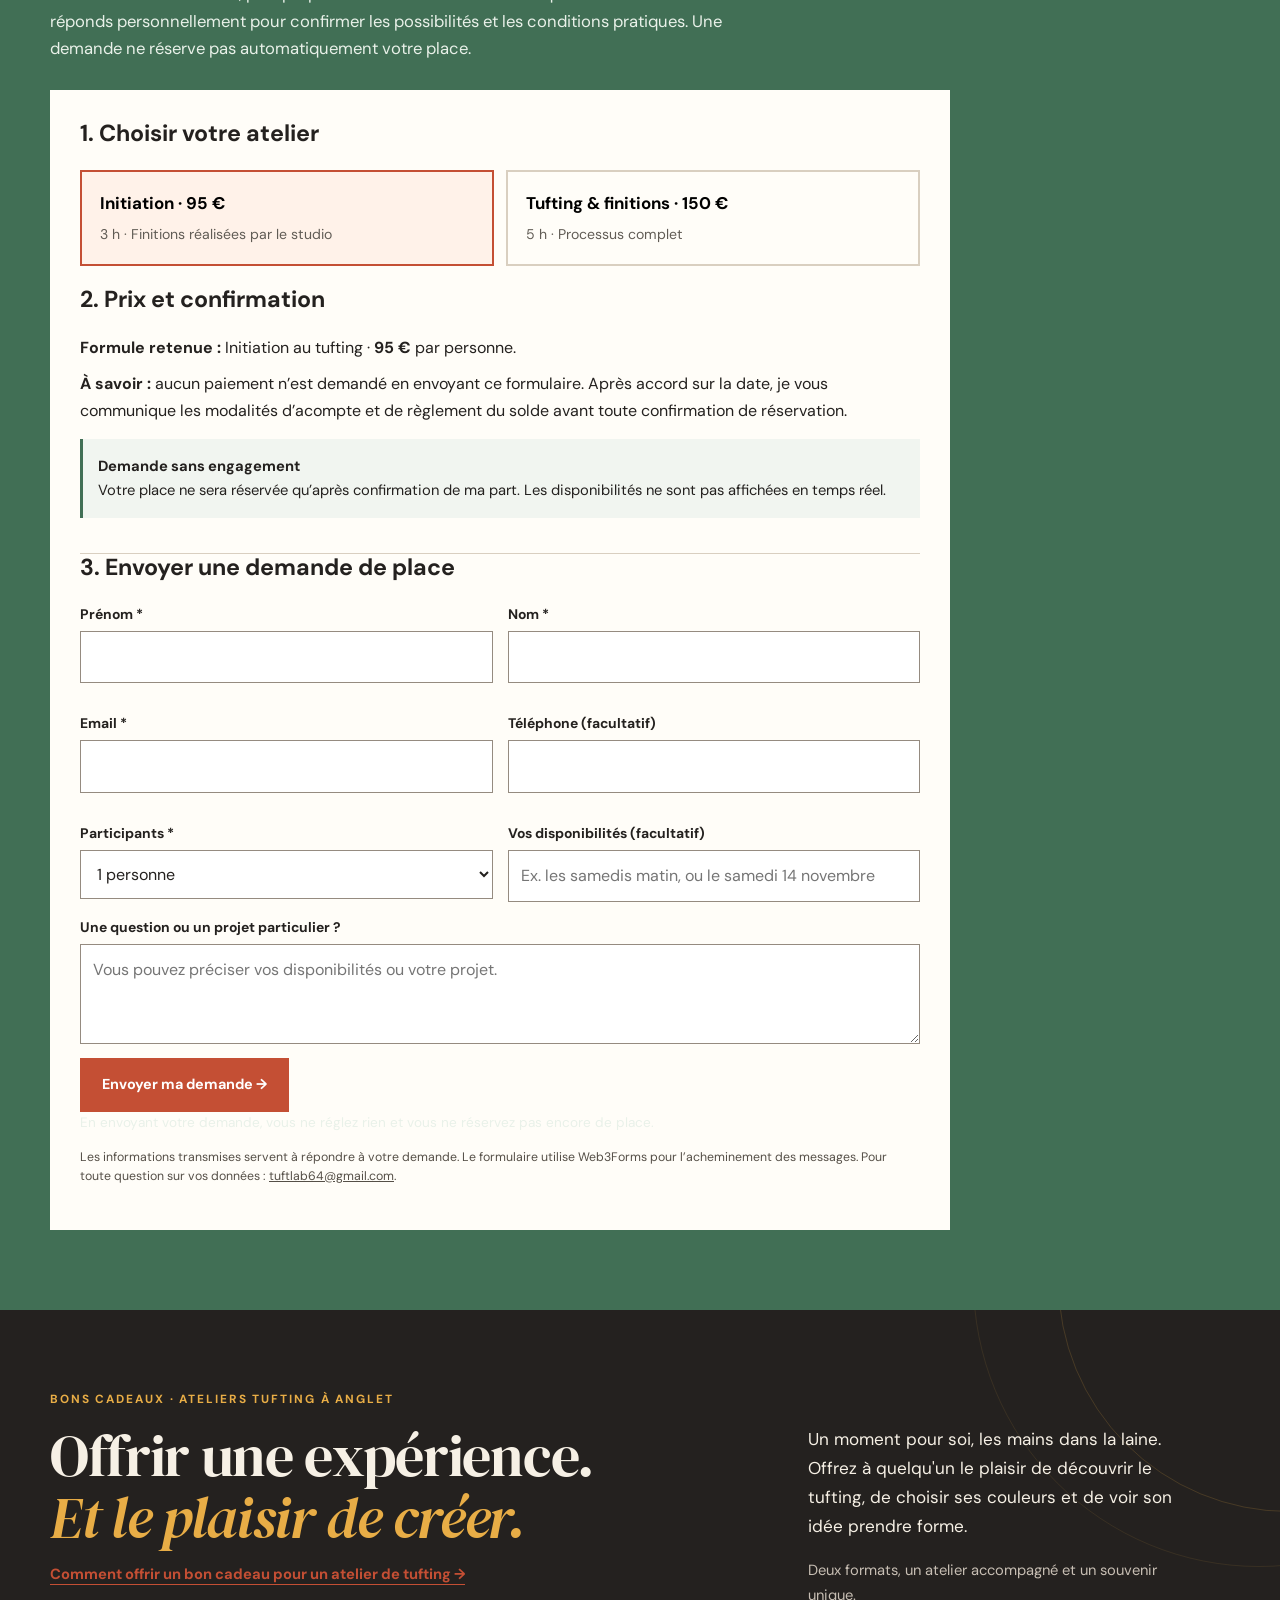
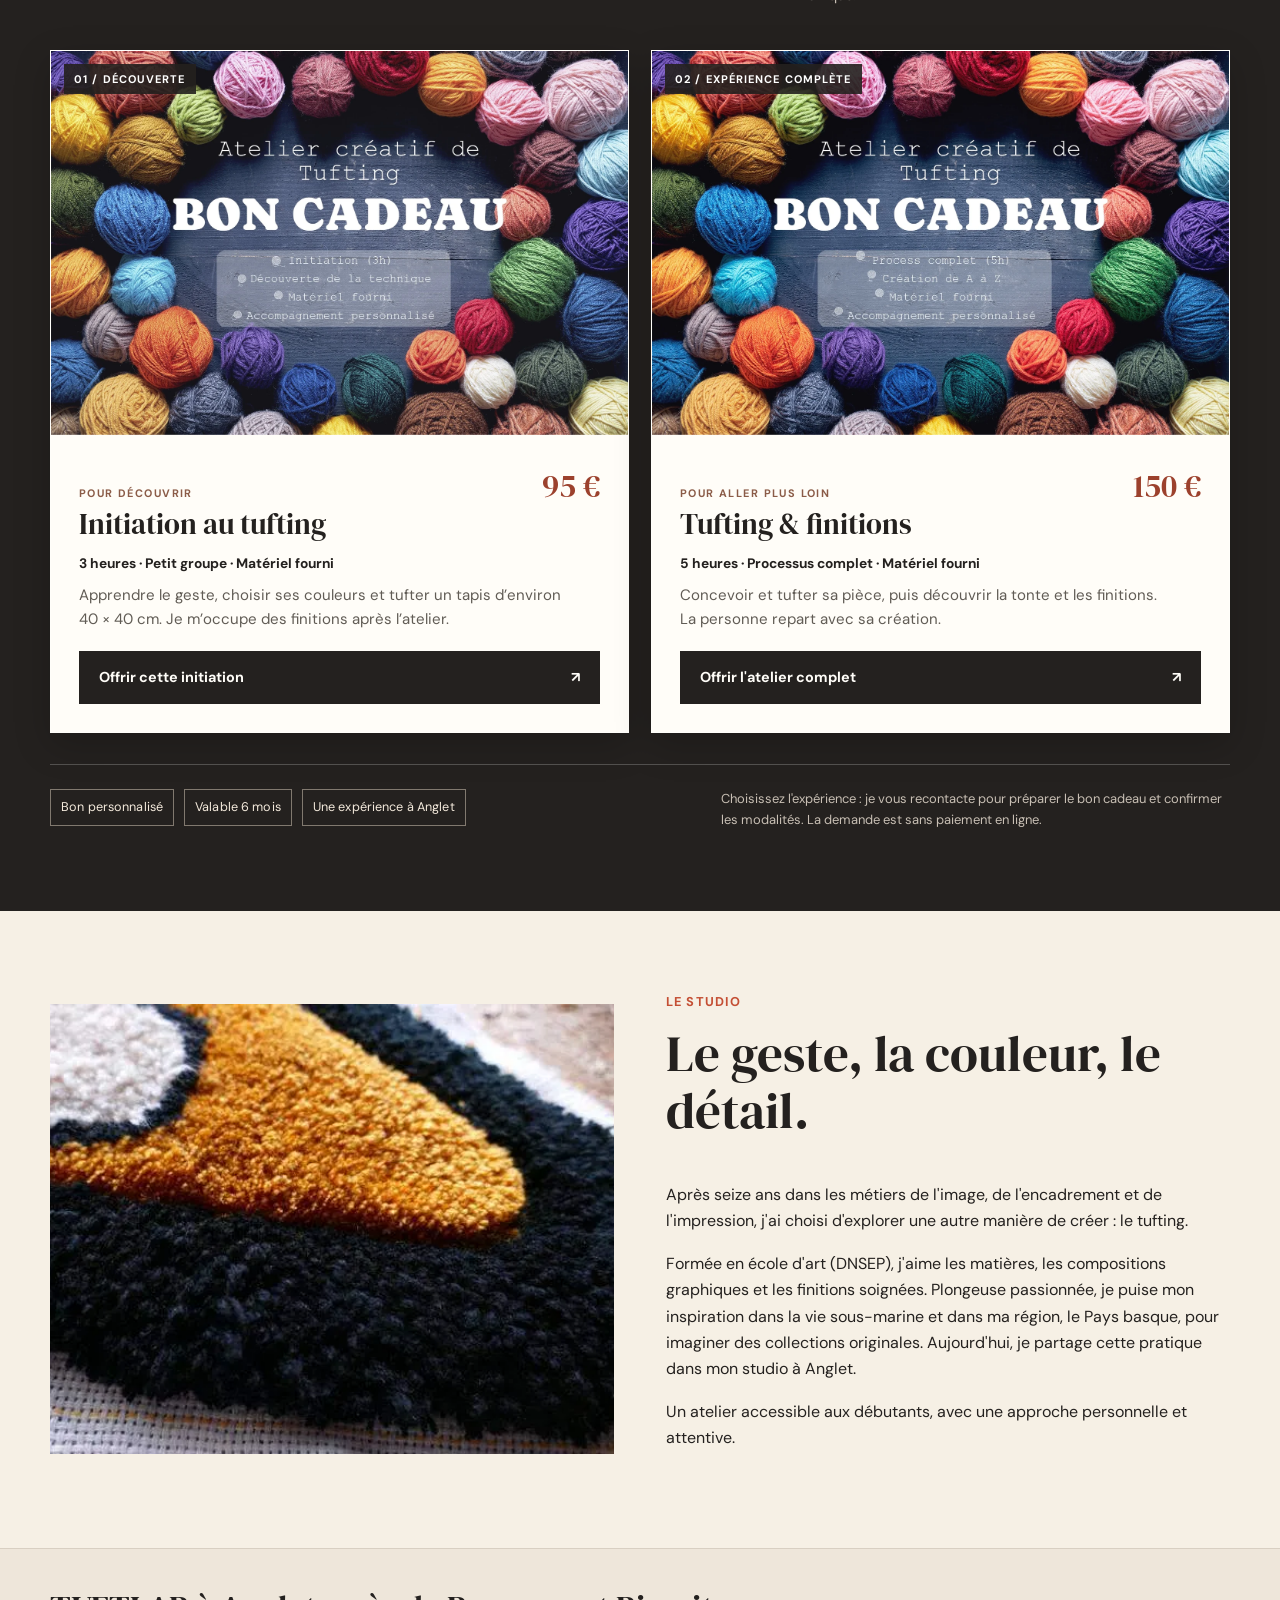
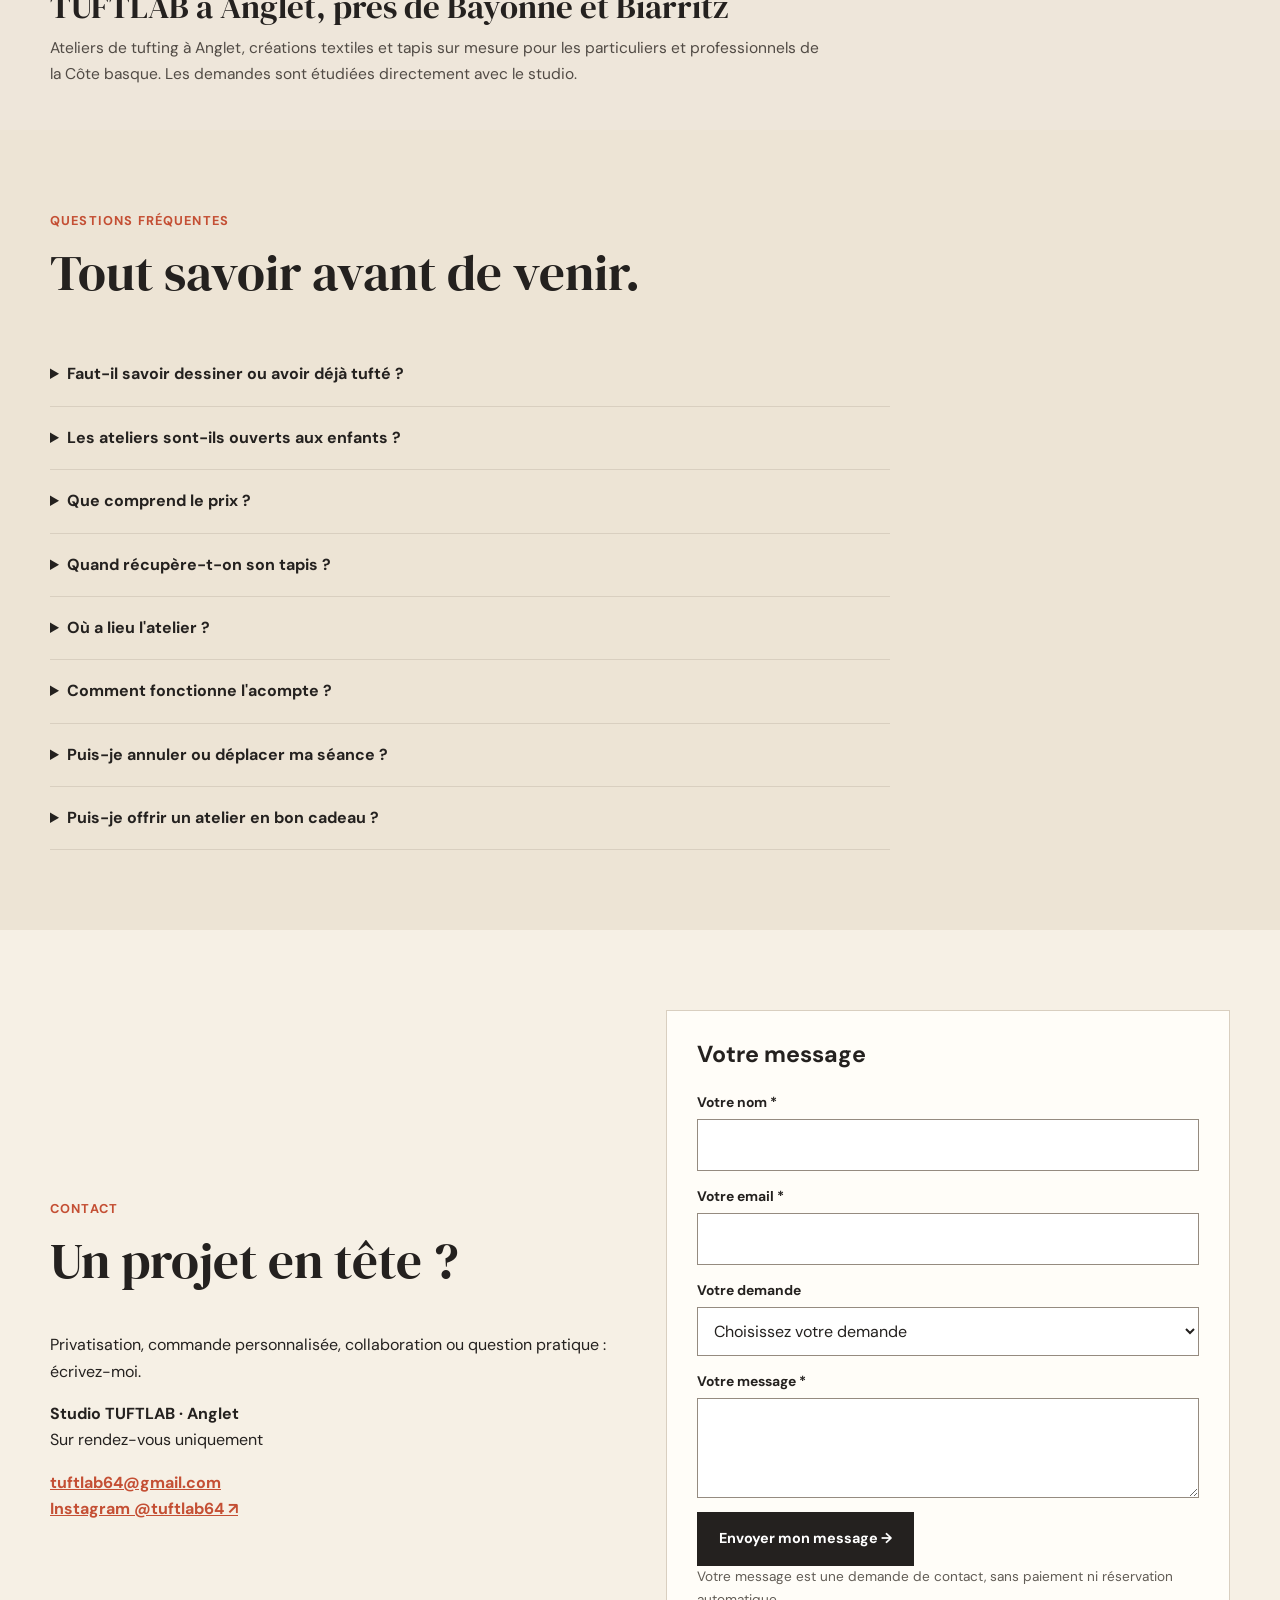
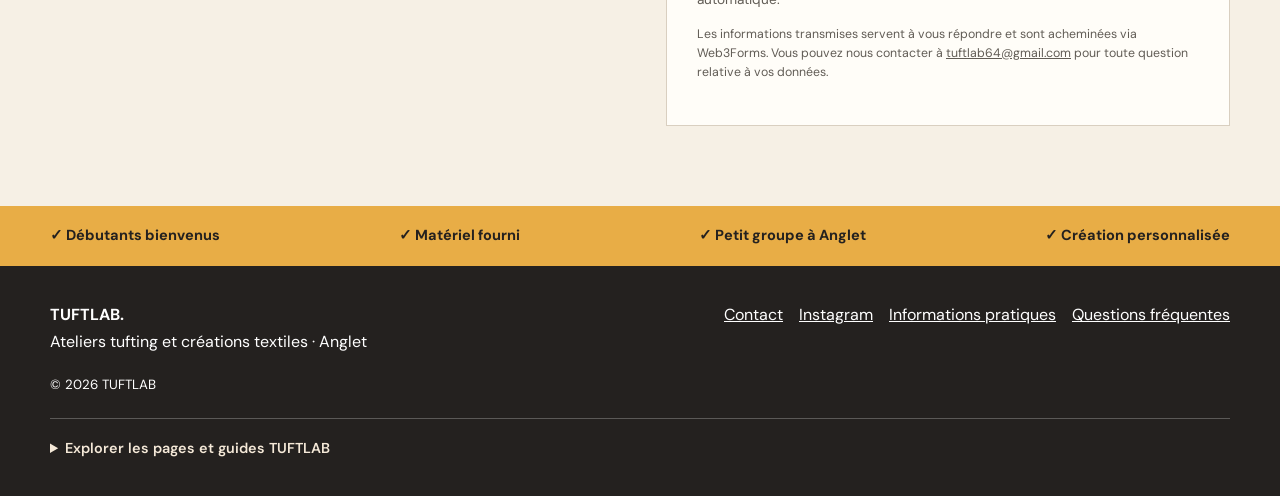
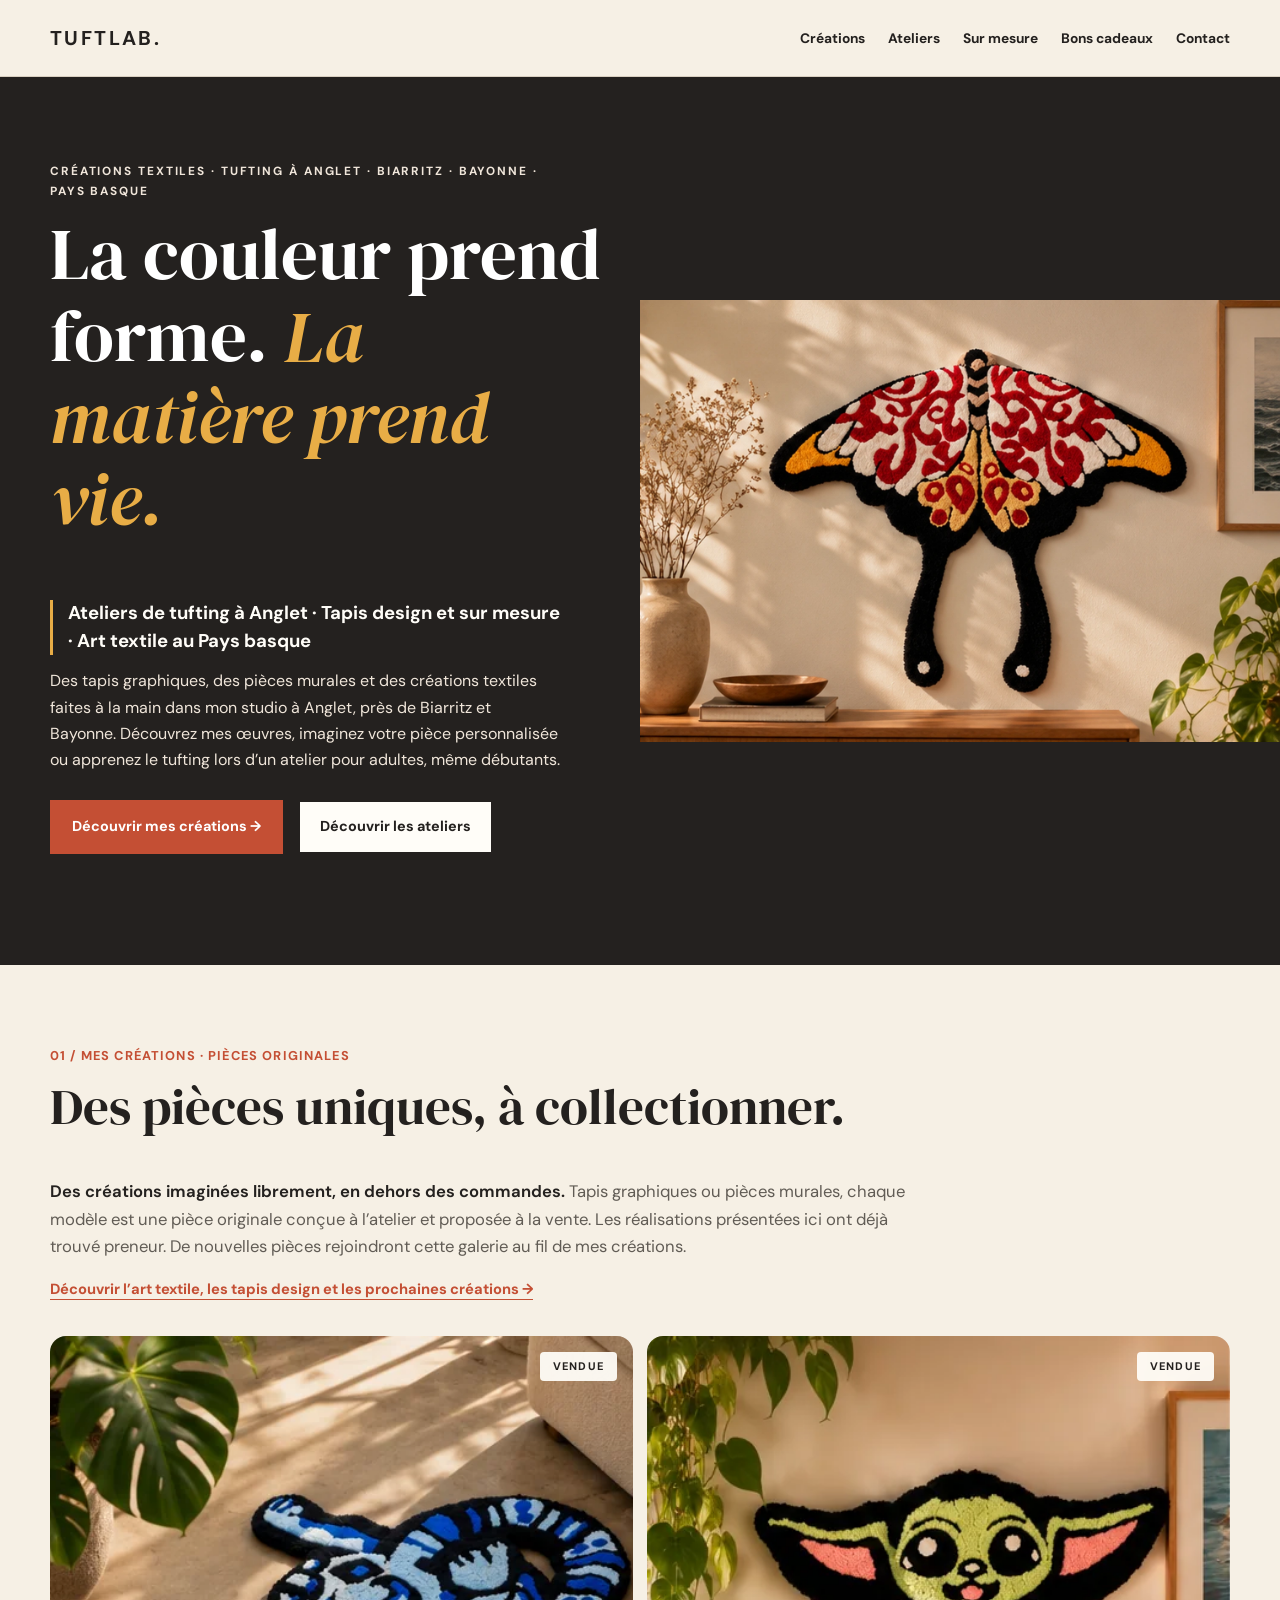
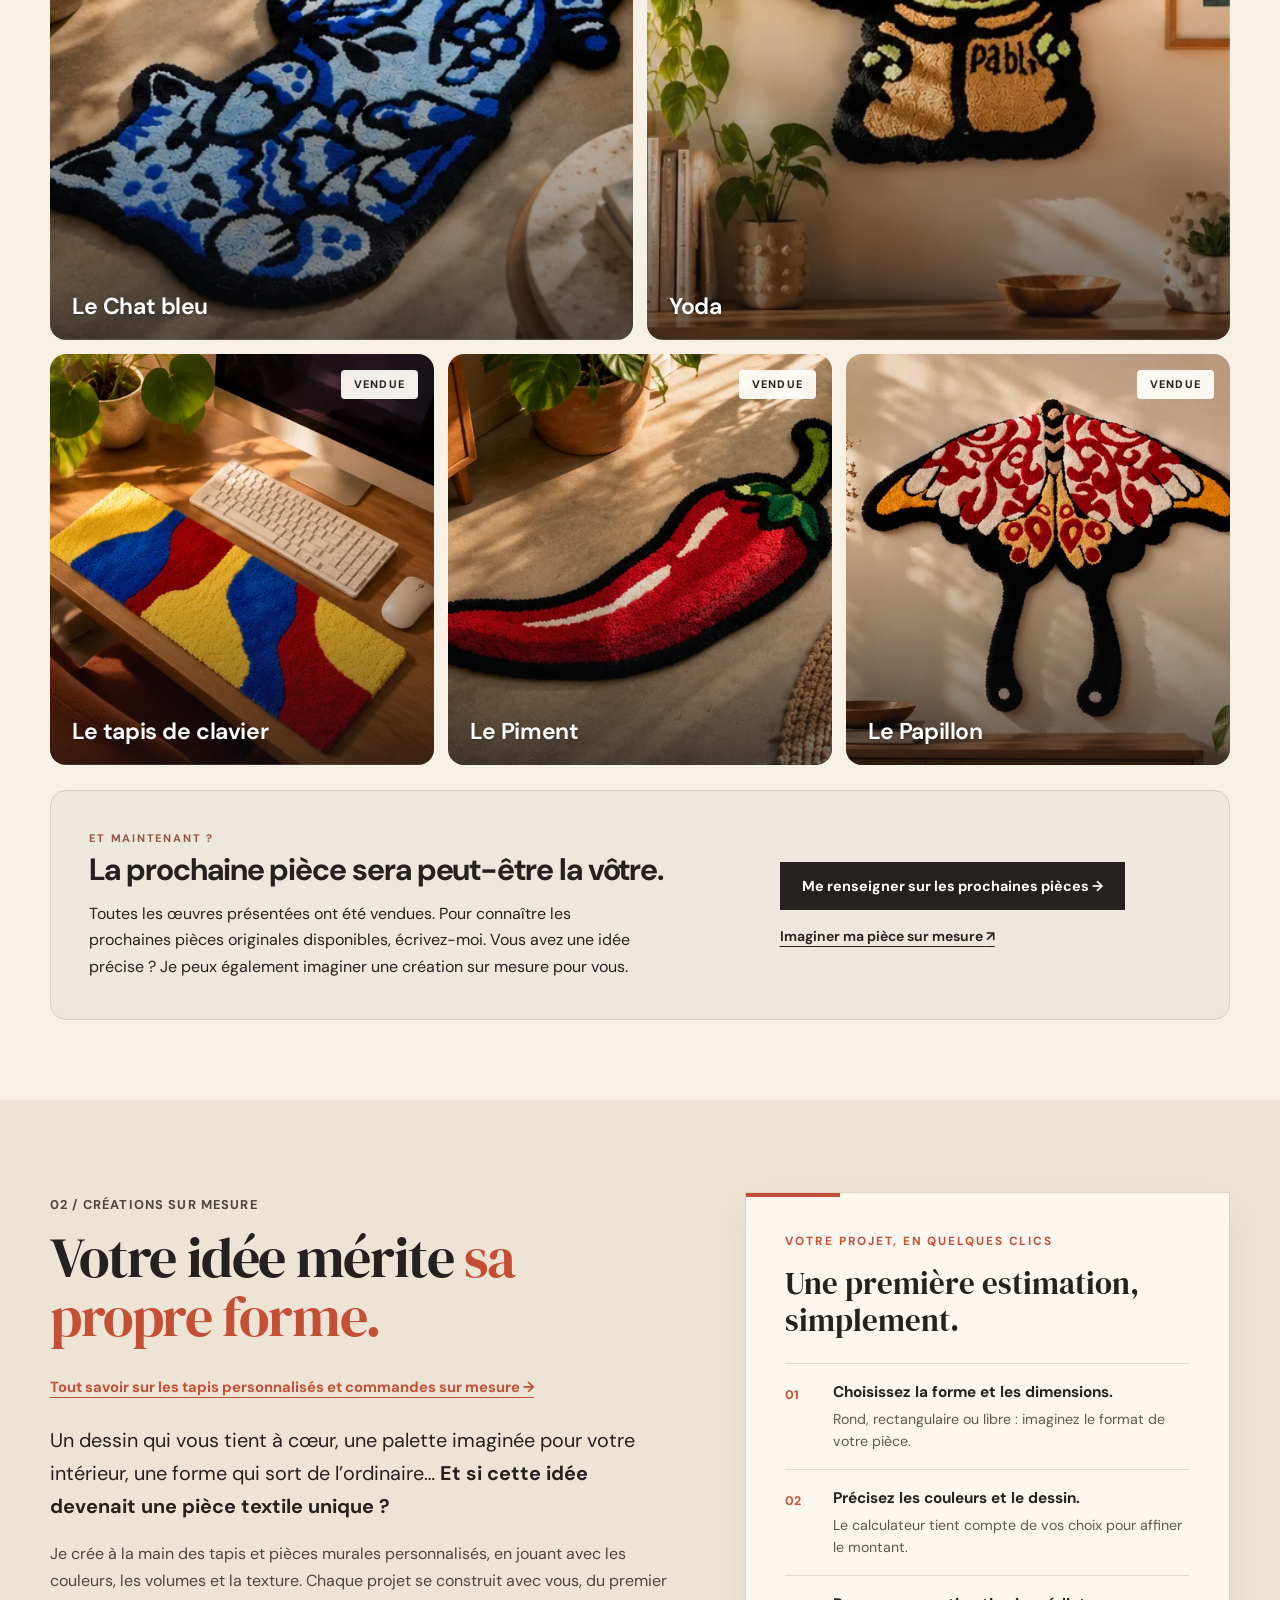
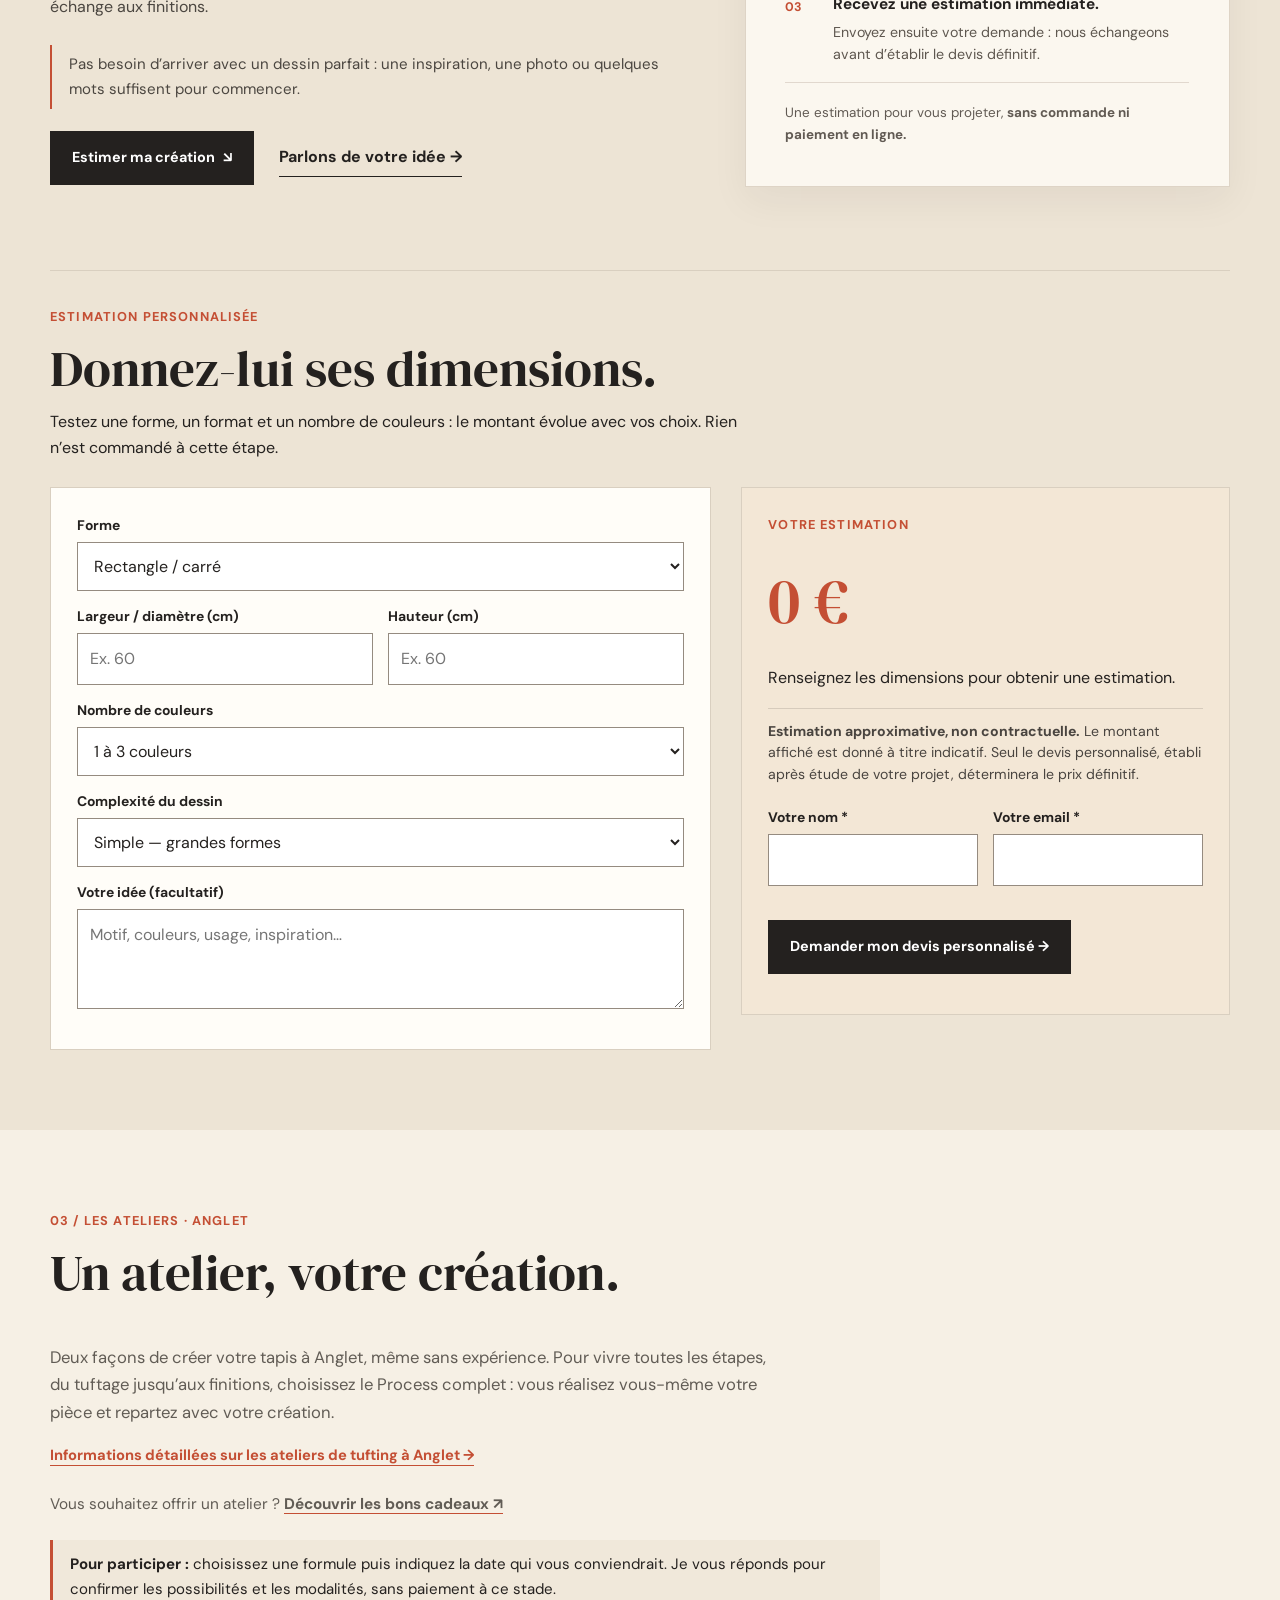
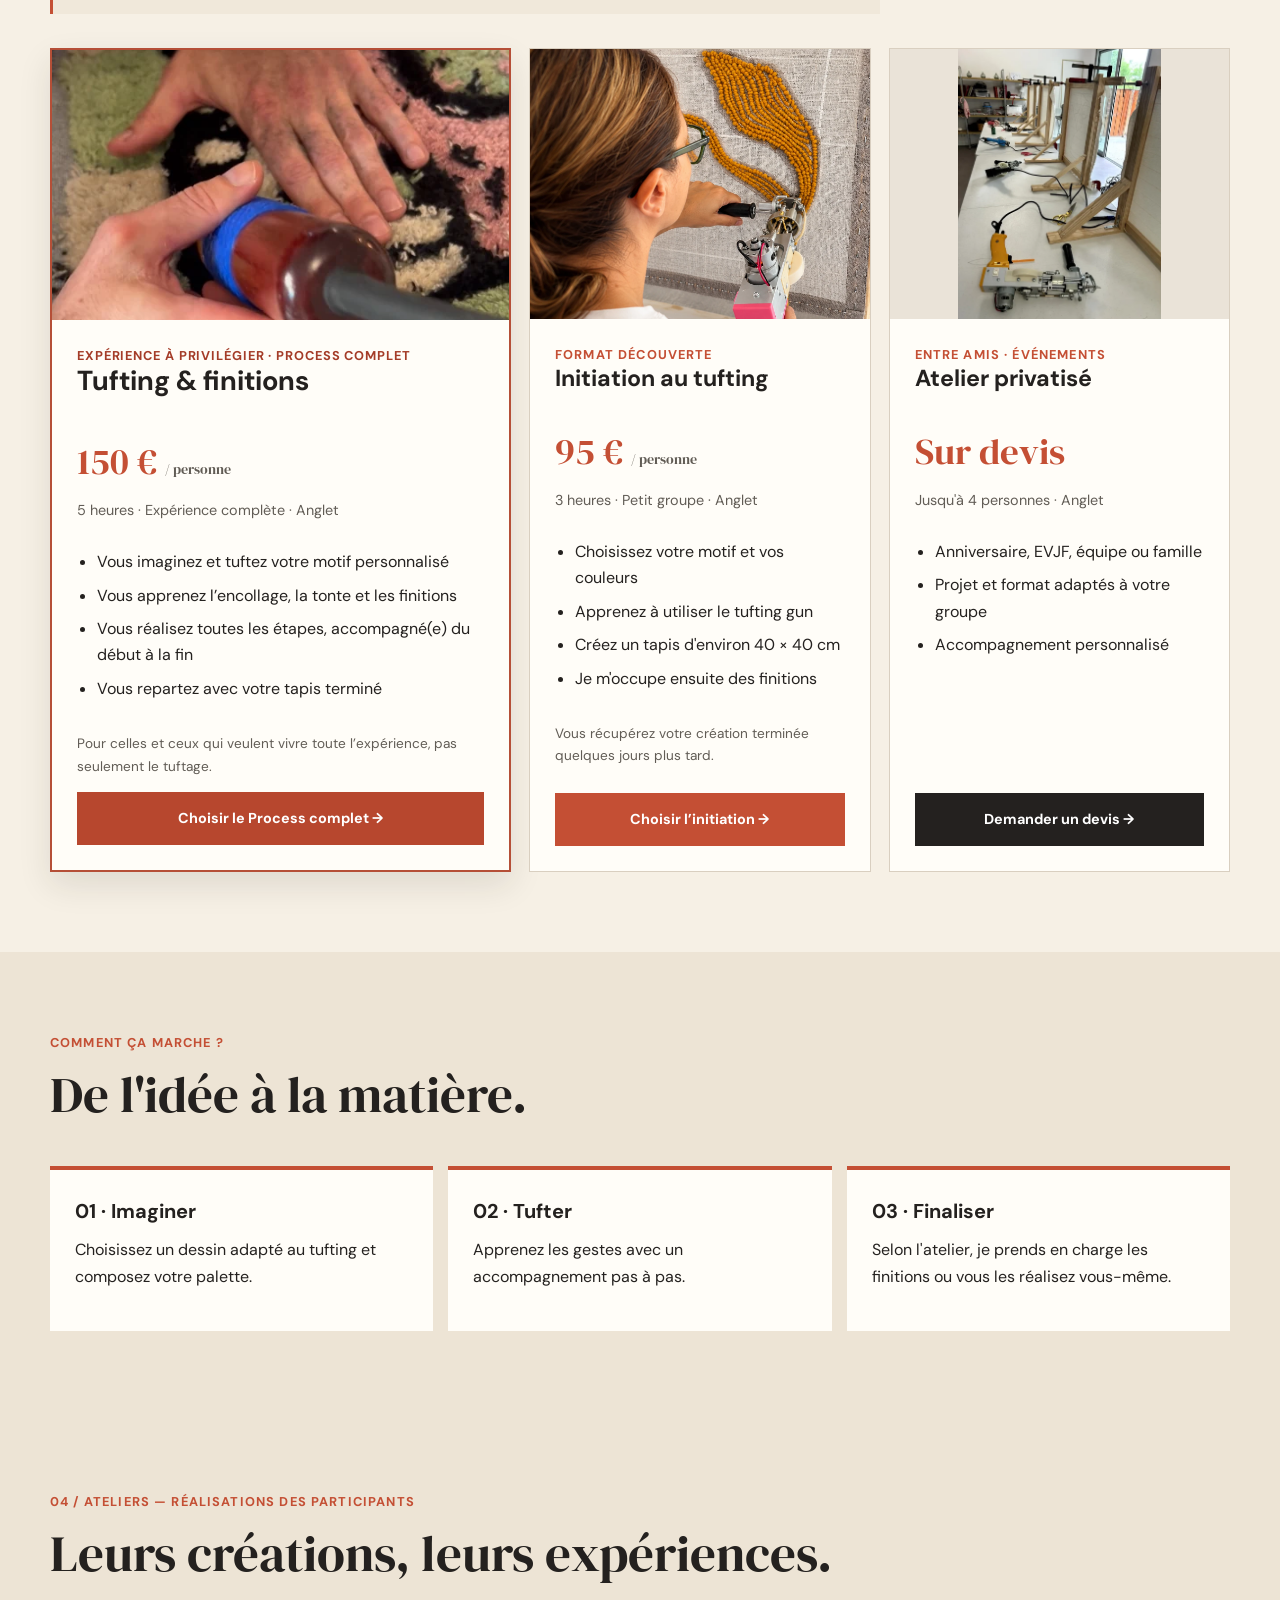
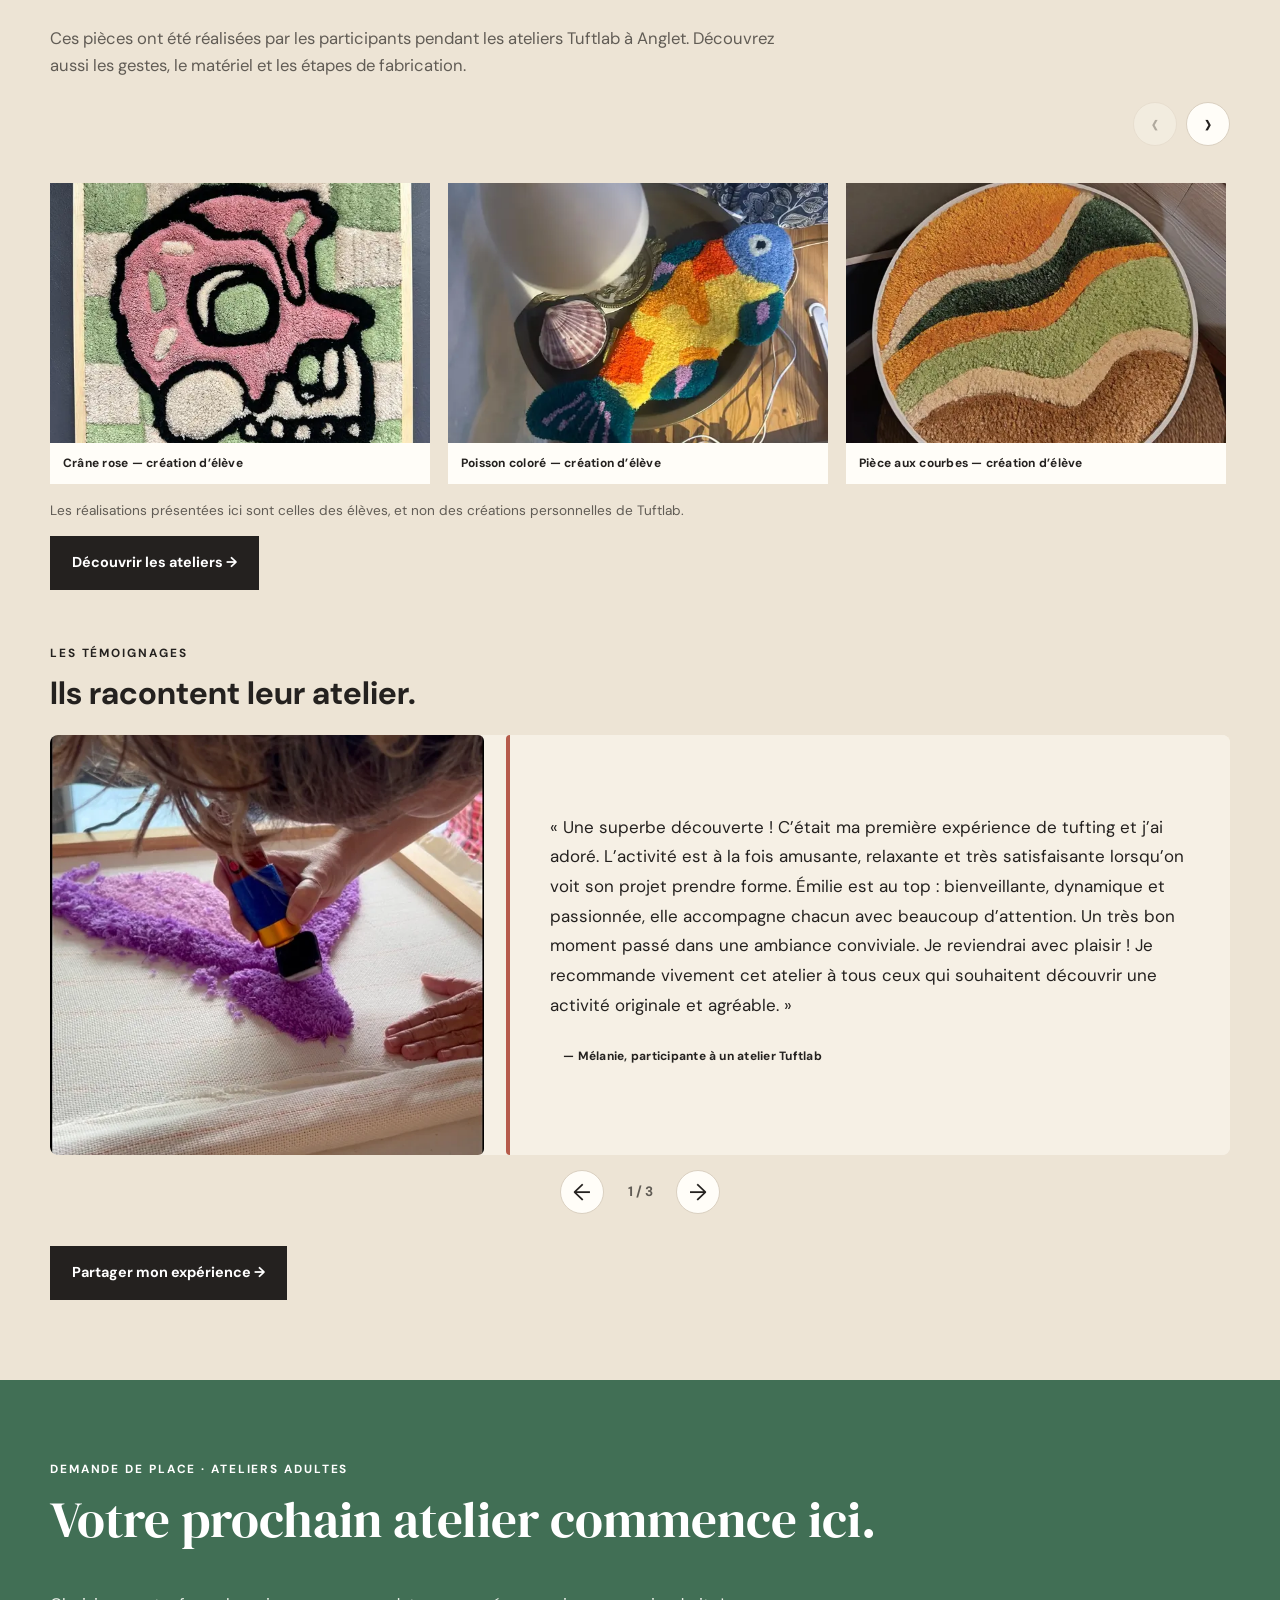
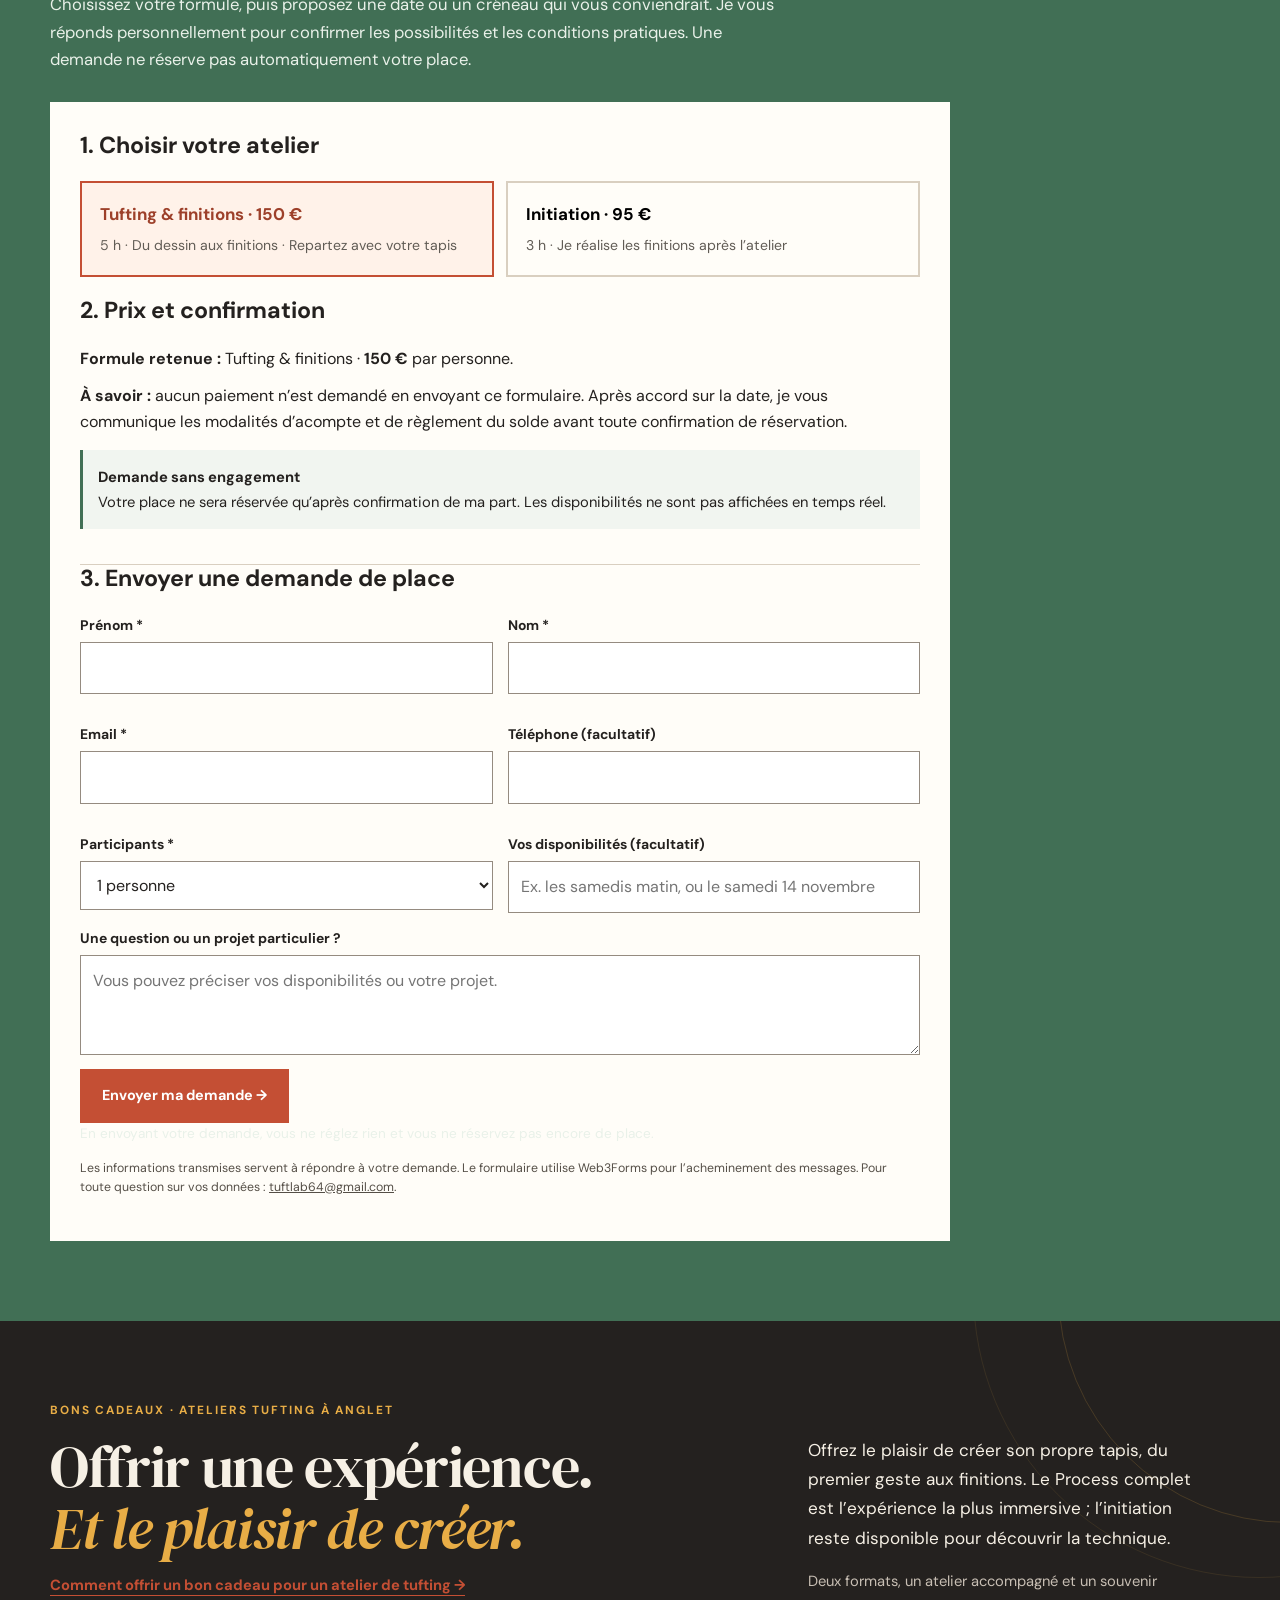
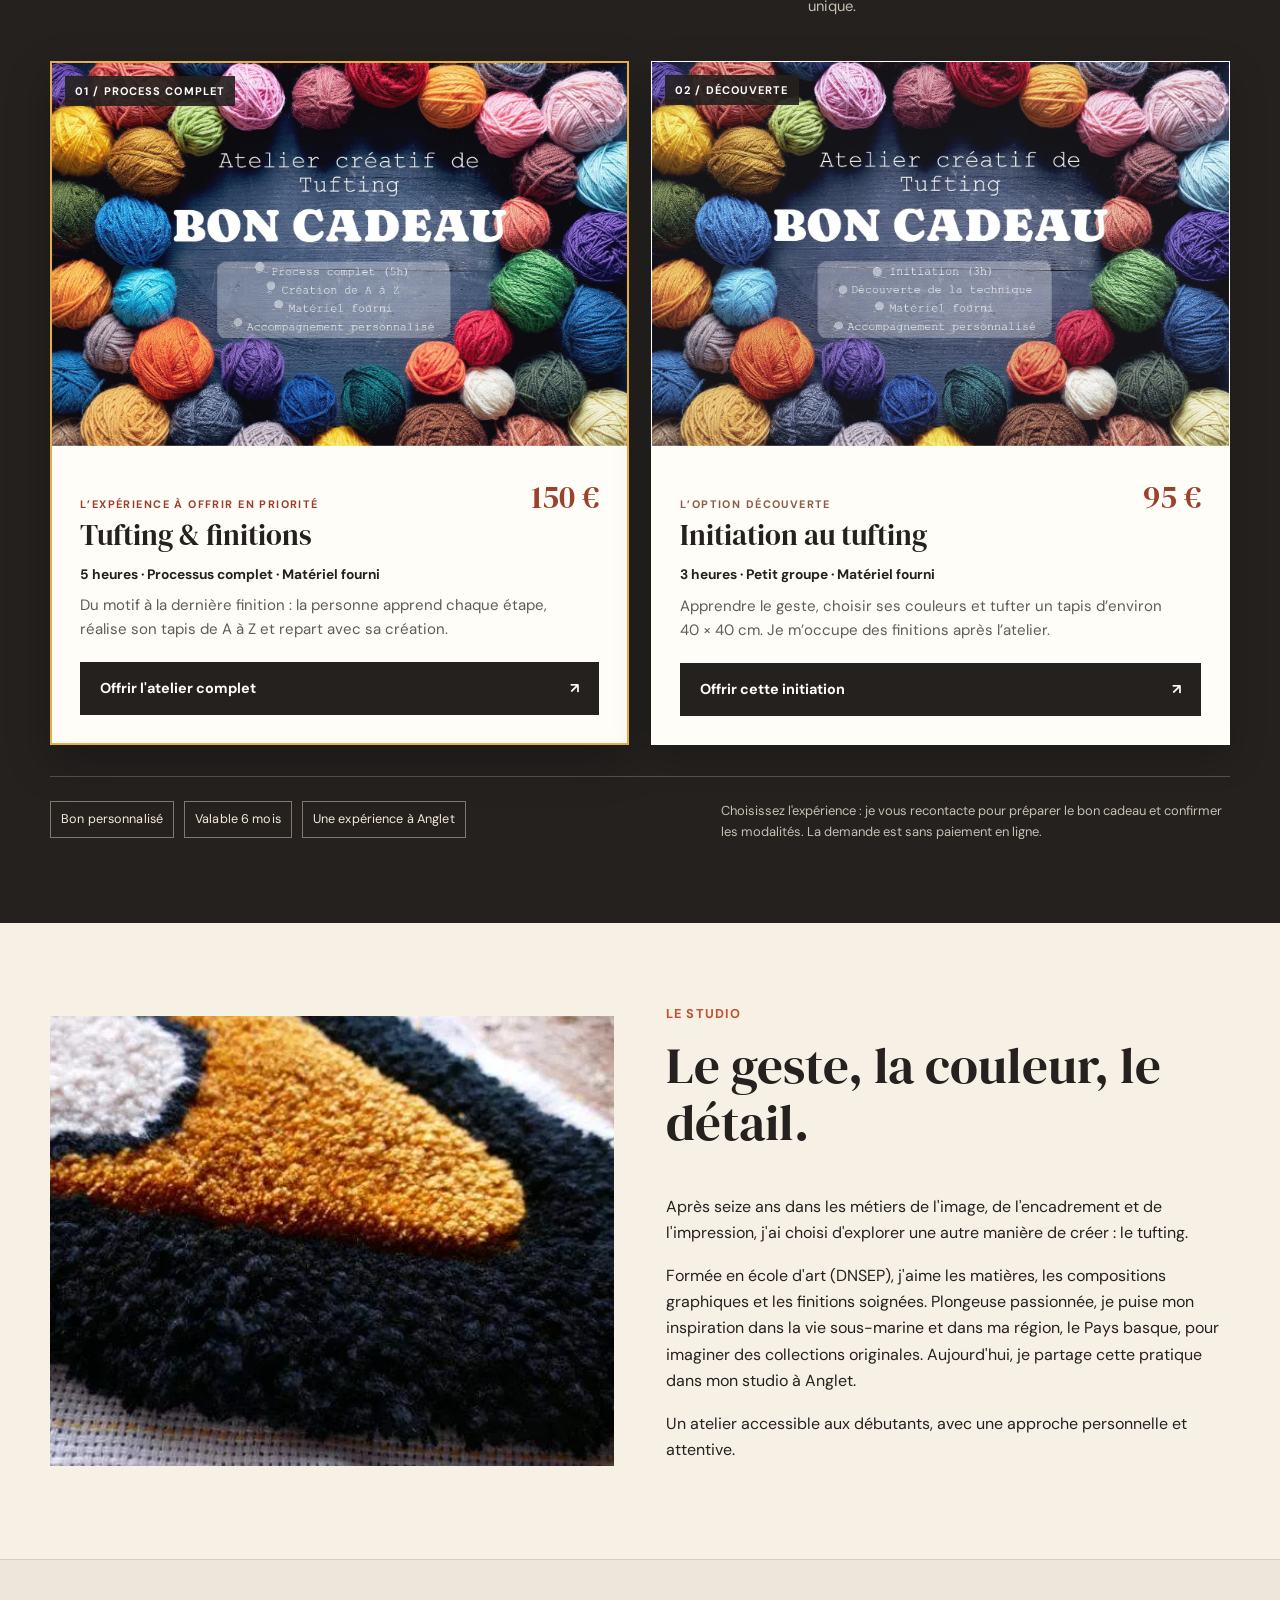
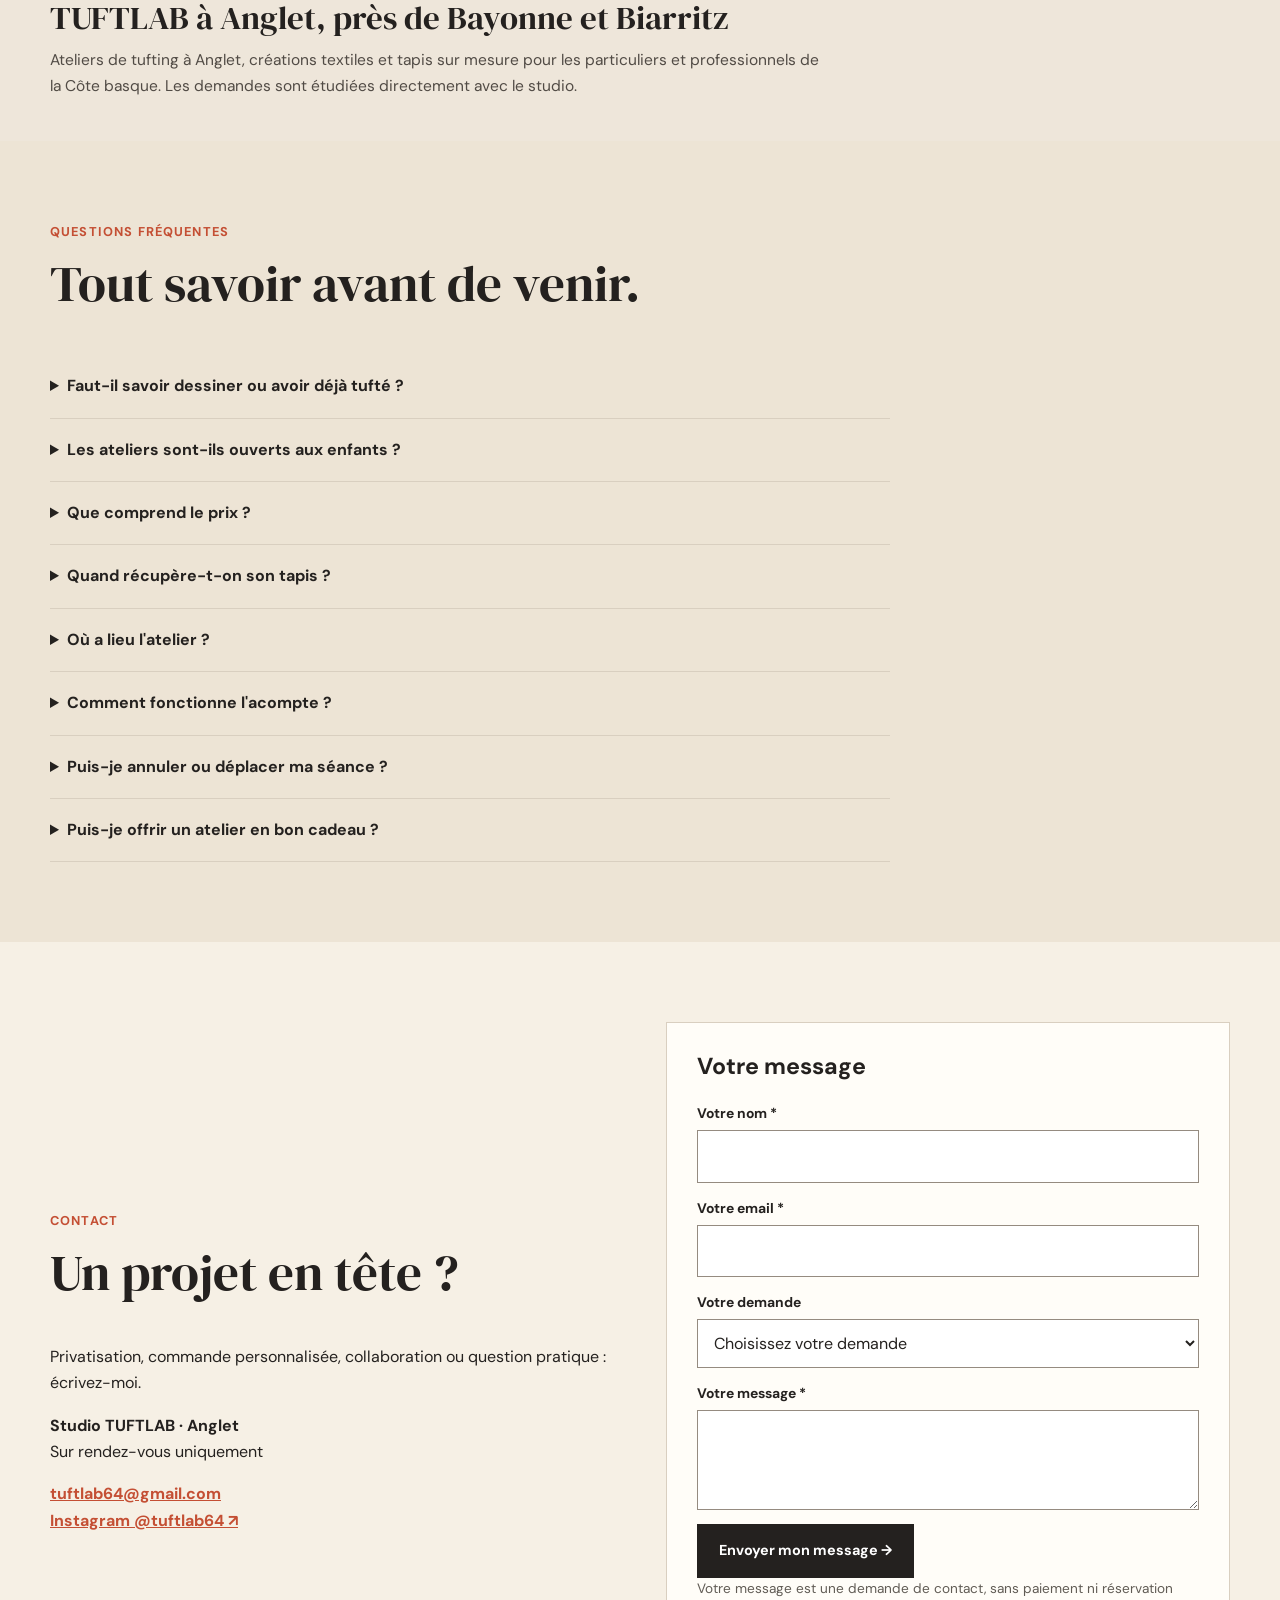
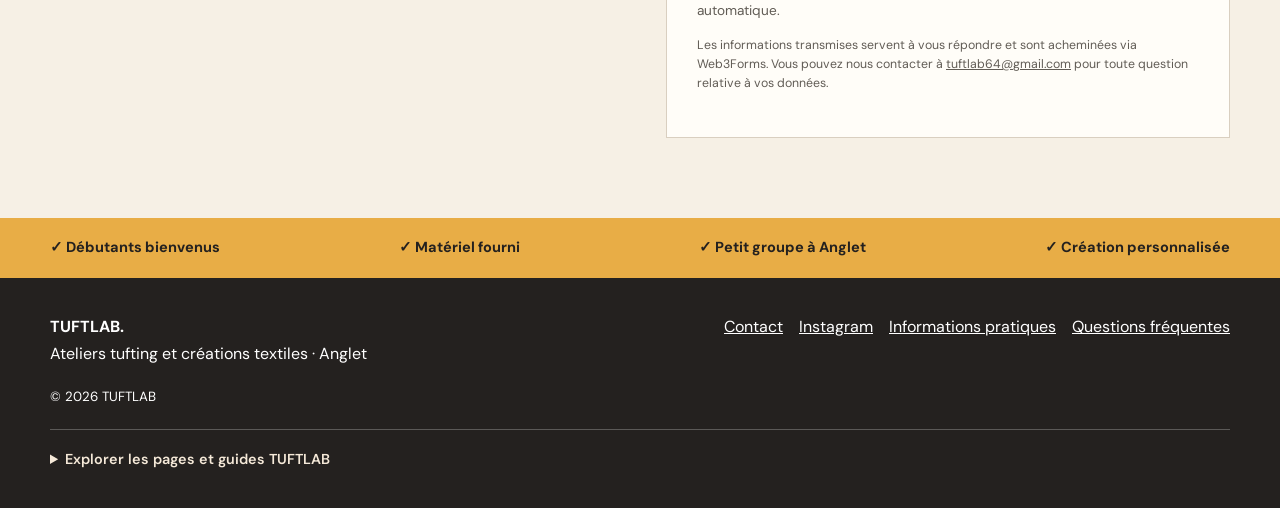
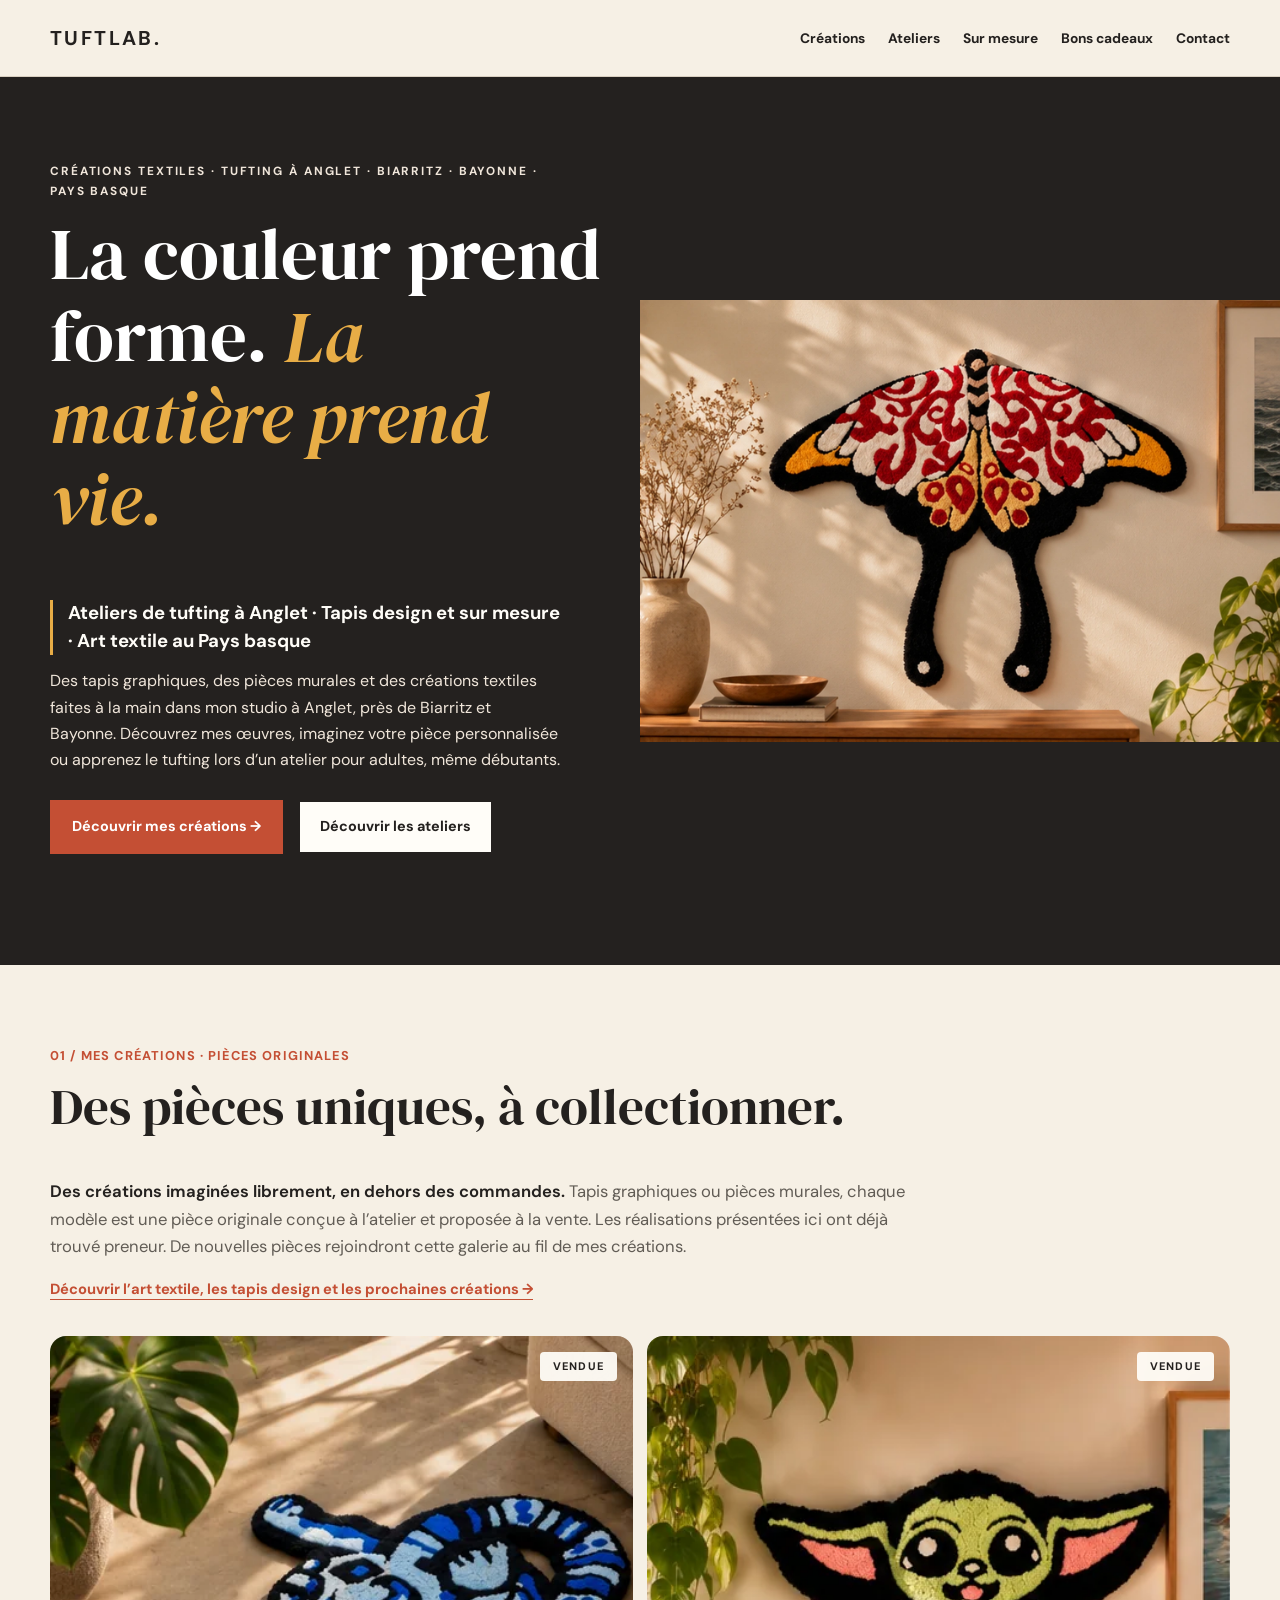
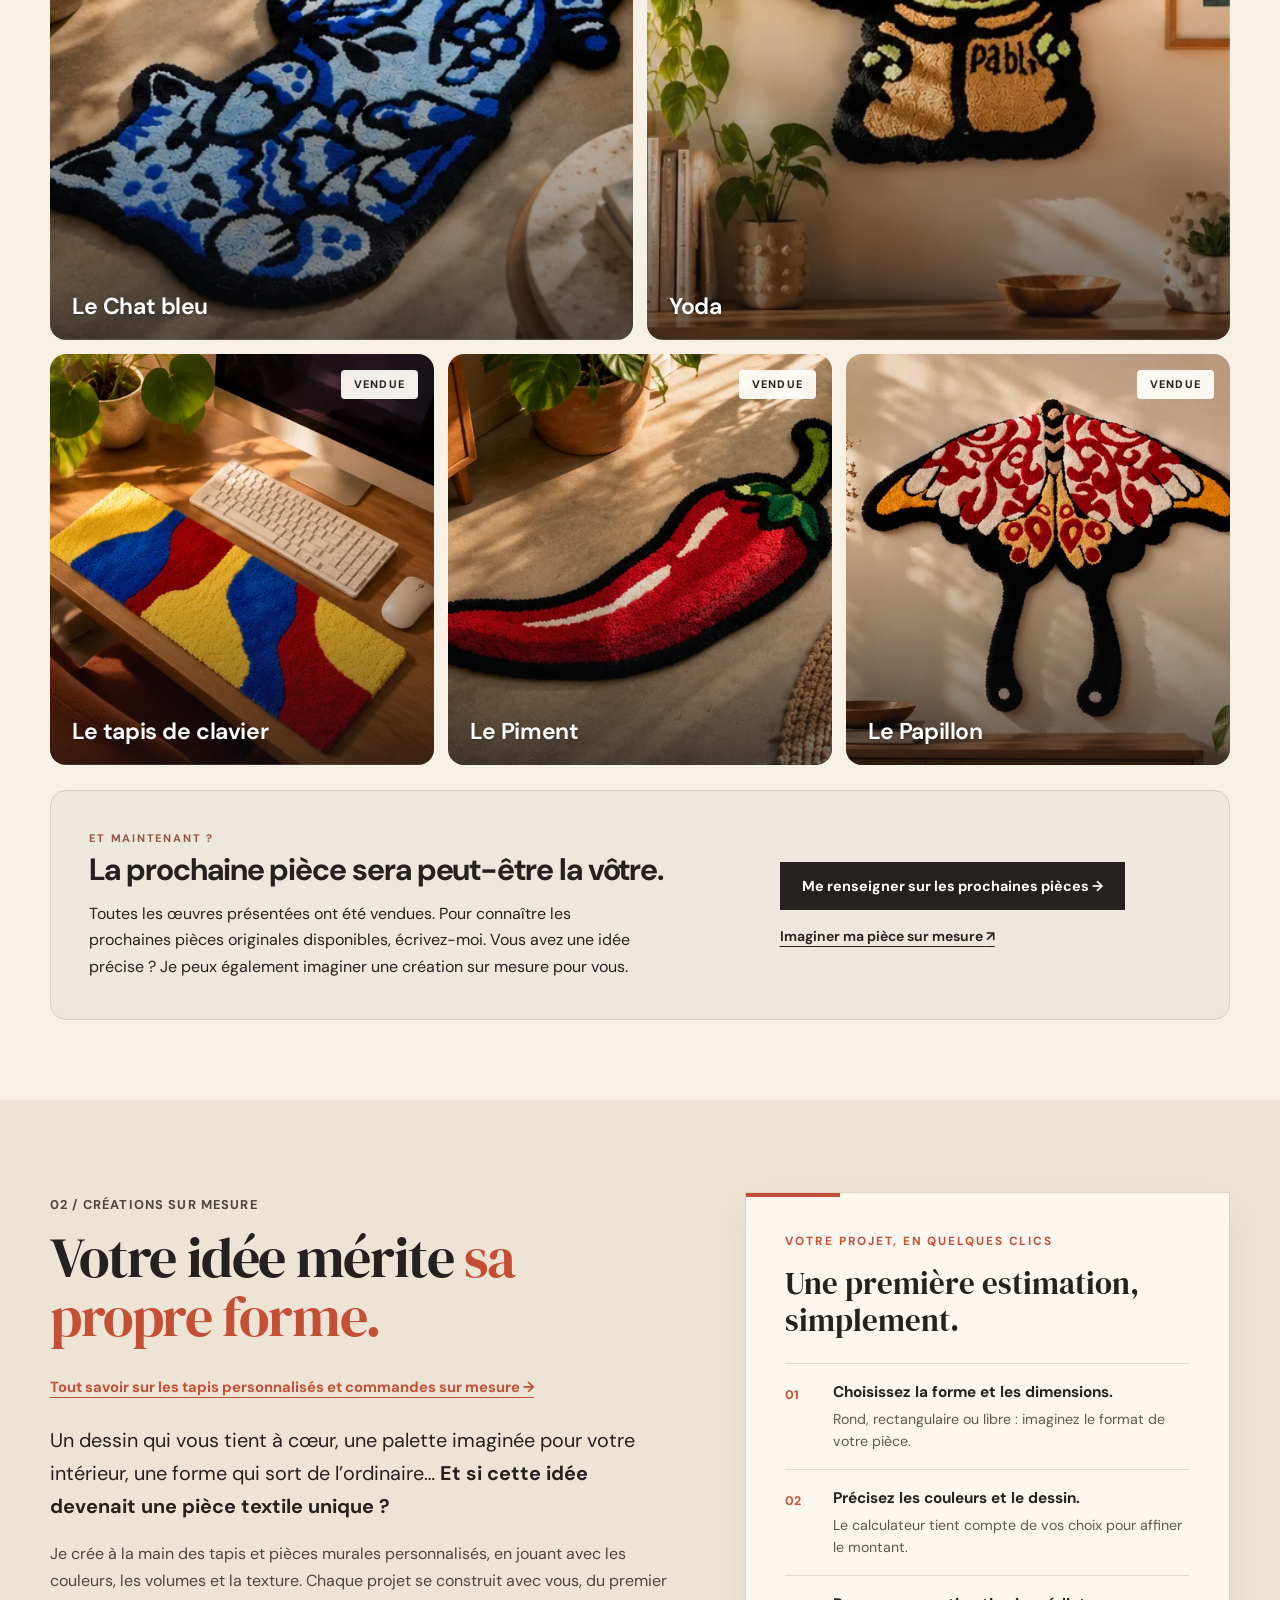
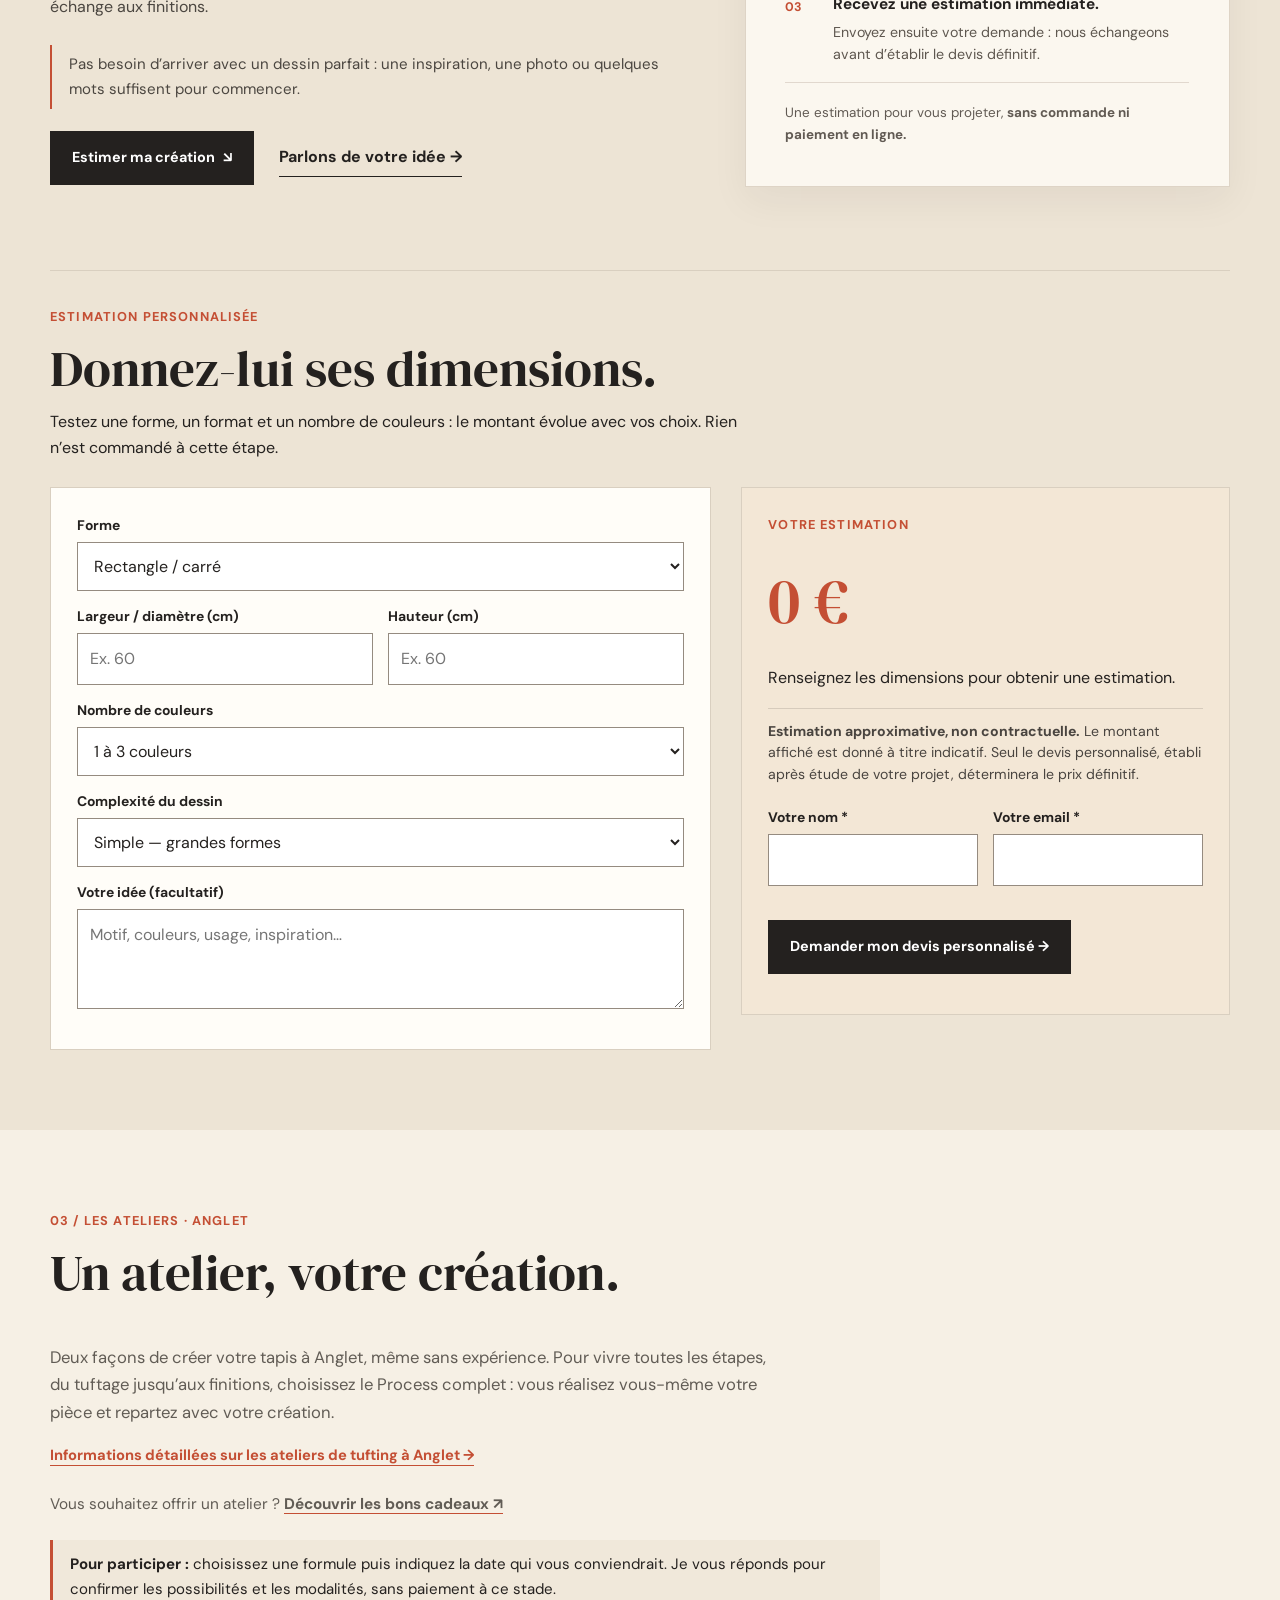
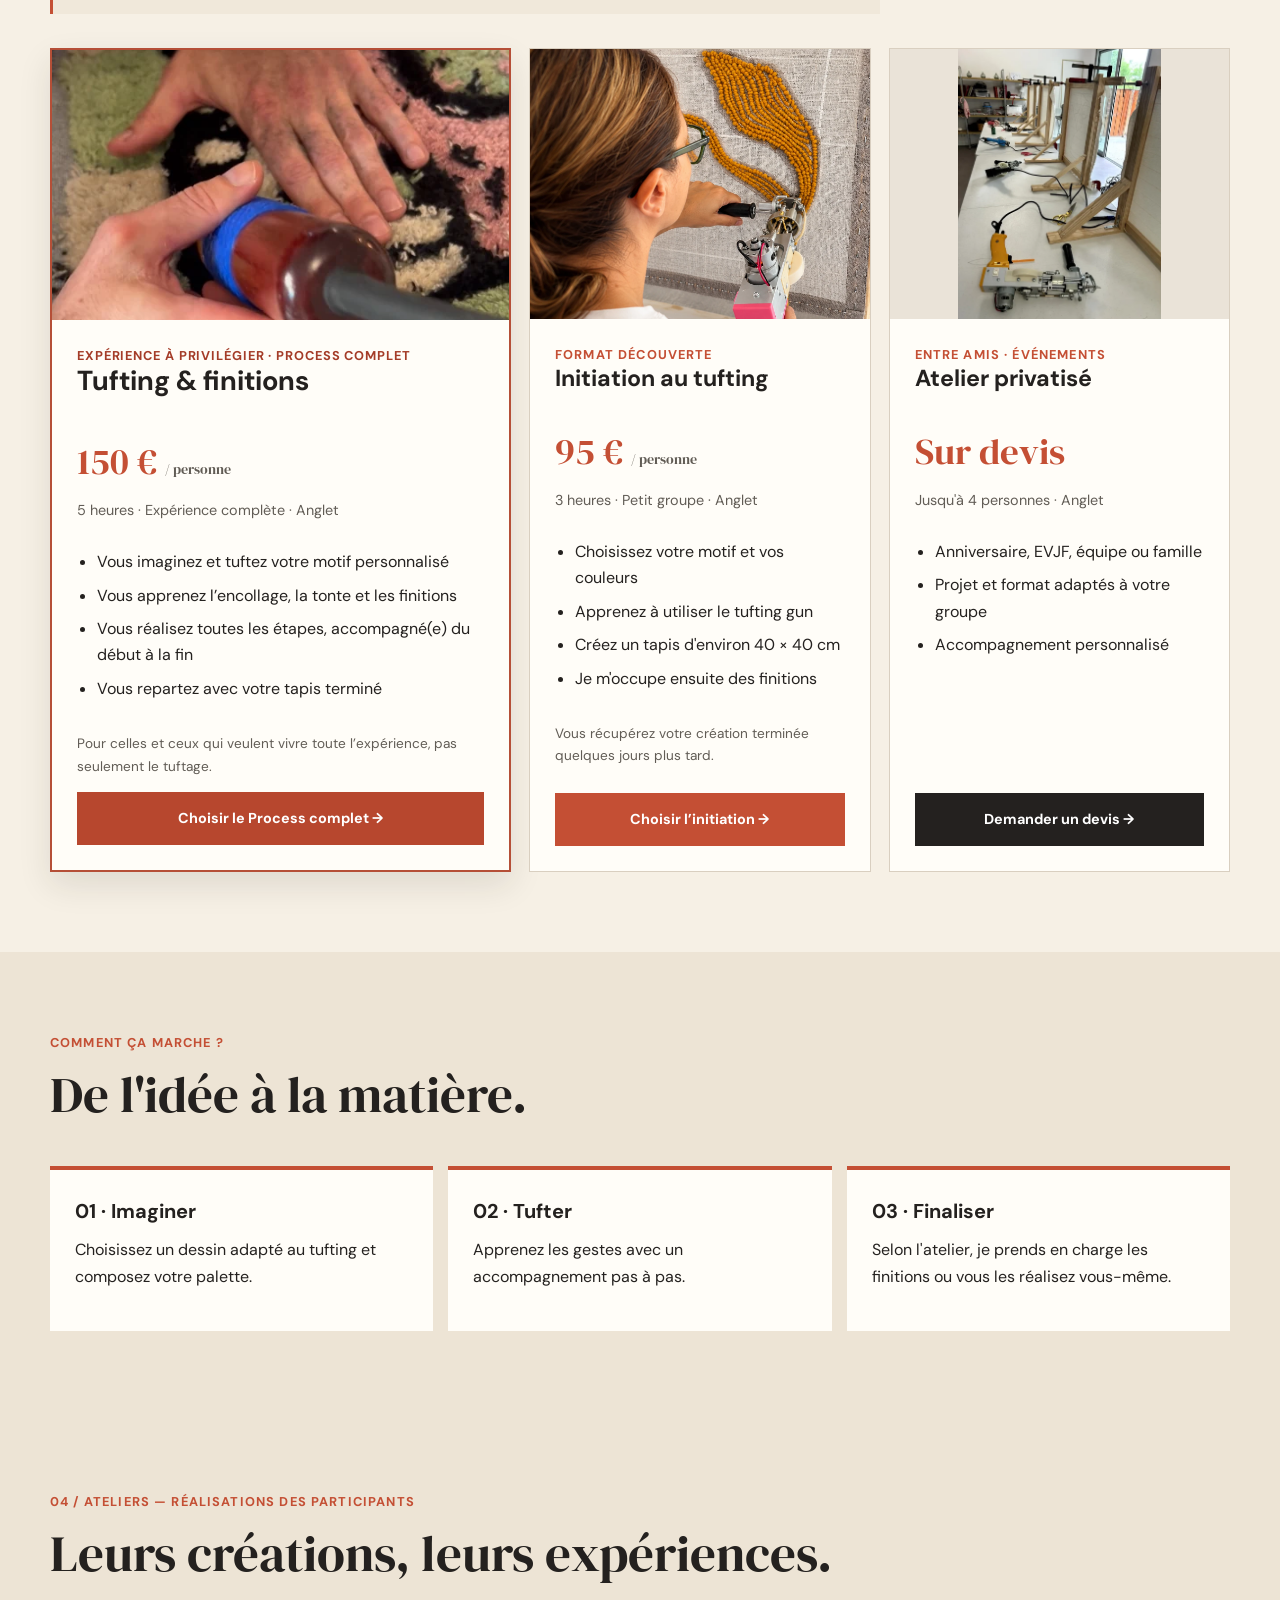
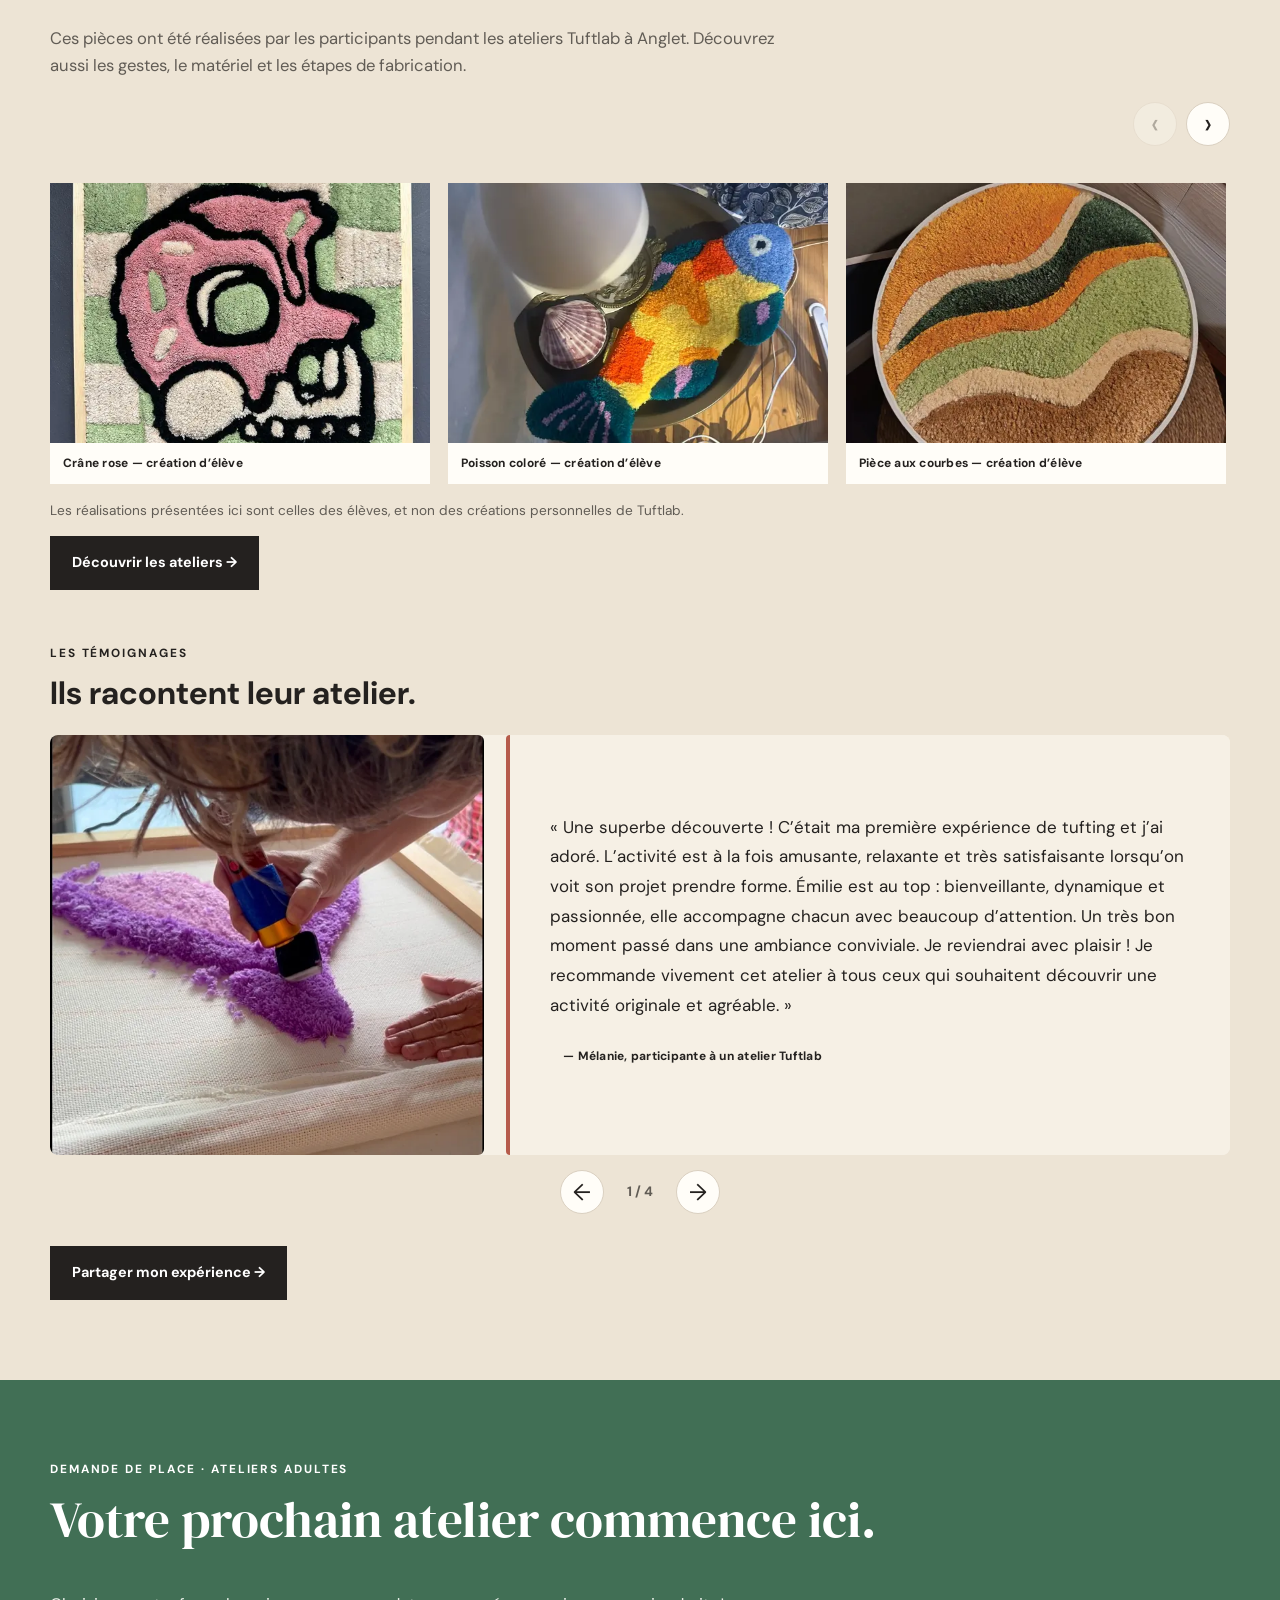
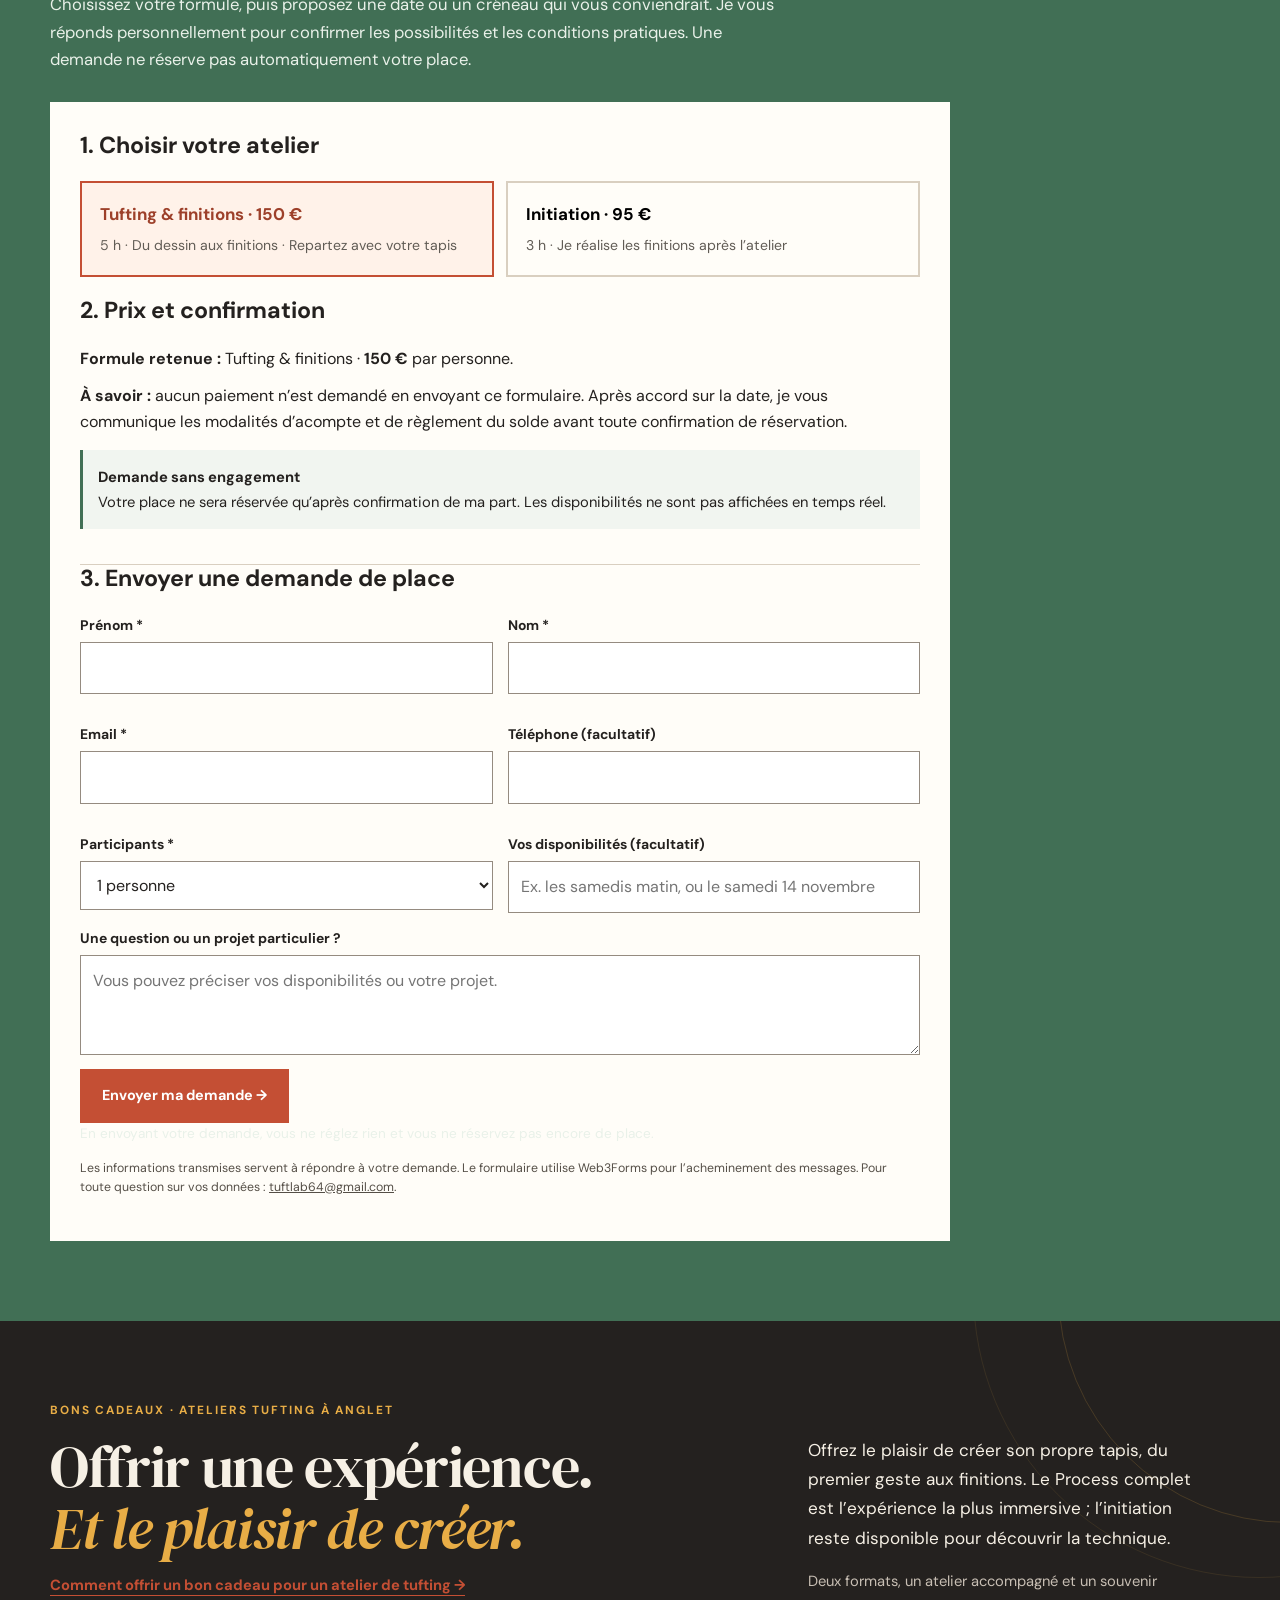
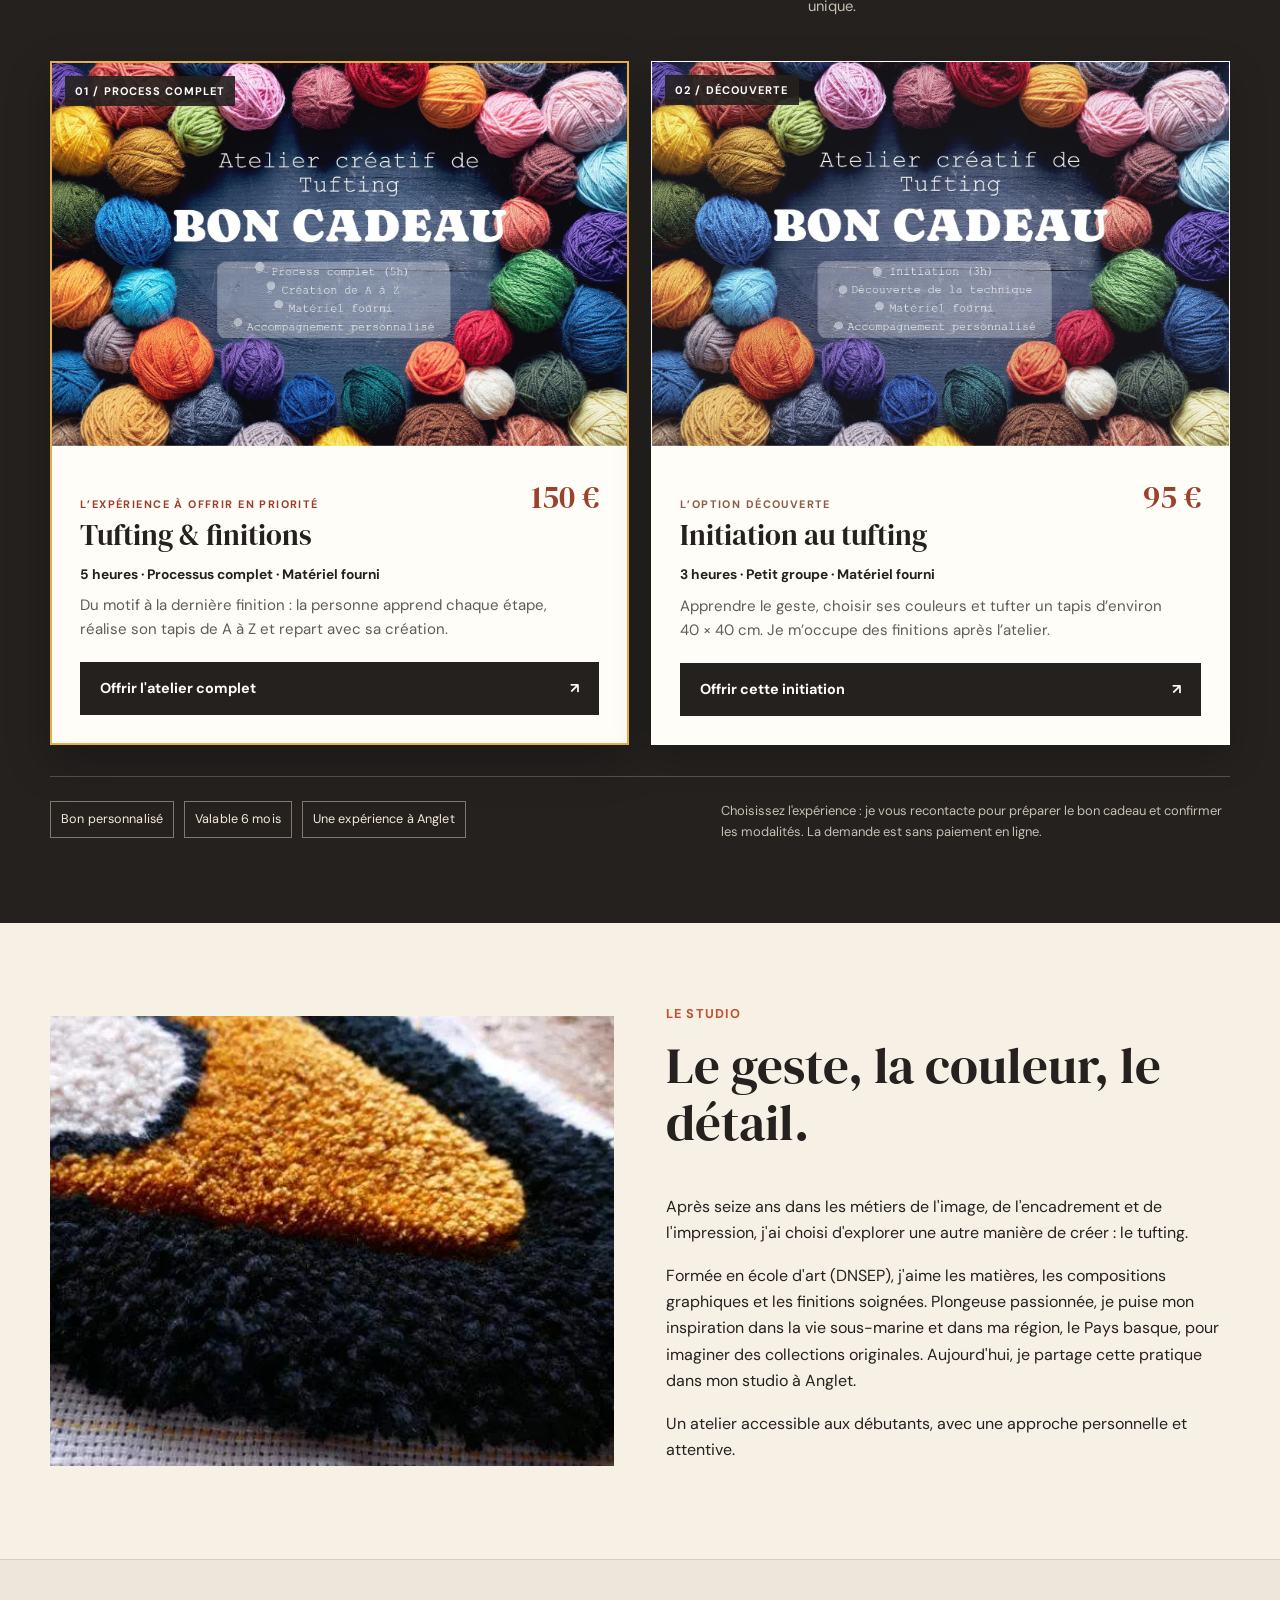
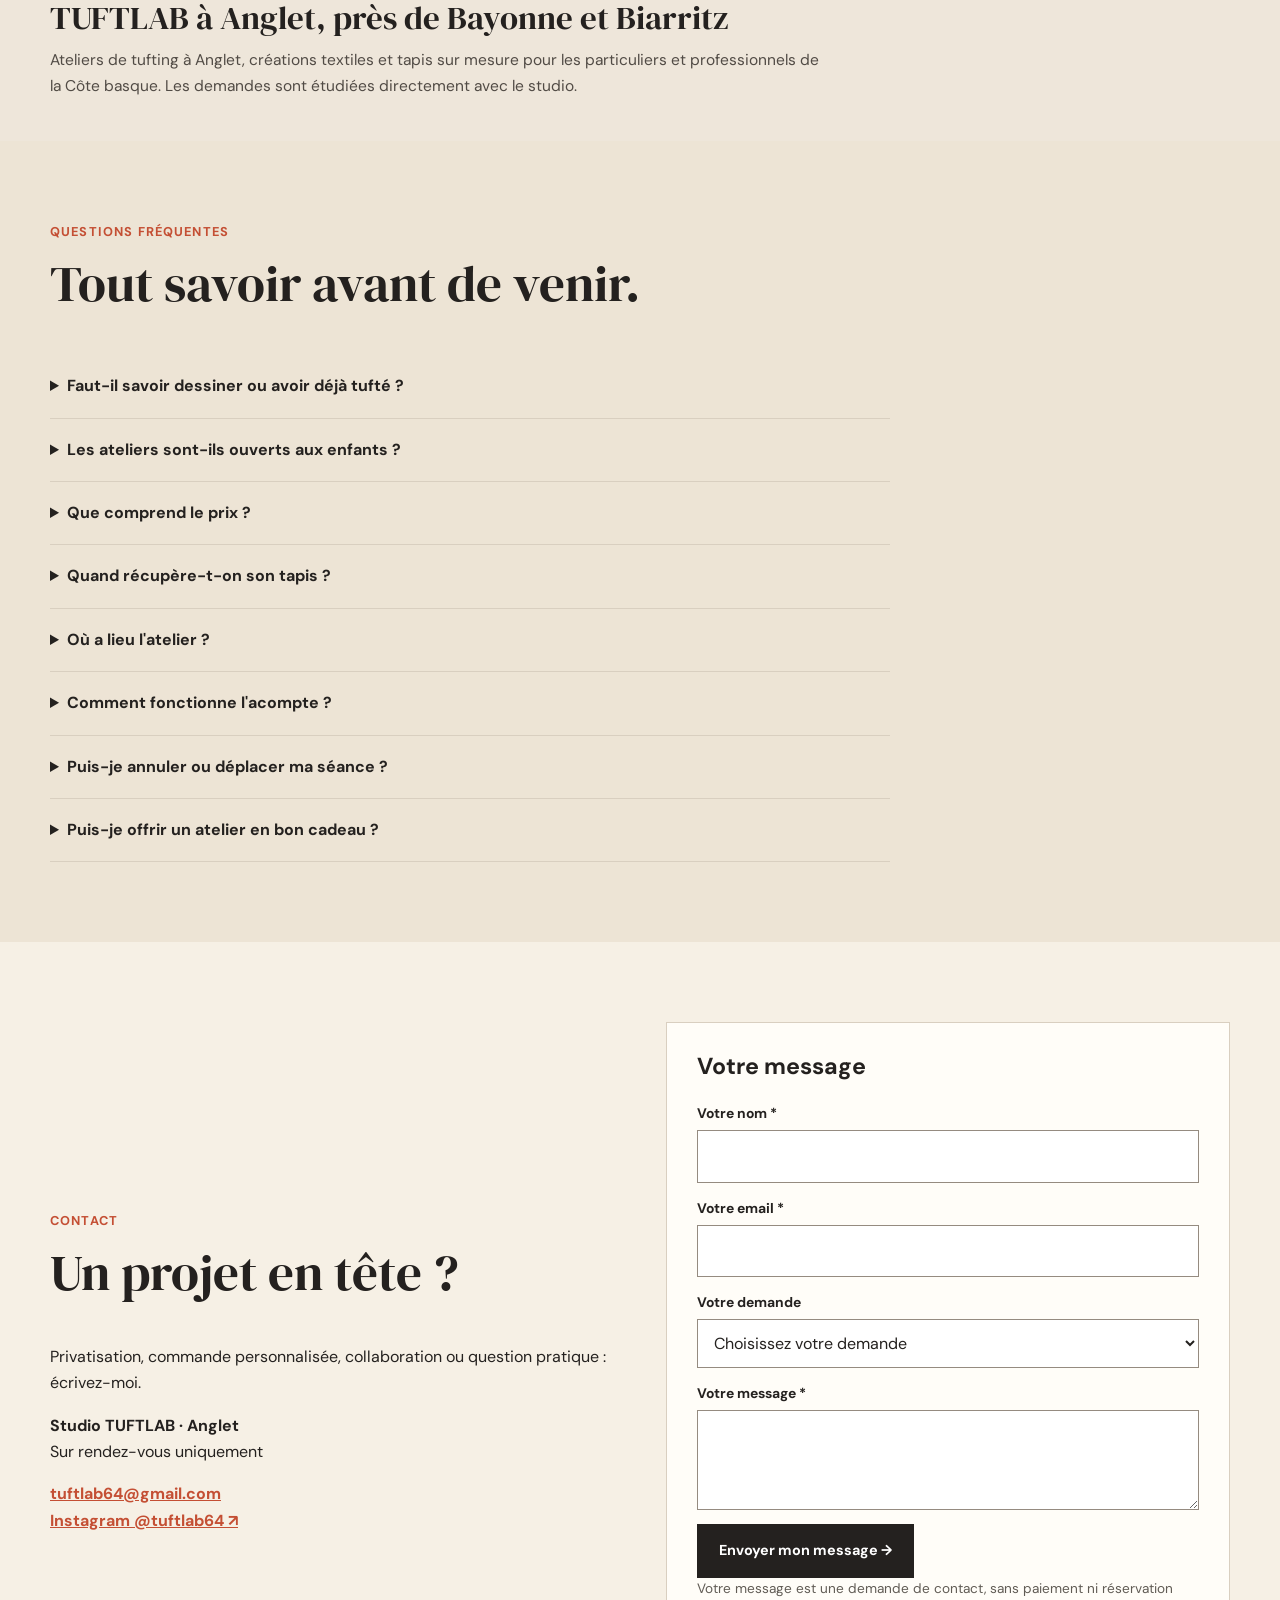
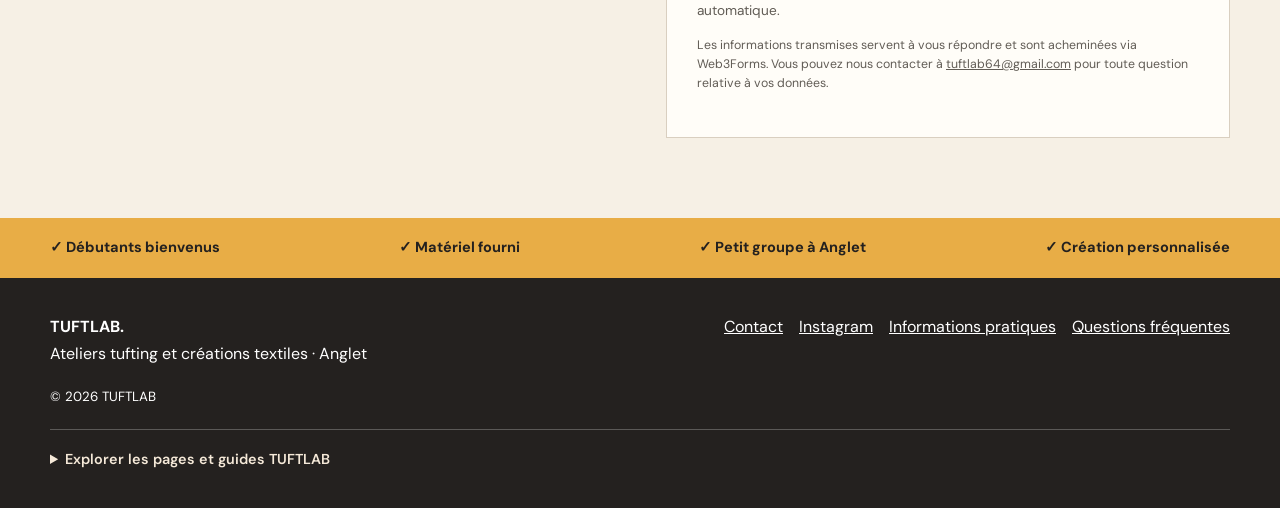
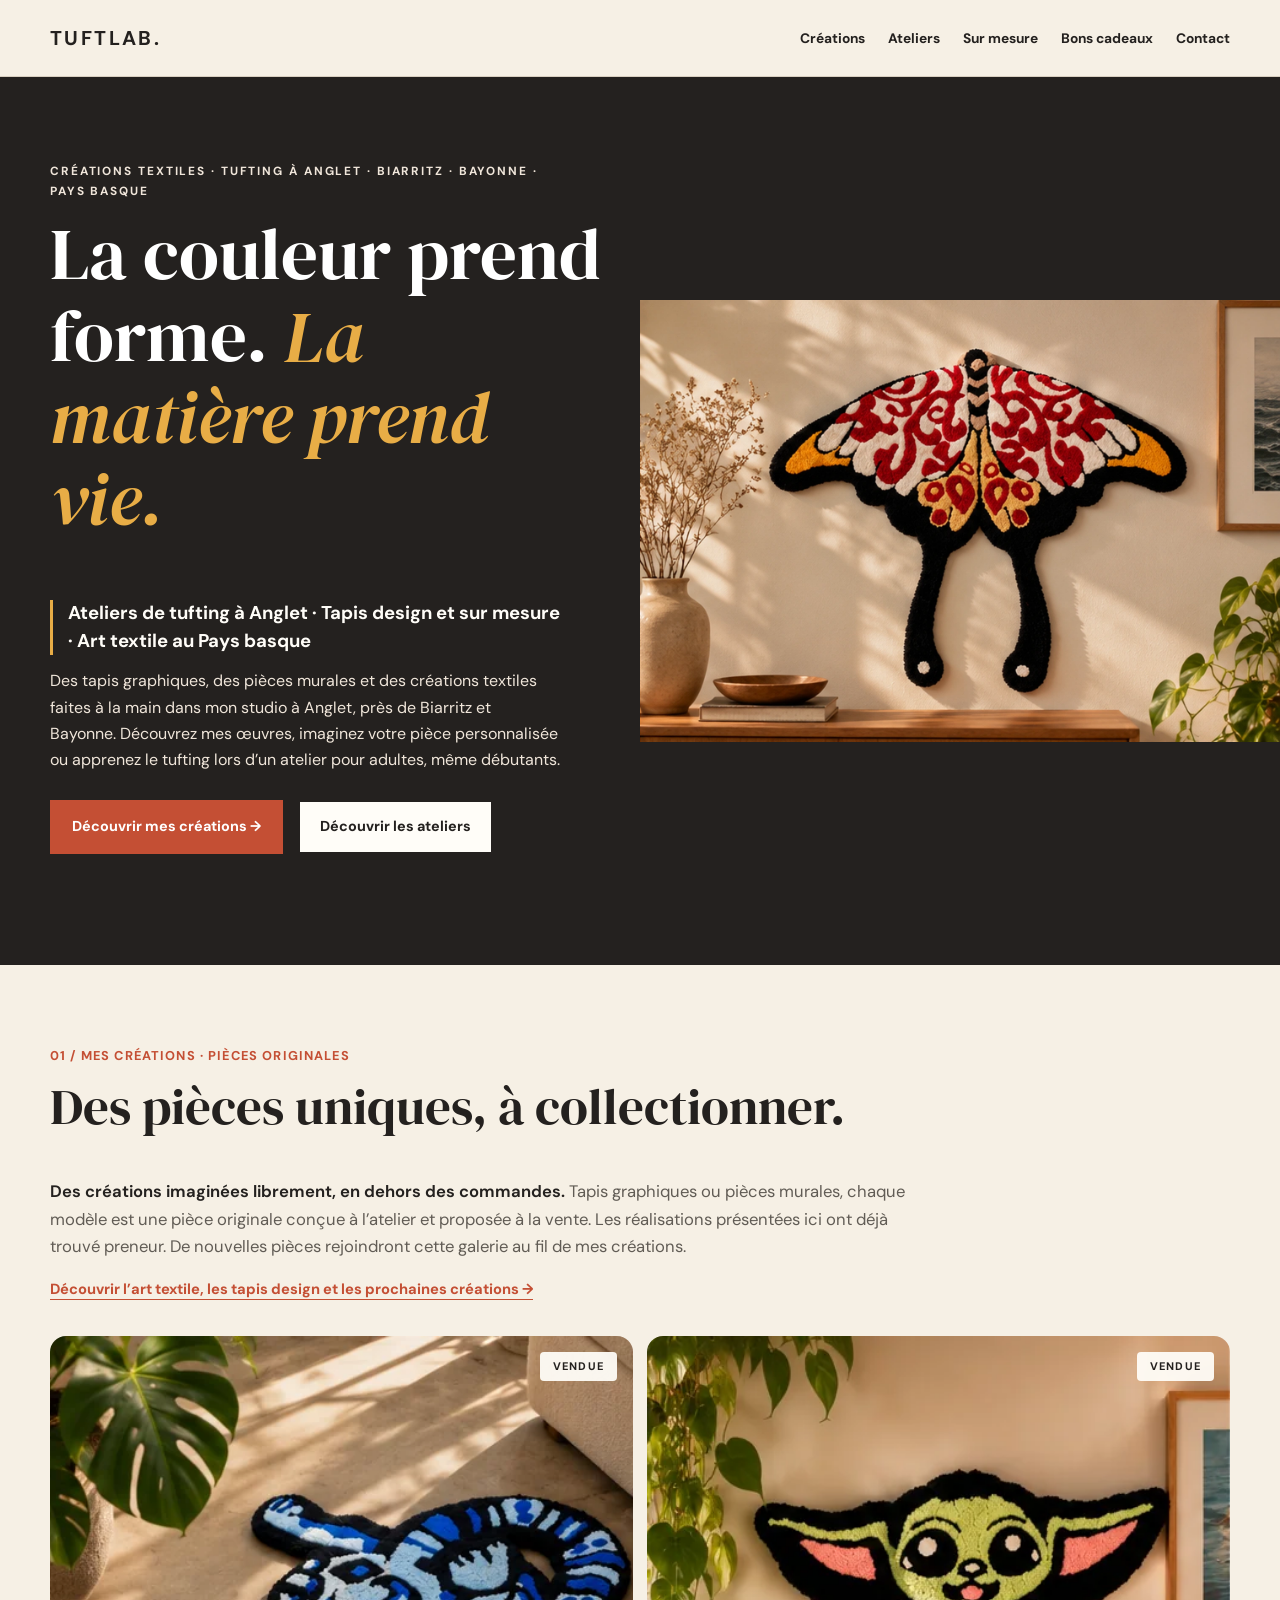
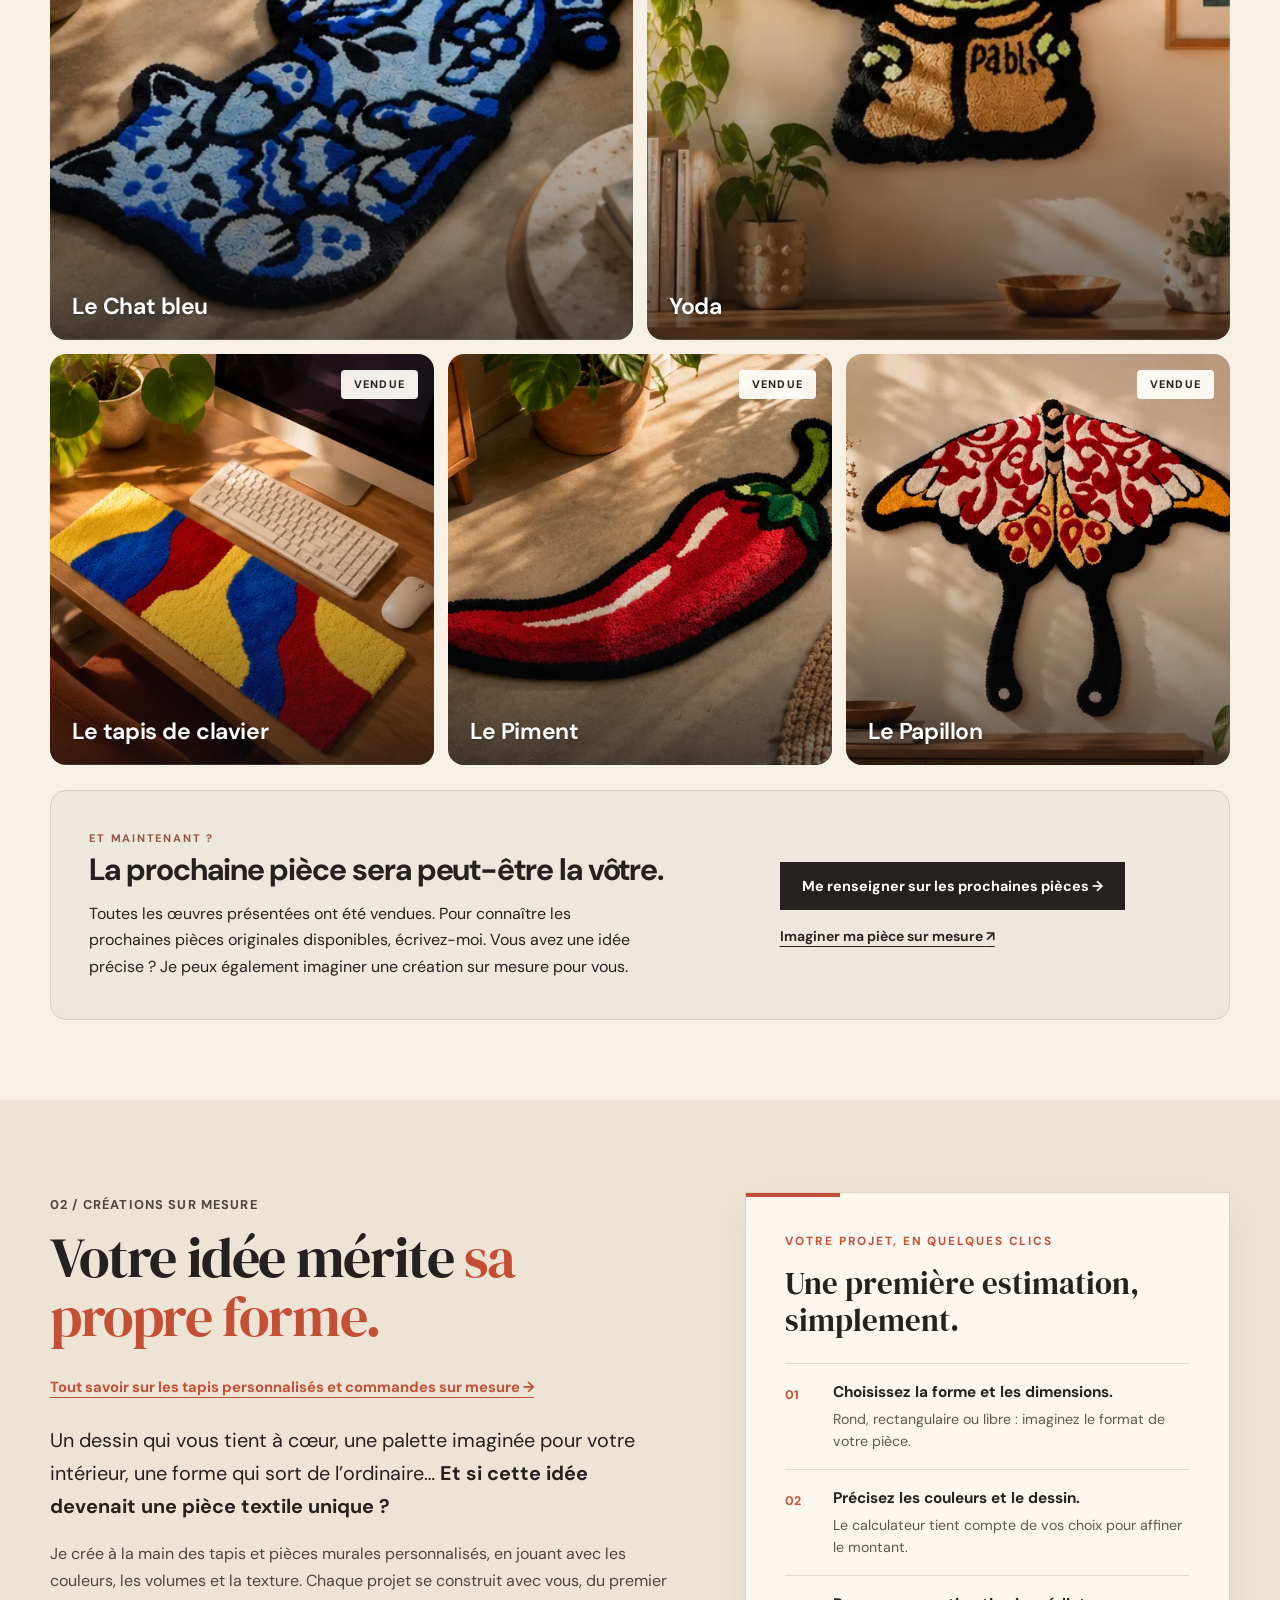
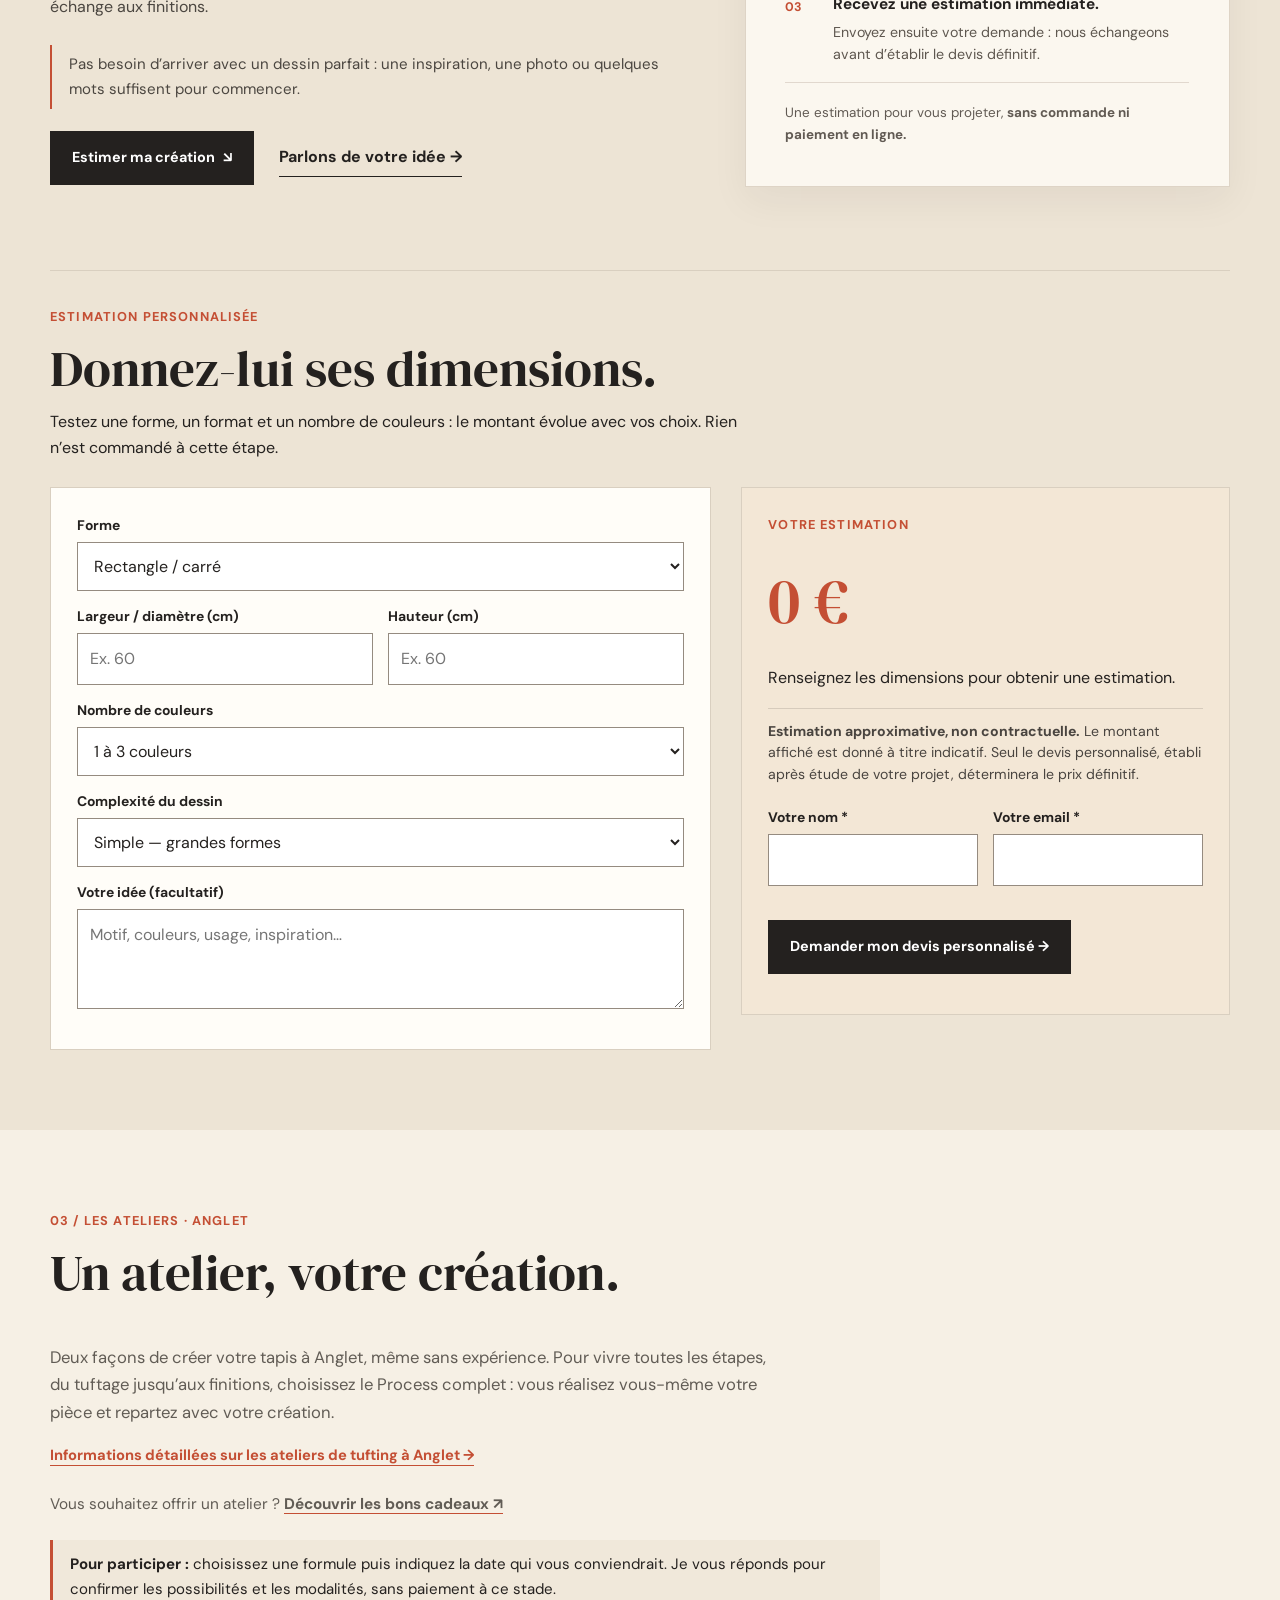
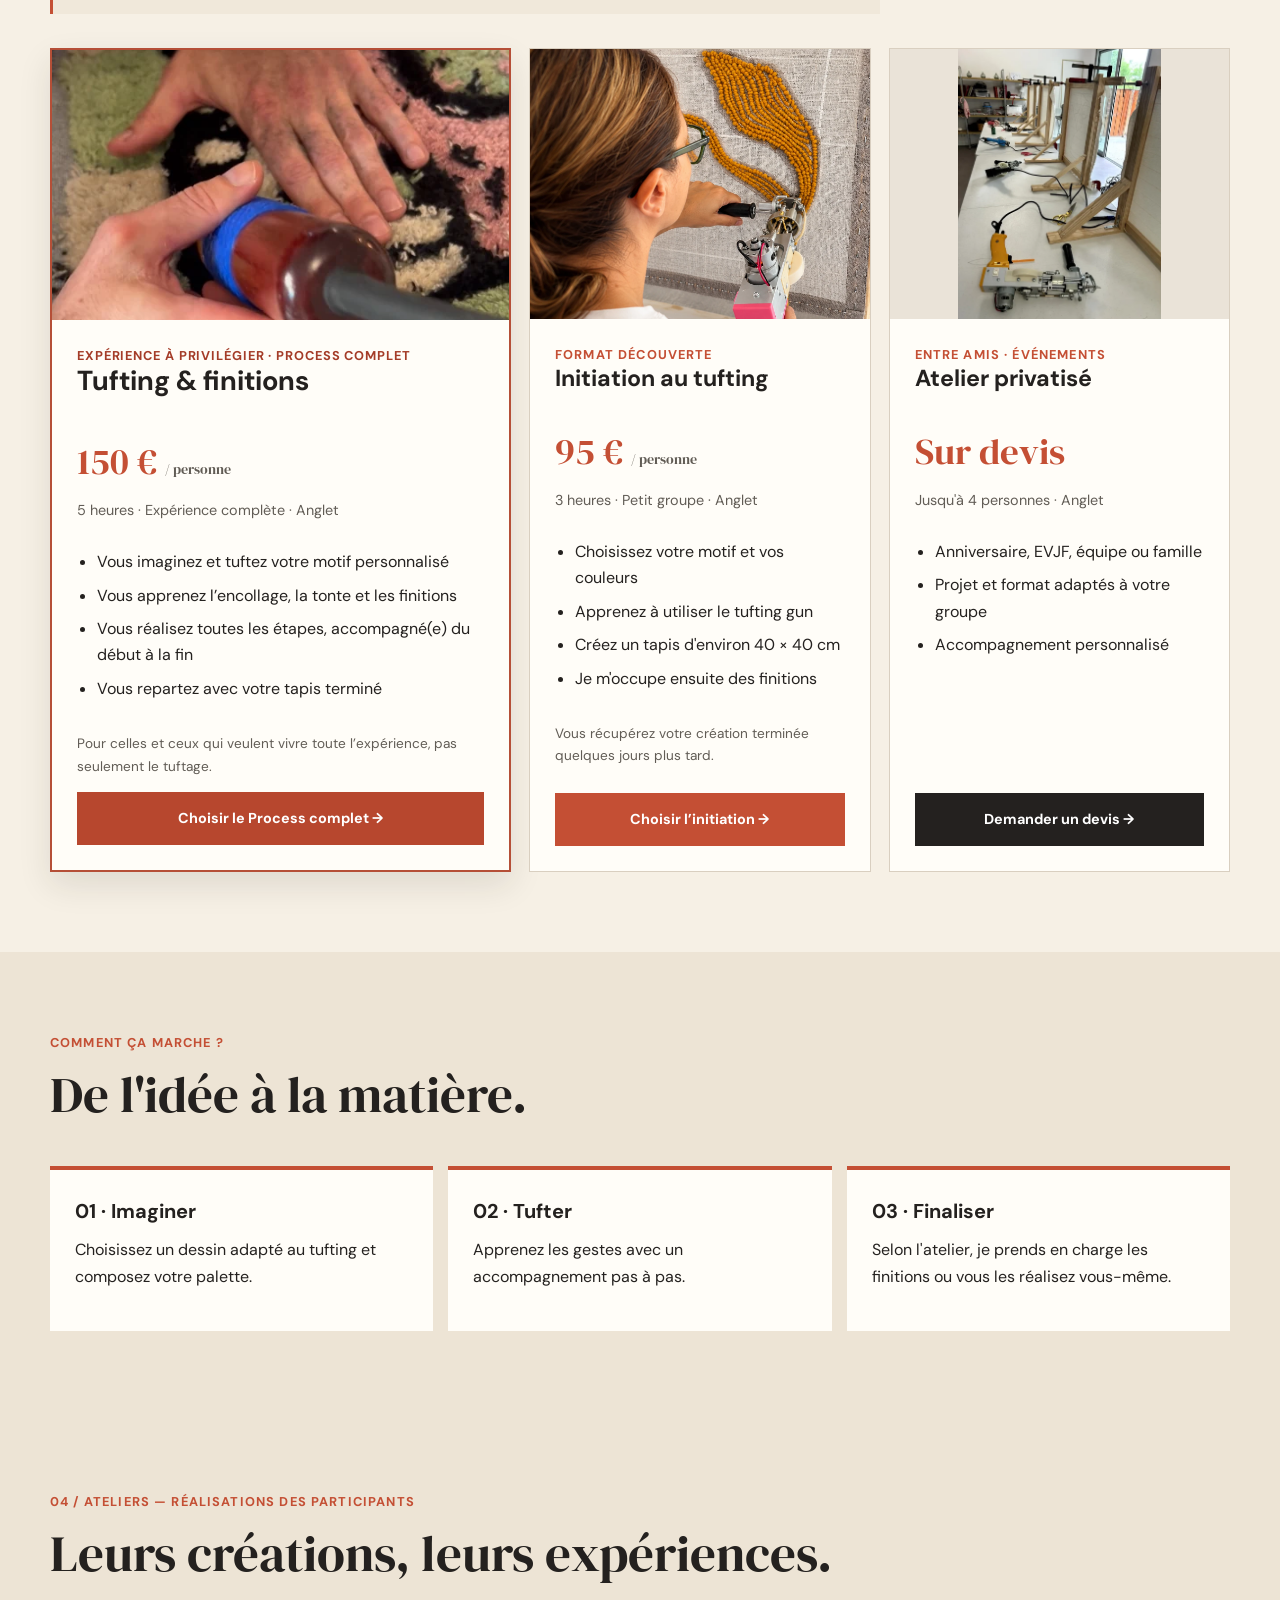
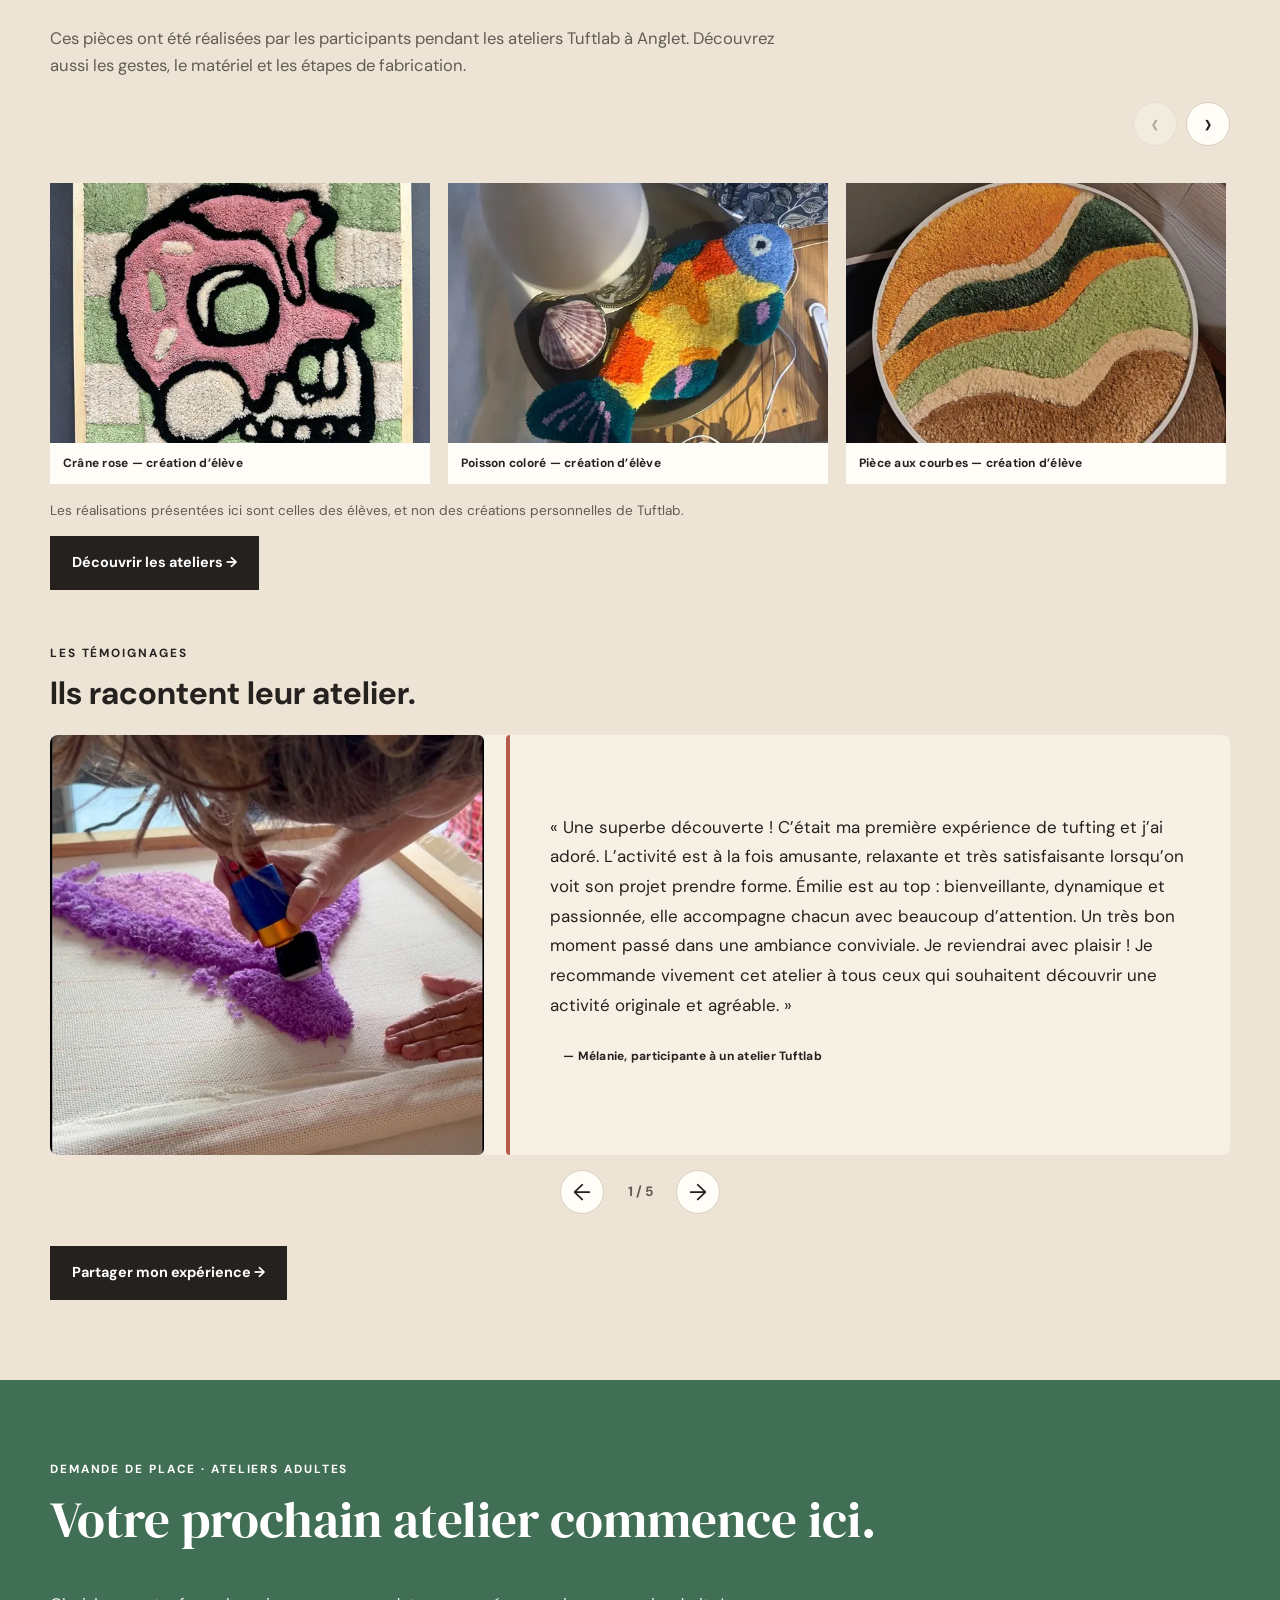
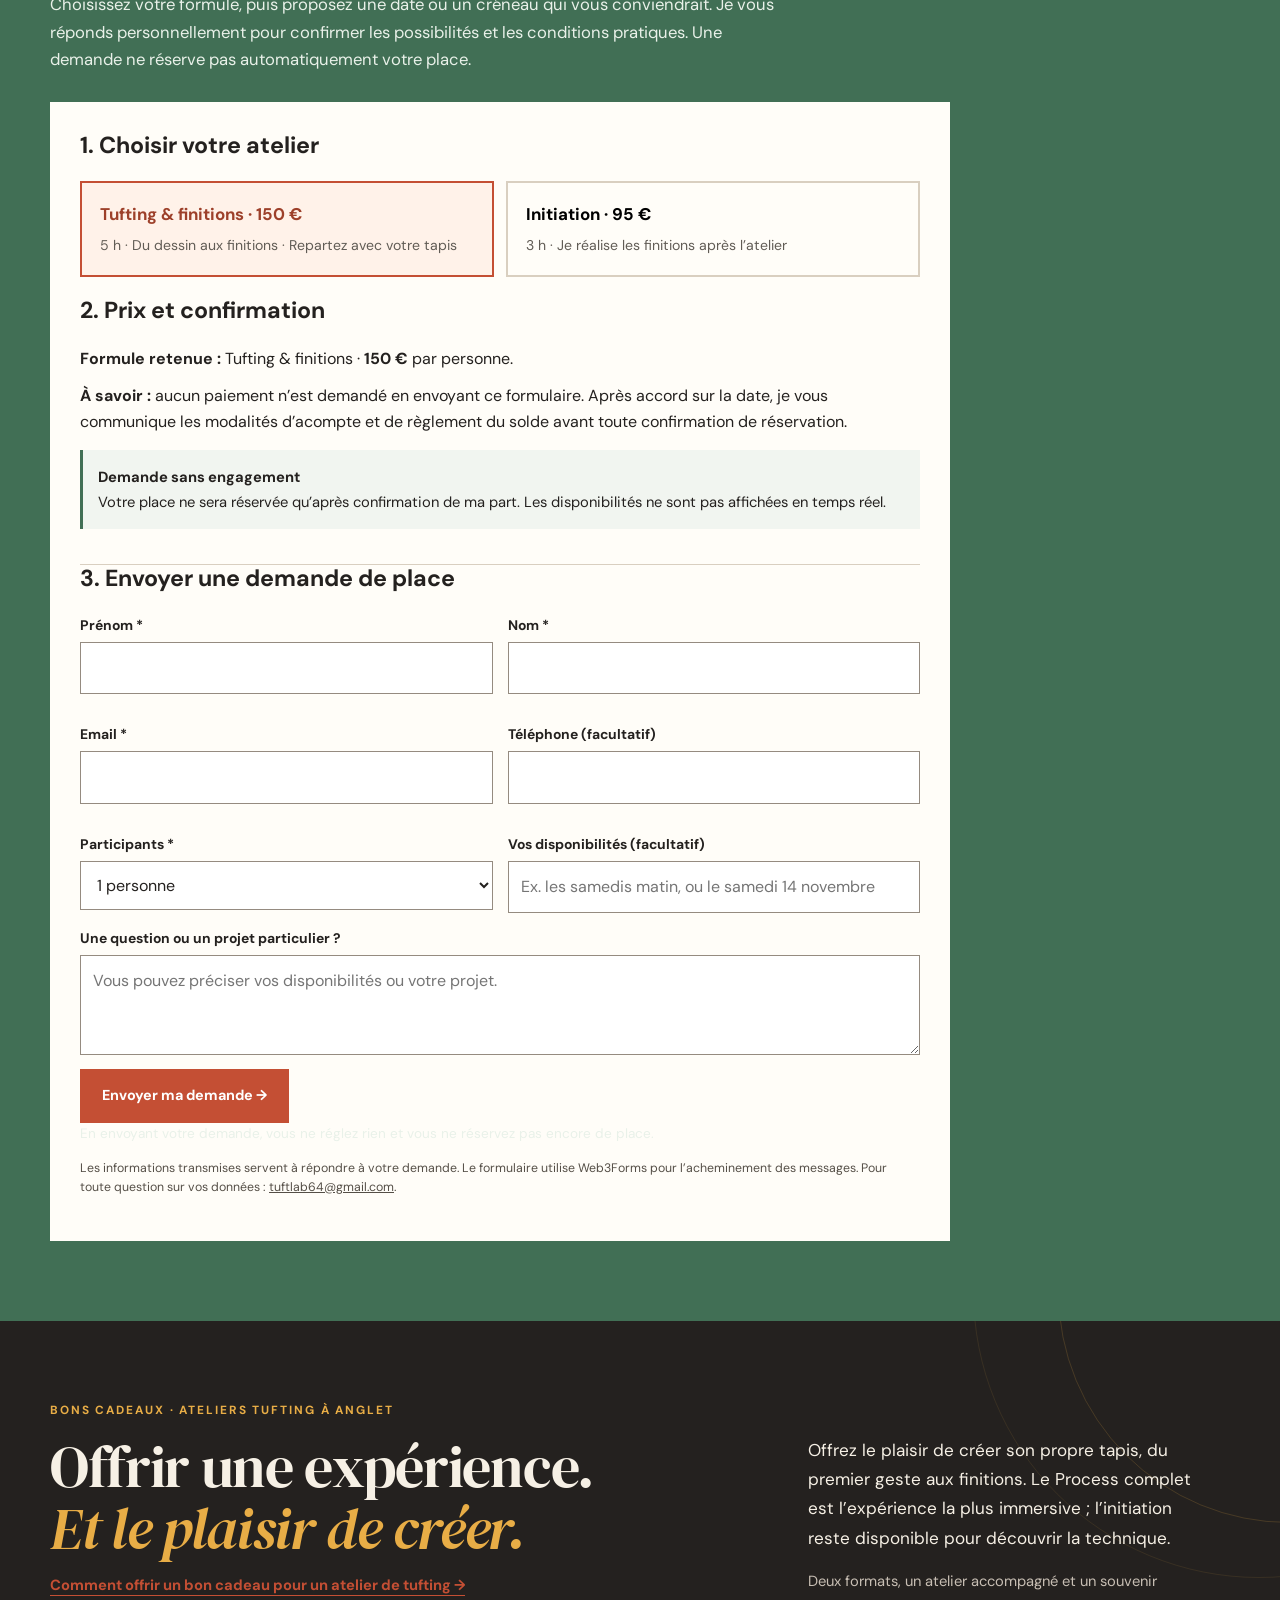
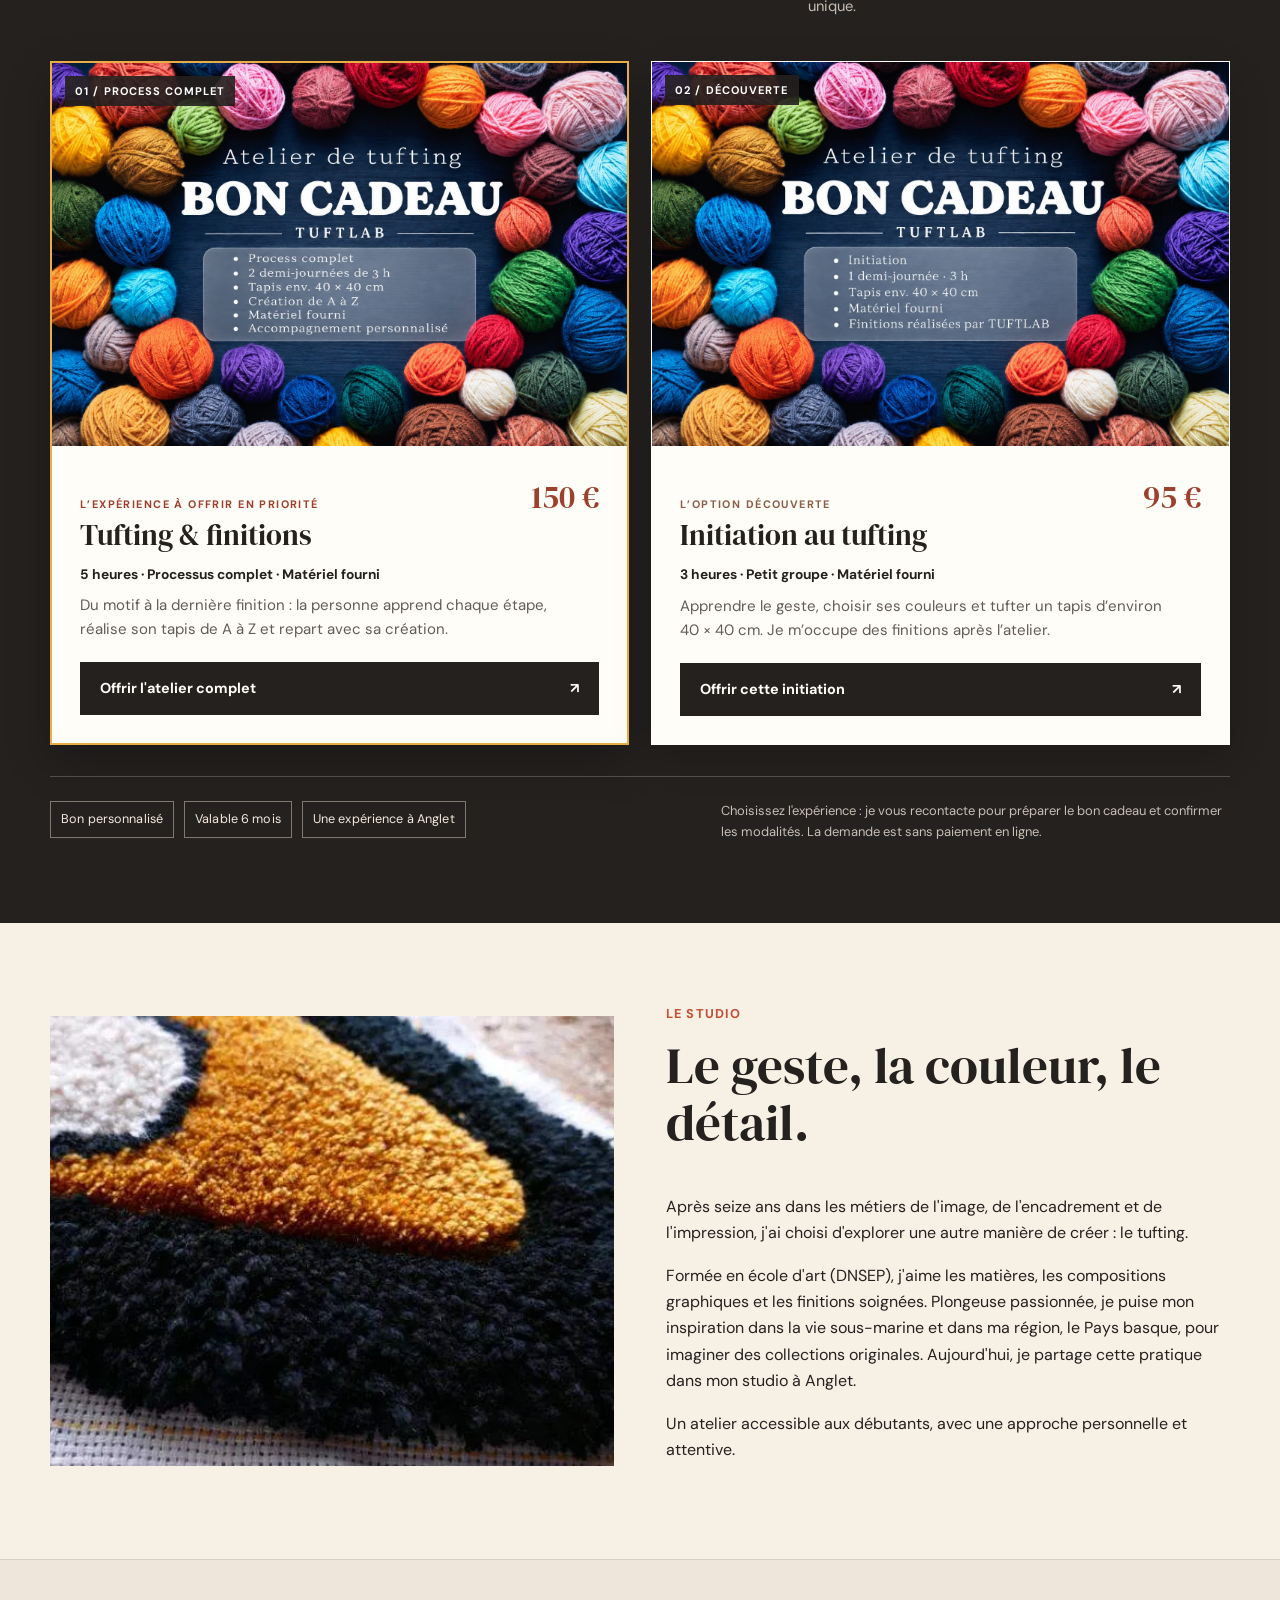
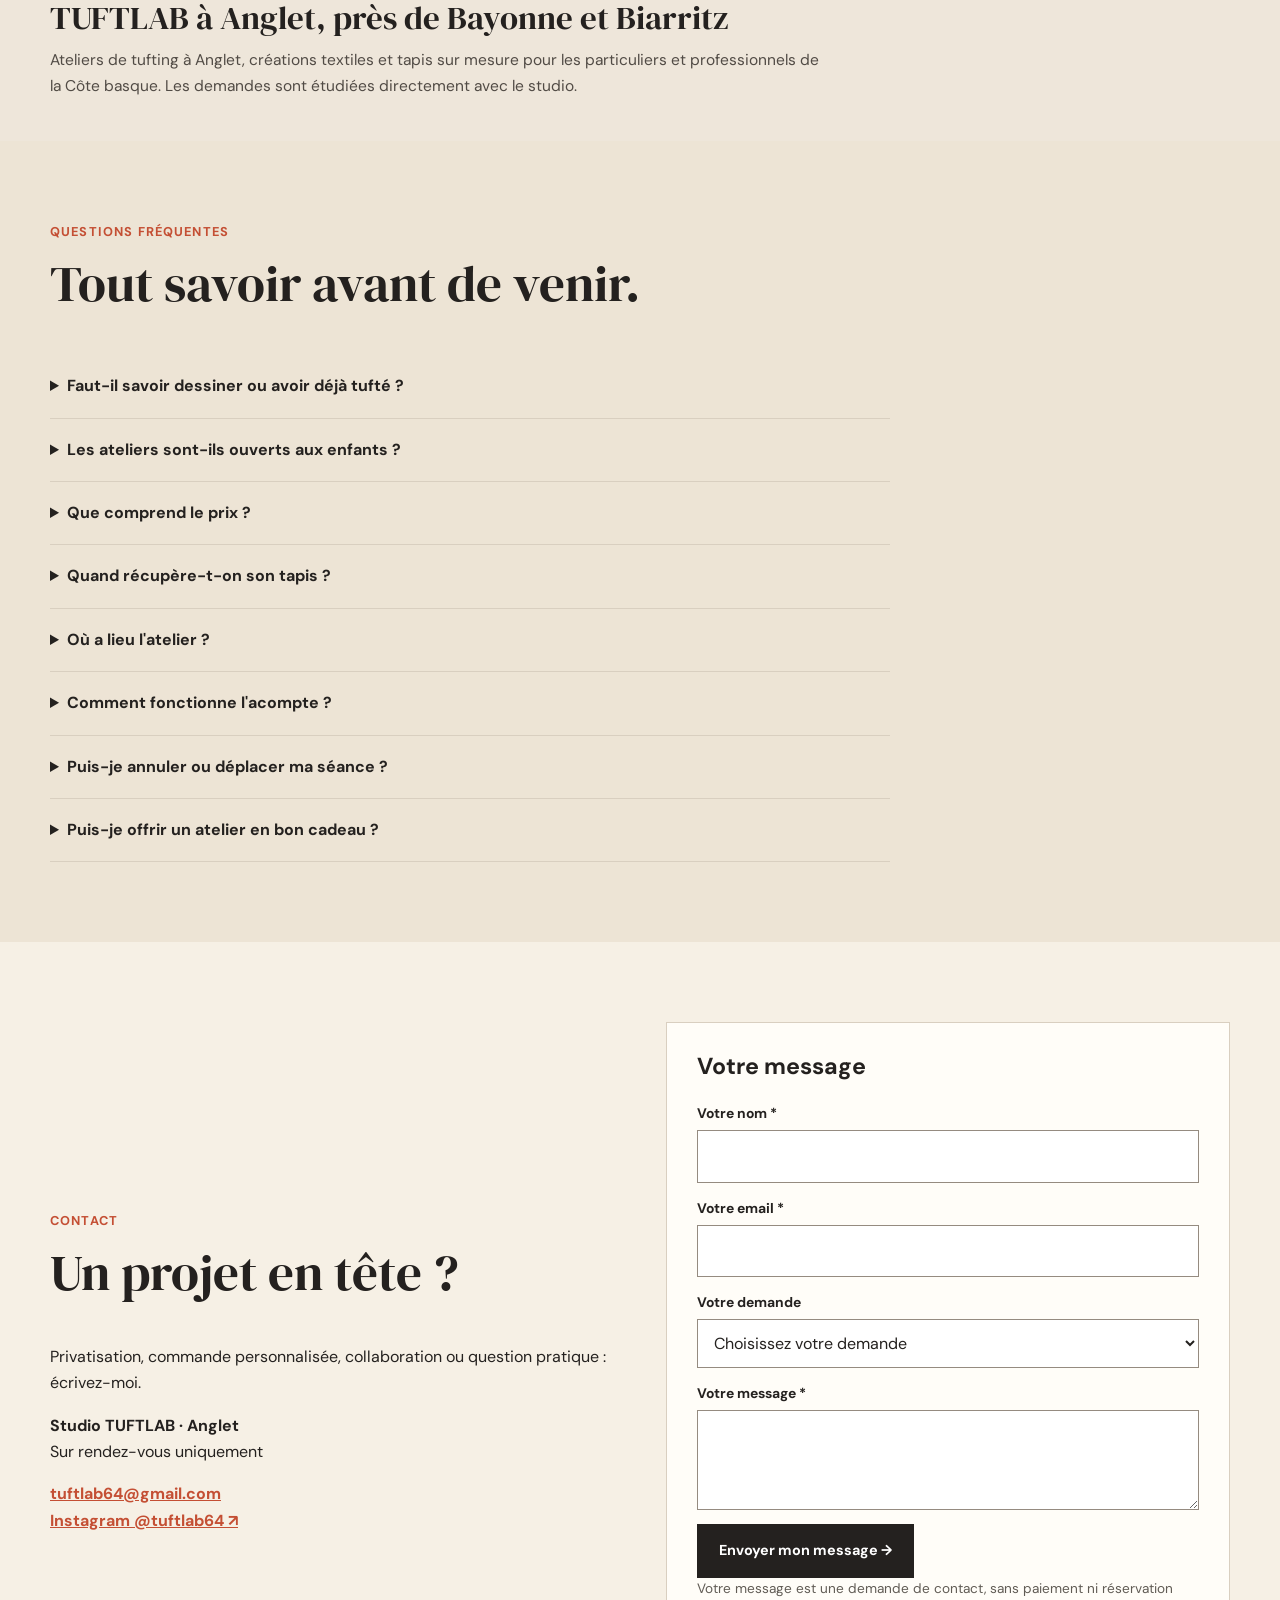
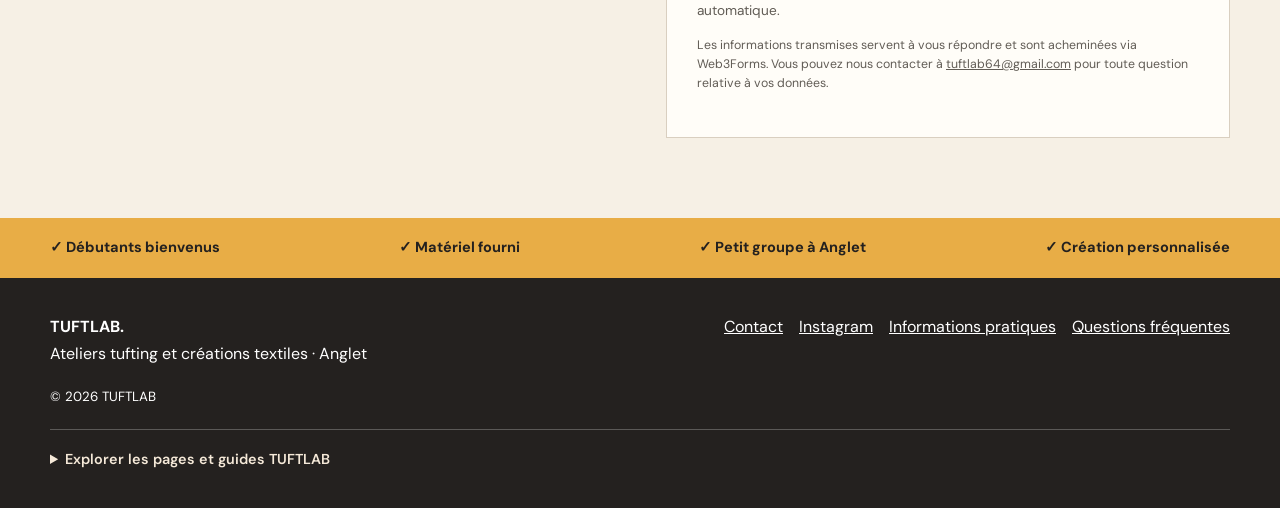
